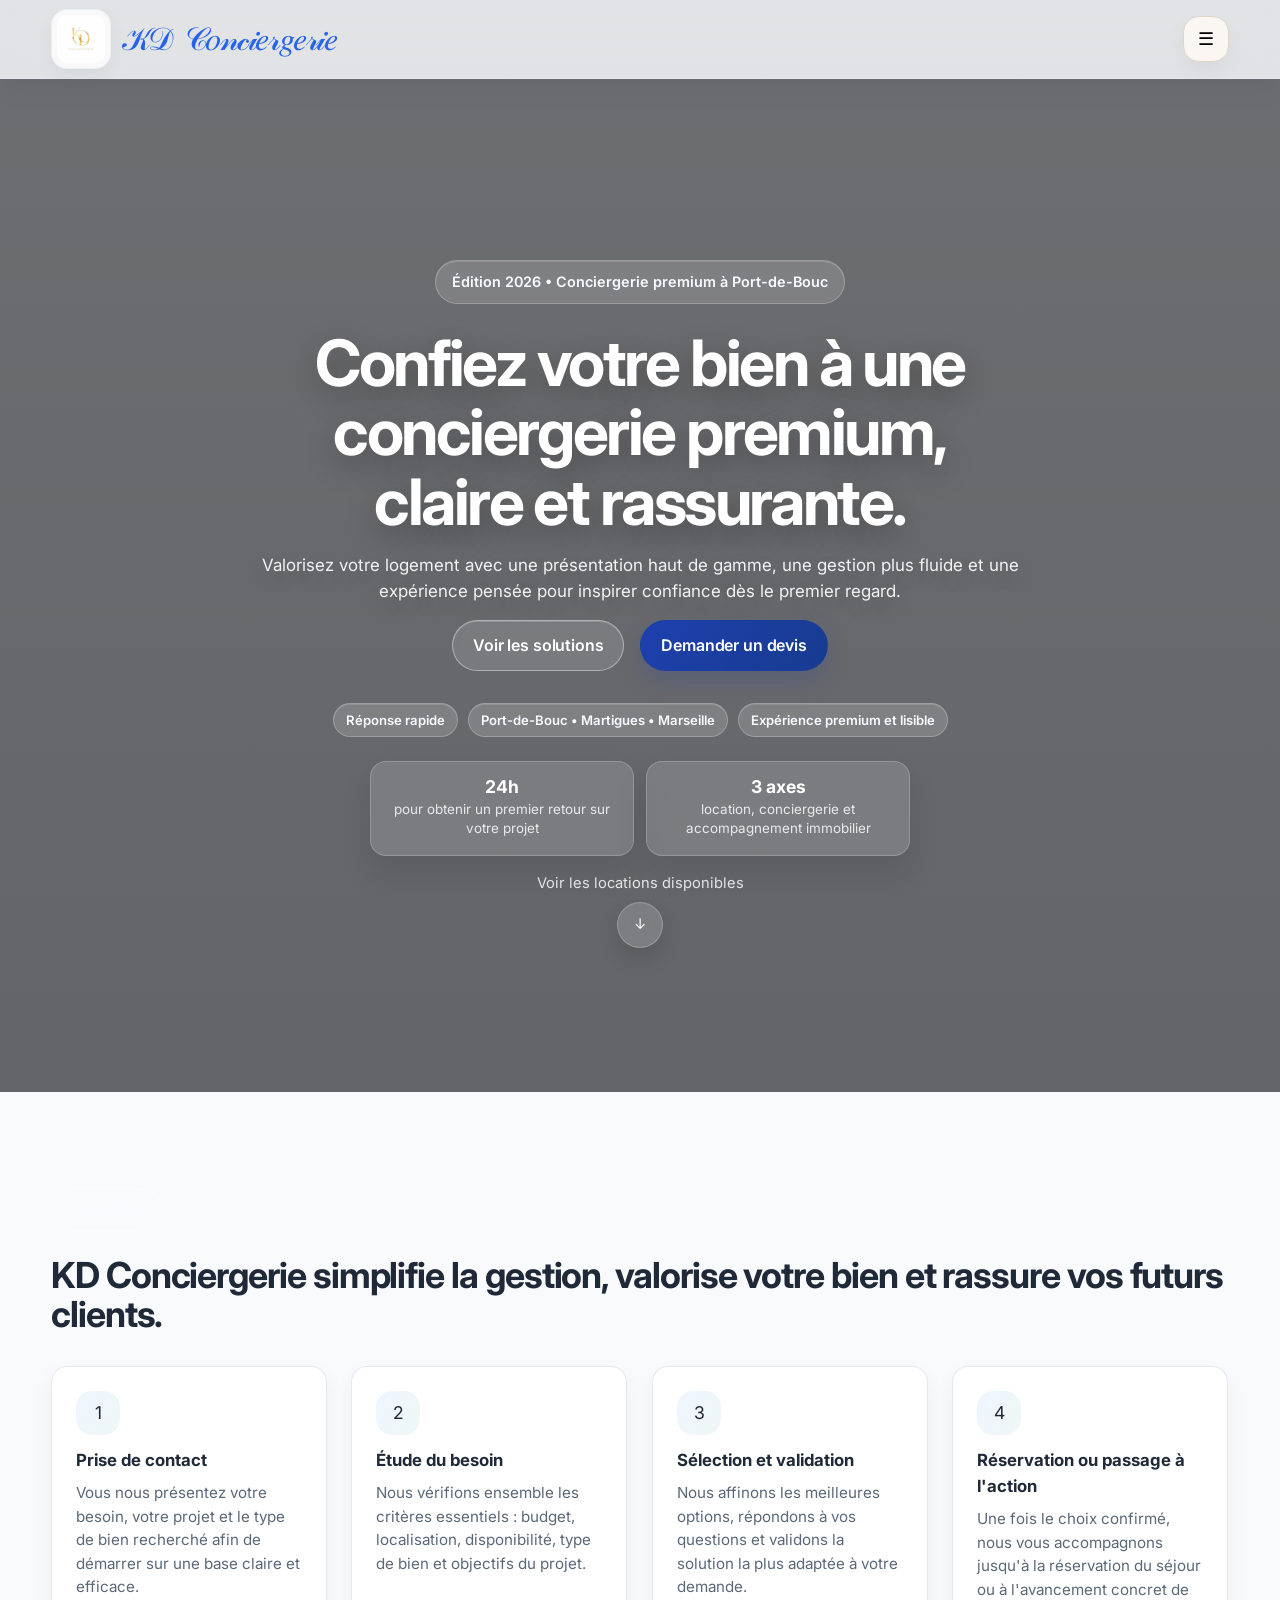
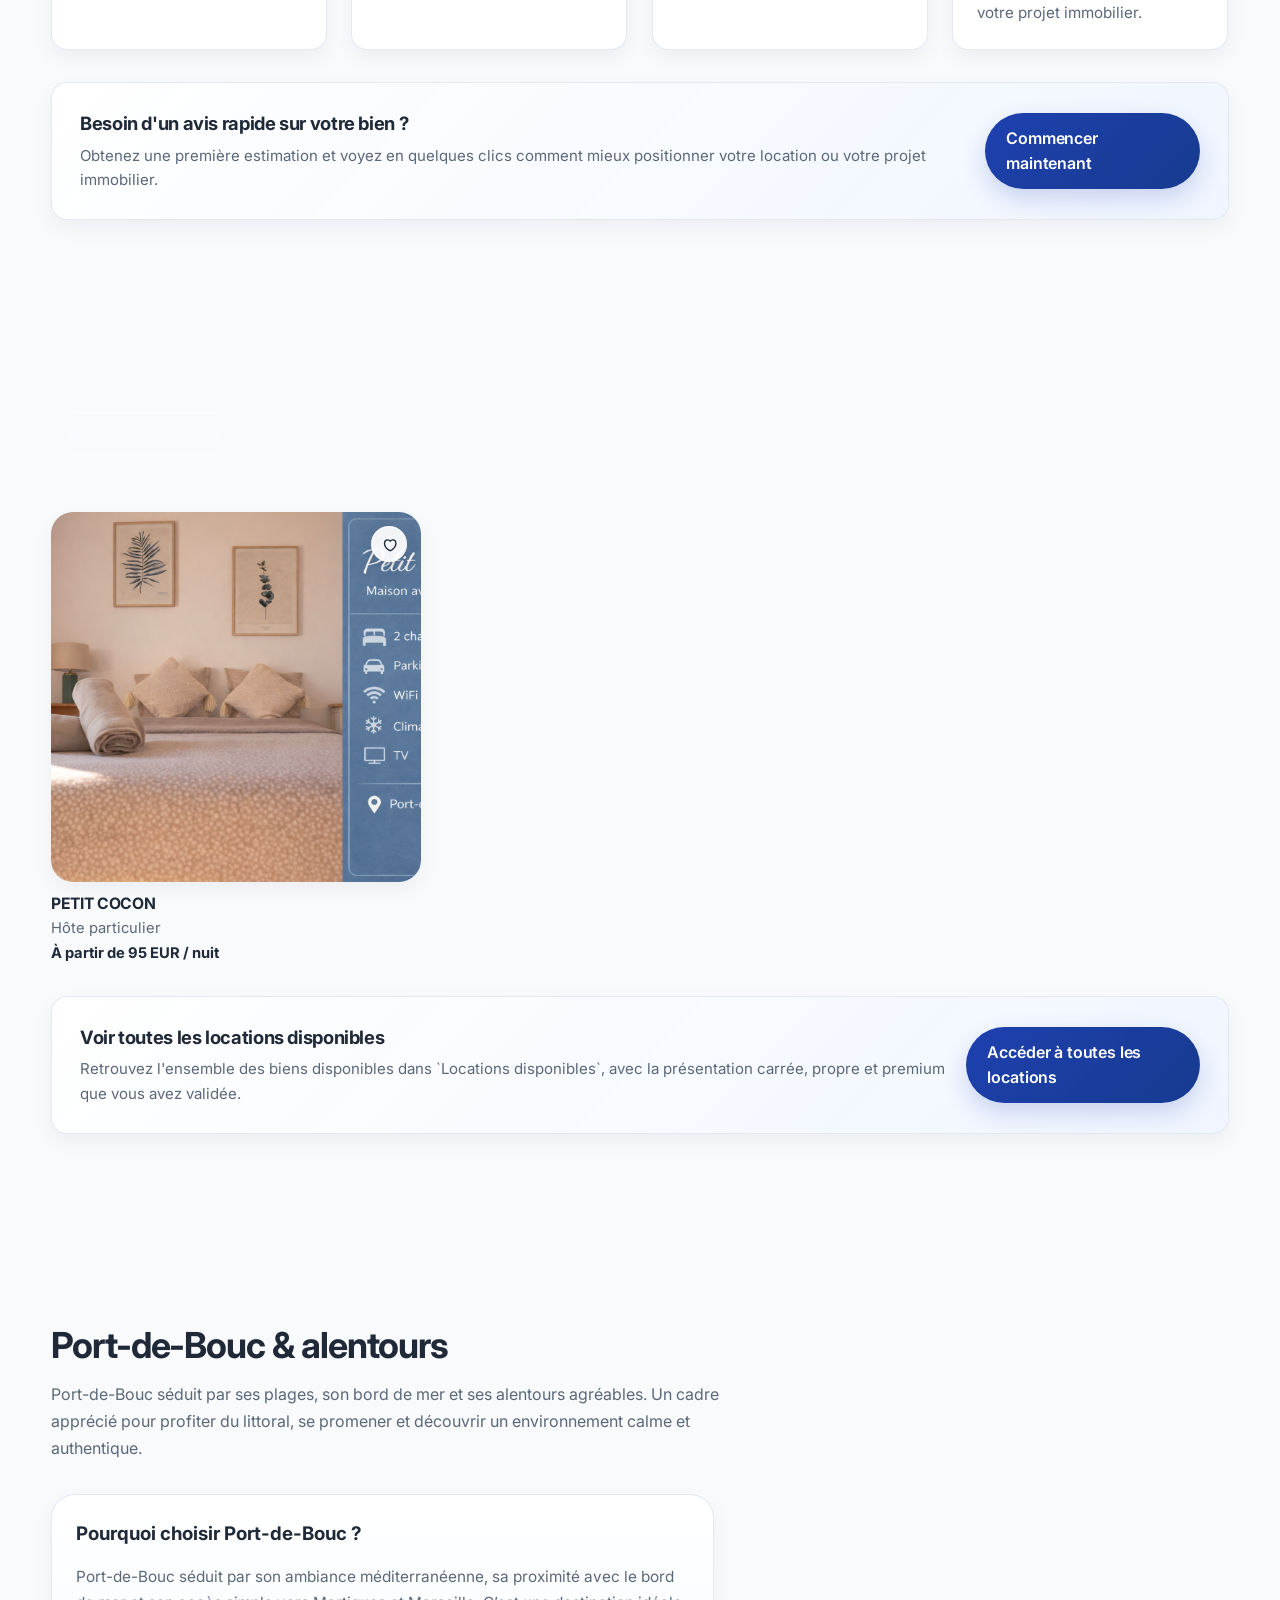
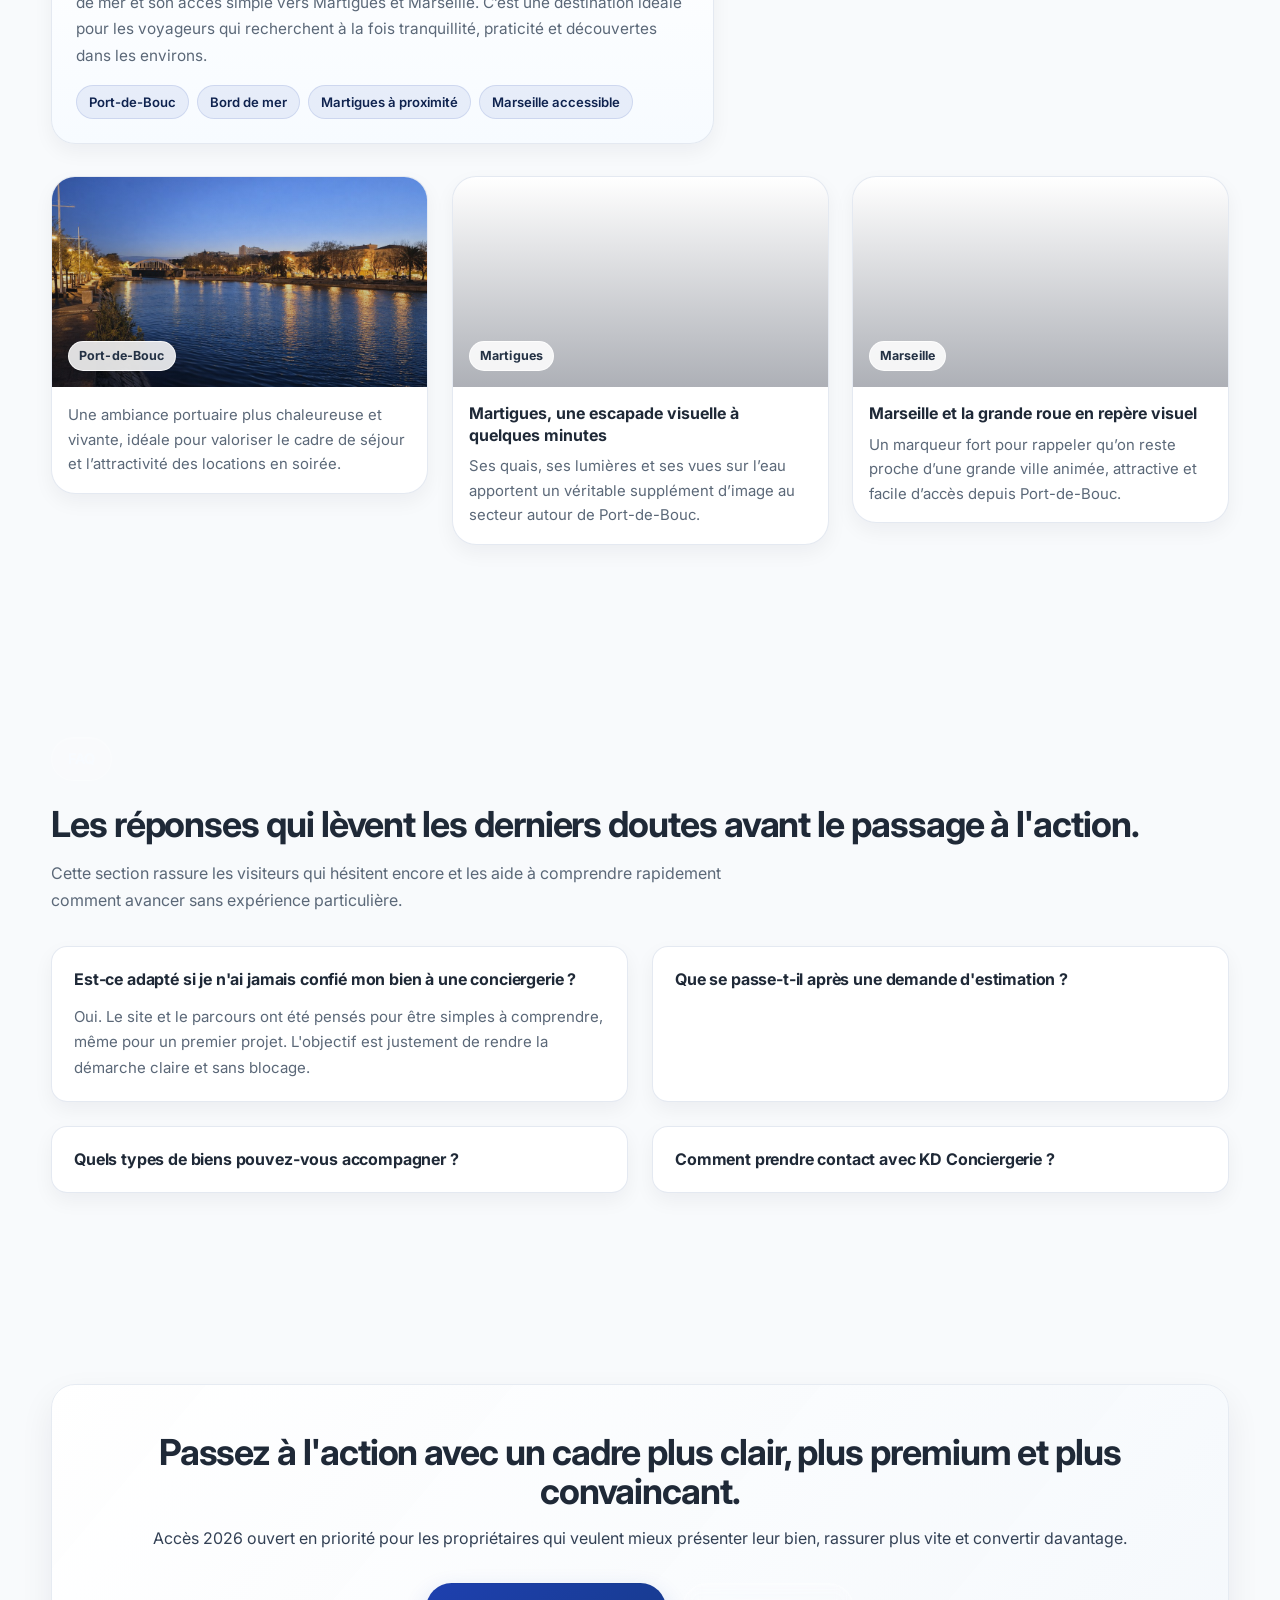
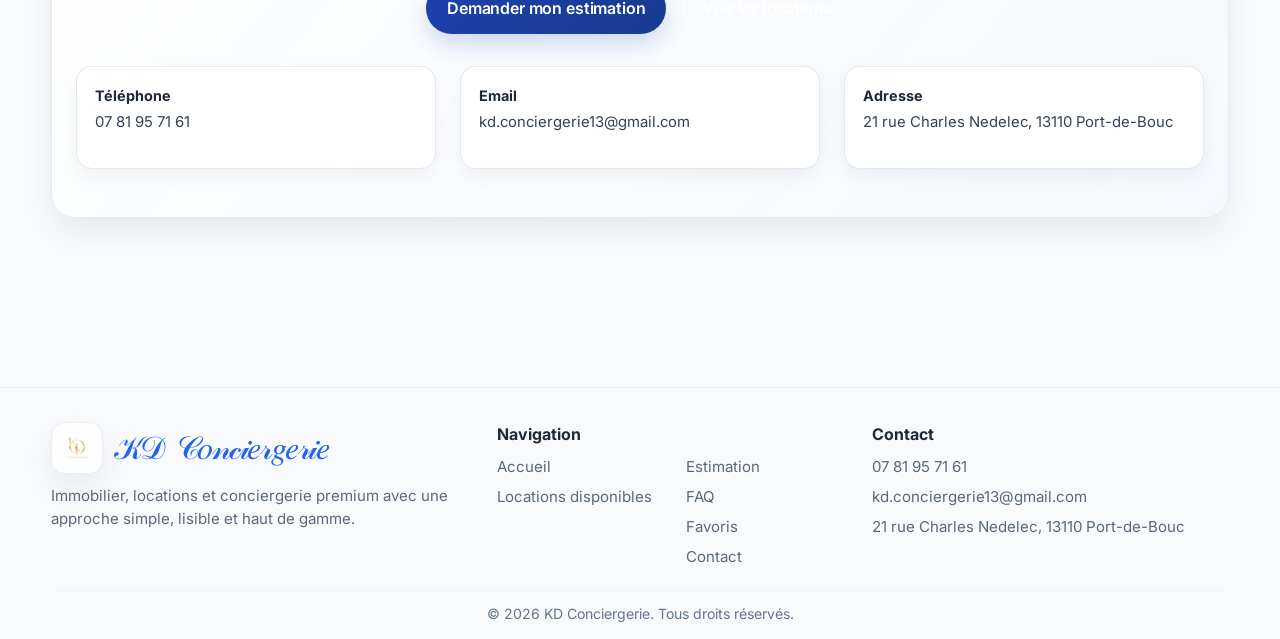
==== index.html @ 76db2e59 "Met à jour le design les contenus du site" ====
<!DOCTYPE html>
<html lang="fr">
<head>
  <meta charset="UTF-8" />
  <meta name="viewport" content="width=device-width, initial-scale=1.0" />
  <meta name="description" content="KD Conciergerie accompagne les propriétaires à Port-de-Bouc et Martigues avec une conciergerie premium, des locations valorisées et une estimation rapide." />
  <title>KD Conciergerie | Conciergerie premium et locations</title>
  <link rel="icon" type="image/png" href="./Logo.png" />
  <link rel="preconnect" href="https://fonts.googleapis.com" />
  <link rel="preconnect" href="https://fonts.gstatic.com" crossorigin />
  <link href="https://fonts.googleapis.com/css2?family=Inter:wght@300;400;500;600;700;800&display=swap" rel="stylesheet" />
  <link href="https://fonts.cdnfonts.com/css/signatura" rel="stylesheet" />
  <style>
    :root {
      --bg: #f8fafc;
      --surface: rgba(255, 255, 255, 0.88);
      --surface-strong: #ffffff;
      --text: #1f2937;
      --muted: #5b6878;
      --line: #e6ebf2;
      --blue: #1e40af;
      --blue-deep: #0f234f;
      --green: #0f766e;
      --cream: #eef3f8;
      --cream-soft: #fcfdff;
      --blue-soft: #eff5ff;
      --green-soft: #eef8f5;
      --shadow: 0 14px 34px rgba(15, 23, 42, 0.07);
      --shadow-soft: 0 8px 20px rgba(15, 23, 42, 0.05);
      --shadow-hover: 0 18px 40px rgba(15, 23, 42, 0.12);
      --radius: 16px;
      --radius-md: 16px;
      --radius-lg: 24px;
      --space-1: 8px;
      --space-2: 16px;
      --space-3: 24px;
      --space-4: 32px;
      --space-5: 48px;
      --space-6: 64px;
      --space-7: 96px;
      --max: 1360px;
      --site-header-h: 80px;
    }

    * {
      box-sizing: border-box;
      margin: 0;
      padding: 0;
    }

    html {
      scroll-behavior: smooth;
      overflow-x: hidden;
      max-width: 100%;
    }

    body {
      font-family: "Inter", sans-serif;
      background: var(--bg);
      color: var(--text);
      line-height: 1.55;
      -webkit-font-smoothing: antialiased;
      text-rendering: optimizeLegibility;
      opacity: 0;
      transition: opacity 0.28s ease;
      overflow-x: hidden;
      max-width: 100%;
    }

    body.sidebar-open,
    body.modal-open {
      overflow: hidden;
    }

    body.page-ready {
      opacity: 1;
    }

    body.page-leaving {
      opacity: 0;
    }

    a {
      color: inherit;
      text-decoration: none;
    }

    button,
    input,
    textarea,
    select,
    a {
      -webkit-tap-highlight-color: transparent;
    }

    img {
      display: block;
      max-width: 100%;
    }

    .container {
      width: min(92%, var(--max));
      margin: 0 auto;
    }

    section {
      padding: var(--space-7) 0;
    }

    .section-title {
      font-size: clamp(1.85rem, 2.8vw, 3rem);
      line-height: 1.08;
      letter-spacing: -0.03em;
      margin-bottom: var(--space-2);
    }

    .section-lead {
      max-width: 720px;
      color: var(--muted);
      font-size: 1rem;
      line-height: 1.7;
    }

    .btn {
      display: inline-flex;
      align-items: center;
      justify-content: center;
      min-height: 50px;
      padding: 12px 20px;
      border-radius: 999px;
      border: 1px solid transparent;
      cursor: pointer;
      font-weight: 600;
      letter-spacing: -0.01em;
      transition: transform 0.22s ease, box-shadow 0.22s ease, background 0.22s ease, color 0.22s ease, border-color 0.22s ease;
    }

    .btn-primary {
      background: linear-gradient(135deg, var(--blue), #173b8f);
      color: #fff;
      box-shadow: 0 10px 24px rgba(30, 64, 175, 0.2);
    }

    .btn-primary:hover {
      transform: translateY(-2px);
      box-shadow: 0 18px 34px rgba(31, 79, 214, 0.28);
    }

    .btn-secondary {
      background: rgba(255, 255, 255, 0.12);
      border-color: rgba(255, 255, 255, 0.42);
      color: #fff;
      box-shadow: inset 0 1px 0 rgba(255, 255, 255, 0.18);
      backdrop-filter: blur(8px);
    }

    .btn-secondary:hover {
      color: #fff;
      border-color: rgba(255, 255, 255, 0.68);
      background: rgba(255, 255, 255, 0.2);
    }

    header {
      position: fixed;
      top: 0;
      left: 0;
      right: 0;
      z-index: 40;
      background: rgba(248, 250, 252, 0.84);
      backdrop-filter: blur(18px);
      border-bottom: 1px solid rgba(230, 235, 242, 0.88);
      box-shadow: 0 10px 28px rgba(15, 23, 42, 0.05);
      transition: background 0.24s ease-in-out, box-shadow 0.24s ease-in-out, border-color 0.24s ease-in-out;
    }

    header.scrolled {
      background: rgba(255, 255, 255, 0.94);
      border-bottom-color: rgba(221, 228, 239, 0.96);
      box-shadow: 0 14px 28px rgba(15, 23, 42, 0.08);
    }

    .nav {
      min-height: 78px;
      display: flex;
      align-items: center;
      justify-content: space-between;
      gap: 16px;
    }

    .brand {
      display: flex;
      align-items: center;
      gap: 12px;
      letter-spacing: -0.02em;
      font-size: 1.08rem;
      perspective: 820px;
      perspective-origin: 50% 50%;
    }

    .brand-logo {
      width: 60px;
      height: 60px;
      object-fit: contain;
      border-radius: var(--radius);
      background: rgba(255, 255, 255, 0.8);
      padding: 5px;
      box-shadow: var(--shadow-soft);
      border: 1px solid rgba(231, 238, 248, 0.88);
      transform-origin: center center;
      transform-style: preserve-3d;
      backface-visibility: visible;
    }

    /* Droite vers la gauche, face qui vient vers nous (rotateY+), puis zoom avant retour */
    @keyframes brand-logo-spin {
      0% {
        transform: rotateY(0deg) scale(1);
      }
      50% {
        transform: rotateY(360deg) scale(1);
      }
      72% {
        transform: rotateY(360deg) scale(1.22);
      }
      100% {
        transform: rotateY(360deg) scale(1);
      }
    }

    .brand-logo.brand-logo-spinning {
      animation: brand-logo-spin 1.25s cubic-bezier(0.42, 0, 0.2, 1);
    }

    .brand-name {
      font-family: "Signatura", "Inter", sans-serif;
      font-size: 32px;
      line-height: 0.95;
      font-weight: 400;
      color: #2563eb;
      letter-spacing: 0;
      display: inline-flex;
      align-items: baseline;
      gap: 0.4em;
      white-space: nowrap;
    }

    .brand-initials {
      letter-spacing: -0.1em;
    }

    .brand-word {
      letter-spacing: -0.045em;
    }

    .nav-links {
      position: fixed;
      top: 0;
      right: 0;
      width: min(86vw, 360px);
      height: 100dvh;
      padding: 88px 14px 18px;
      background: rgba(245, 248, 251, 0.88);
      backdrop-filter: blur(16px);
      border-left: 1px solid rgba(230, 235, 242, 0.84);
      box-shadow: -10px 0 22px rgba(15, 23, 42, 0.08);
      display: flex;
      flex-direction: column;
      align-items: stretch;
      gap: var(--space-1);
      color: #334155;
      transform: translateX(100%);
      visibility: hidden;
      transition: transform 0.32s ease, visibility 0.32s ease;
      z-index: 39;
    }

    .nav-links.active {
      transform: translateX(0);
      visibility: visible;
    }

    .nav-links a {
      display: flex;
      align-items: center;
      justify-content: space-between;
      width: 100%;
      min-height: 56px;
      padding: 0 var(--space-2);
      border-radius: var(--radius);
      background: rgba(255, 255, 255, 0.72);
      cursor: pointer;
      transition: background 0.22s ease-in-out, color 0.22s ease-in-out, border-color 0.22s ease-in-out, transform 0.22s ease-in-out, box-shadow 0.22s ease-in-out;
      border: 1px solid rgba(30, 64, 175, 0.08);
      font-weight: 500;
    }

    .nav-links a:hover {
      background: rgba(37, 99, 235, 0.08);
      color: var(--blue);
      border-color: rgba(37, 99, 235, 0.18);
      transform: translateX(-2px);
    }

    .nav-links a.is-active {
      background: rgba(30, 64, 175, 0.1);
      color: var(--blue);
      border-color: rgba(30, 64, 175, 0.18);
      box-shadow: inset 0 1px 0 rgba(255, 255, 255, 0.7);
    }

    .menu-btn {
      display: inline-grid;
      place-items: center;
      width: 46px;
      height: 46px;
      border-radius: var(--radius);
      border: 1px solid #ddd5c8;
      background: rgba(255, 250, 244, 0.86);
      cursor: pointer;
      font-size: 1.1rem;
      box-shadow: var(--shadow-soft);
      transition: transform 0.22s ease-in-out, background 0.22s ease-in-out, border-color 0.22s ease-in-out, box-shadow 0.22s ease-in-out;
    }

    .menu-btn:hover {
      transform: translateY(-1px);
      background: #fff;
      border-color: #c7d5ea;
    }

    .sidebar-overlay {
      display: block;
      position: fixed;
      inset: 0;
      background: rgba(15, 23, 42, 0.3);
      opacity: 0;
      pointer-events: none;
      transition: opacity 0.28s ease-in-out;
      z-index: 38;
    }

    main {
      min-width: 0;
      max-width: 100%;
    }

    main section {
      scroll-margin-top: 110px;
    }

    .sidebar-overlay.active {
      opacity: 1;
      pointer-events: auto;
    }

    .hero {
      position: relative;
      min-height: calc(80vh + 40px);
      background-image:
        linear-gradient(180deg, rgba(2, 6, 23, 0.16), rgba(2, 6, 23, 0.24)),
        url("https://horizons-cdn.hostinger.com/03494994-6105-493b-8eb0-3f00d0f12824/20ed344cecb91ac28a0937f66d8dac09.jpg");
      background-size: cover;
      background-position: center;
      background-repeat: no-repeat;
      overflow: hidden;
    }

    .hero-overlay {
      position: absolute;
      inset: 0;
      background: rgba(0, 0, 0, 0.48);
      z-index: 1;
    }

    .hero-content {
      position: relative;
      z-index: 2;
      min-height: calc(80vh + 40px);
      display: flex;
      flex-direction: column;
      align-items: center;
      justify-content: center;
      text-align: center;
      padding: calc(var(--site-header-h) + var(--space-6) + 20px) 0 var(--space-5);
    }

    .hero-badge {
      display: inline-flex;
      align-items: center;
      gap: var(--space-1);
      padding: 10px 16px;
      border-radius: 999px;
      background: rgba(255, 255, 255, 0.14);
      border: 1px solid rgba(255, 255, 255, 0.24);
      color: #f8fbff;
      font-size: 0.9rem;
      font-weight: 600;
      margin-bottom: var(--space-3);
      box-shadow: inset 0 1px 0 rgba(255, 255, 255, 0.14);
      backdrop-filter: blur(8px);
    }

    .hero h1 {
      font-size: clamp(2.6rem, 5vw, 4.6rem);
      line-height: 1.08;
      letter-spacing: -0.04em;
      margin-bottom: var(--space-2);
      max-width: 18ch;
      color: #fff;
      text-shadow: 0 10px 30px rgba(0, 0, 0, 0.28);
    }

    .hero p {
      color: rgba(255, 255, 255, 0.92);
      font-size: 1.06rem;
      max-width: 760px;
      margin: 0 0 var(--space-2);
      text-shadow: 0 8px 24px rgba(0, 0, 0, 0.22);
    }

    .hero-subtext {
      font-size: 0.98rem;
      color: rgba(255, 255, 255, 0.82);
      margin-bottom: var(--space-3);
    }

    .hero-trust {
      display: flex;
      flex-wrap: wrap;
      gap: 10px;
      margin-bottom: var(--space-3);
      justify-content: center;
    }

    .trust-pill {
      display: inline-flex;
      align-items: center;
      min-height: 34px;
      padding: 0 12px;
      border-radius: 999px;
      background: rgba(255, 255, 255, 0.16);
      border: 1px solid rgba(255, 255, 255, 0.24);
      color: #f8fbff;
      font-size: 0.82rem;
      font-weight: 600;
      box-shadow: inset 0 1px 0 rgba(255, 255, 255, 0.12);
      backdrop-filter: blur(8px);
    }

    .hero-actions {
      display: flex;
      flex-wrap: wrap;
      gap: var(--space-2);
      margin-bottom: var(--space-4);
      justify-content: center;
    }

    .hero-proof {
      display: grid;
      grid-template-columns: repeat(2, minmax(0, 1fr));
      gap: 12px;
      width: min(100%, 540px);
    }

    .hero-proof-card {
      background: rgba(255, 255, 255, 0.14);
      border: 1px solid rgba(255, 255, 255, 0.2);
      border-radius: var(--radius);
      box-shadow: 0 16px 30px rgba(15, 23, 42, 0.12);
      padding: 16px;
      display: grid;
      gap: 4px;
      backdrop-filter: blur(10px);
    }

    .hero-proof-card strong {
      color: #fff;
      font-size: 1.1rem;
      line-height: 1;
    }

    .hero-proof-card span {
      color: rgba(255, 255, 255, 0.84);
      font-size: 0.84rem;
      line-height: 1.45;
    }

    .scroll-cue {
      margin-top: 16px;
      display: inline-flex;
      flex-direction: column;
      align-items: center;
      gap: 8px;
      color: rgba(255, 255, 255, 0.86);
      font-size: 0.92rem;
    }

    .scroll-cue-arrow {
      width: 46px;
      height: 46px;
      border-radius: 999px;
      display: grid;
      place-items: center;
      border: 1px solid rgba(255, 255, 255, 0.22);
      background: rgba(255, 255, 255, 0.16);
      color: #fff;
      animation: floatDown 1.8s ease-in-out infinite;
      box-shadow: 0 10px 22px rgba(15, 23, 42, 0.16);
      backdrop-filter: blur(8px);
    }

    @keyframes floatDown {
      0%, 100% { transform: translateY(0); }
      50% { transform: translateY(8px); }
    }

    .stats-grid,
    .services-grid,
    .locations-grid,
    .contact-details {
      margin-top: var(--space-4);
      display: grid;
      gap: var(--space-3);
    }

    .stats-grid {
      grid-template-columns: repeat(3, 1fr);
    }

    .services-grid {
      grid-template-columns: repeat(auto-fit, minmax(220px, 1fr));
    }

    .locations-grid {
      grid-template-columns: repeat(3, minmax(0, 228px));
      justify-content: center;
    }

    .contact-details {
      grid-template-columns: repeat(3, 1fr);
      text-align: left;
    }

    .home-preview-grid {
      margin-top: var(--space-4);
      display: grid;
      grid-template-columns: repeat(2, minmax(0, 1fr));
      gap: 20px;
      max-width: 760px;
    }

    .home-preview-card {
      position: relative;
      display: block;
      color: inherit;
    }

    .home-preview-media {
      position: relative;
      overflow: hidden;
      border-radius: 22px;
      background: linear-gradient(120deg, var(--cream-soft), var(--blue-soft));
      box-shadow: var(--shadow-soft);
    }

    .home-preview-media img {
      width: 100%;
      aspect-ratio: 1 / 1;
      object-fit: cover;
      object-position: center;
      display: block;
      transition: transform 0.28s ease;
    }

    .home-preview-card:hover .home-preview-media img {
      transform: scale(1.03);
    }

    .home-preview-favorite {
      position: absolute;
      top: 14px;
      right: 14px;
      width: 36px;
      height: 36px;
      border-radius: 999px;
      border: 1px solid rgba(255, 255, 255, 0.86);
      background: rgba(255, 255, 255, 0.92);
      display: grid;
      place-items: center;
      cursor: pointer;
      box-shadow: 0 10px 22px rgba(15, 23, 42, 0.14);
      color: #1f2937;
      transition: transform 0.22s ease-in-out, background 0.22s ease-in-out, color 0.22s ease-in-out, border-color 0.22s ease-in-out;
      z-index: 2;
      padding: 0;
    }

    .home-preview-favorite:hover {
      transform: scale(1.05);
    }

    .home-preview-favorite svg {
      width: 17px;
      height: 17px;
      stroke: currentColor;
      stroke-width: 1.9;
      fill: transparent;
      transition: fill 0.22s ease, stroke 0.22s ease;
    }

    .home-preview-favorite.active {
      background: #fff1f2;
      color: #e11d48;
      border-color: #fecdd3;
    }

    .home-preview-favorite.active svg {
      fill: currentColor;
    }

    .home-preview-copy {
      padding-top: 12px;
      display: grid;
      gap: 4px;
    }

    .home-preview-title {
      font-size: 0.98rem;
      font-weight: 700;
      line-height: 1.3;
      letter-spacing: -0.02em;
    }

    .home-preview-meta,
    .home-preview-price {
      color: var(--muted);
      font-size: 0.92rem;
      line-height: 1.4;
    }

    .home-preview-price strong {
      color: var(--text);
      font-weight: 700;
    }

    .map-layout {
      margin-top: var(--space-4);
      display: grid;
      grid-template-columns: 1.15fr 0.85fr;
      gap: var(--space-3);
      align-items: start;
    }

    .map-card,
    .area-card,
    .interest-card {
      background: var(--surface-strong);
      border: 1px solid rgba(226, 232, 240, 0.92);
      border-radius: var(--radius-lg);
      box-shadow: var(--shadow-soft);
    }

    .map-card {
      overflow: hidden;
    }

    .map-frame {
      position: relative;
      aspect-ratio: 16 / 10;
      border-bottom: 1px solid rgba(226, 232, 240, 0.92);
      overflow: hidden;
    }

    .map-frame iframe {
      width: 100%;
      height: 100%;
      border: 0;
      filter: saturate(0.95) contrast(1.02);
    }

    .map-legend {
      display: flex;
      flex-wrap: wrap;
      gap: var(--space-1);
      padding: var(--space-2);
      border-bottom: 1px solid rgba(226, 232, 240, 0.92);
    }

    .legend-pill {
      display: inline-flex;
      align-items: center;
      gap: 8px;
      min-height: 32px;
      padding: 0 12px;
      border-radius: 999px;
      background: #f8fbff;
      border: 1px solid #dfe8f6;
      color: #41556f;
      font-size: 0.8rem;
      font-weight: 600;
    }

    .legend-dot {
      width: 8px;
      height: 8px;
      border-radius: 999px;
      background: var(--blue);
      box-shadow: 0 0 0 4px rgba(30, 64, 175, 0.12);
      flex: 0 0 auto;
    }

    .legend-dot.poi {
      background: var(--green);
      box-shadow: 0 0 0 4px rgba(15, 118, 110, 0.12);
    }

    .map-points {
      padding: var(--space-2);
      display: grid;
      gap: 12px;
    }

    .map-point {
      display: grid;
      gap: 4px;
      padding: 14px 16px;
      border-radius: var(--radius);
      background: linear-gradient(180deg, #ffffff, #f8fbff);
      border: 1px solid rgba(223, 232, 246, 0.92);
      transition: transform 0.22s ease-in-out, box-shadow 0.22s ease-in-out, border-color 0.22s ease-in-out;
    }

    .map-point:hover {
      transform: translateY(-2px);
      box-shadow: var(--shadow-soft);
      border-color: rgba(30, 64, 175, 0.16);
    }

    .map-point strong {
      font-size: 0.96rem;
    }

    .map-point p {
      color: var(--muted);
      font-size: 0.9rem;
      line-height: 1.6;
    }

    .map-point small {
      color: #6b7280;
      font-size: 0.82rem;
      font-weight: 600;
    }

    .area-card {
      padding: var(--space-3);
      display: grid;
      gap: var(--space-2);
      background: linear-gradient(180deg, #ffffff, #f7fbff);
    }

    .area-card .section-lead {
      max-width: none;
      font-size: 0.96rem;
    }

    .area-badges {
      display: flex;
      flex-wrap: wrap;
      gap: var(--space-1);
    }

    .area-badge {
      display: inline-flex;
      align-items: center;
      min-height: 34px;
      padding: 0 12px;
      border-radius: 999px;
      background: rgba(30, 64, 175, 0.08);
      border: 1px solid rgba(30, 64, 175, 0.12);
      color: var(--blue-deep);
      font-size: 0.82rem;
      font-weight: 600;
    }

    .interest-grid {
      margin-top: var(--space-4);
      display: grid;
      grid-template-columns: repeat(3, minmax(0, 1fr));
      gap: var(--space-3);
    }

    .interest-link {
      display: block;
      color: inherit;
    }

    .interest-card {
      overflow: hidden;
      transition: transform 0.24s ease-in-out, box-shadow 0.24s ease-in-out, border-color 0.24s ease-in-out;
    }

    .interest-card:hover {
      transform: translateY(-4px);
      box-shadow: var(--shadow-hover);
      border-color: rgba(30, 64, 175, 0.14);
    }

    .interest-visual {
      position: relative;
      min-height: 210px;
      padding: var(--space-2);
      display: flex;
      align-items: flex-end;
      background:
        linear-gradient(180deg, rgba(255, 255, 255, 0.06), rgba(15, 23, 42, 0.3)),
        linear-gradient(135deg, #dbeafe, #eff6ff 55%, #ecfeff);
      background-position: center;
      background-repeat: no-repeat;
      background-size: cover;
    }

    .interest-visual.mer {
      background:
        linear-gradient(180deg, rgba(255, 255, 255, 0.06), rgba(15, 23, 42, 0.38)),
        url("./images/port-de-bouc-night.png");
      background-size: cover;
      background-position: center center;
    }

    .interest-visual.martigues {
      background:
        linear-gradient(180deg, rgba(255, 255, 255, 0.06), rgba(15, 23, 42, 0.34)),
        url("https://upload.wikimedia.org/wikipedia/commons/b/b5/Canal_de_Caronte_%C3%A0_Martigues.JPG");
      background-size: 150%;
      background-position: center 58%;
    }

    .interest-visual.marseille {
      background:
        linear-gradient(180deg, rgba(255, 255, 255, 0.06), rgba(15, 23, 42, 0.34)),
        url("https://upload.wikimedia.org/wikipedia/commons/0/00/Ferris_wheel_in_Marseille_abc1.jpg");
      background-size: 145%;
      background-position: center 45%;
    }

    .interest-label {
      display: inline-flex;
      align-items: center;
      min-height: 30px;
      padding: 0 10px;
      border-radius: 999px;
      background: rgba(255, 255, 255, 0.86);
      border: 1px solid rgba(255, 255, 255, 0.78);
      color: #243245;
      font-size: 0.78rem;
      font-weight: 700;
      letter-spacing: 0.01em;
      backdrop-filter: blur(10px);
    }

    .interest-content {
      padding: var(--space-2);
      display: grid;
      gap: 8px;
    }

    .interest-content h3 {
      font-size: 1rem;
      line-height: 1.35;
    }

    .interest-content p {
      color: var(--muted);
      font-size: 0.93rem;
      line-height: 1.65;
    }

    .listing-toolbar {
      margin-top: var(--space-4);
      padding: var(--space-2);
      border-radius: var(--radius);
      border: 1px solid rgba(218, 226, 239, 0.84);
      background: rgba(255, 255, 255, 0.82);
      box-shadow: var(--shadow-soft);
      display: grid;
      grid-template-columns: minmax(0, 1fr) auto;
      gap: var(--space-2);
      align-items: center;
    }

    .search-field {
      position: relative;
      display: flex;
      align-items: center;
    }

    .search-field input {
      width: 100%;
      min-height: 58px;
      padding: 0 18px 0 50px;
      border-radius: 999px;
      border: 1px solid #d7e0ed;
      background: #fffdfb;
      color: var(--text);
      font: inherit;
      outline: none;
      transition: border-color 0.22s ease, box-shadow 0.22s ease, background 0.22s ease;
    }

    .search-field input:focus {
      border-color: rgba(31, 79, 214, 0.36);
      box-shadow: 0 0 0 4px rgba(31, 79, 214, 0.08);
      background: #fff;
    }

    .search-icon {
      position: absolute;
      left: 18px;
      width: 18px;
      height: 18px;
      color: #64748b;
      pointer-events: none;
    }

    .results-count {
      display: inline-flex;
      align-items: center;
      min-height: 46px;
      padding: 0 16px;
      border-radius: 999px;
      background: linear-gradient(90deg, #fffaf4, #f3f8ff);
      border: 1px solid #dfe8f3;
      color: #334155;
      font-size: 0.94rem;
      white-space: nowrap;
    }

    .stat,
    .service-card,
    .location-card,
    .contact-item {
      background: var(--surface-strong);
      border: 1px solid rgba(226, 232, 240, 0.92);
      border-radius: var(--radius);
      box-shadow: var(--shadow-soft);
    }

    .stat {
      text-align: center;
      padding: 20px;
    }

    .stat strong {
      display: block;
      color: var(--blue);
      font-size: 1.55rem;
      margin-bottom: 4px;
    }

    .stat span {
      color: var(--muted);
      font-size: 0.95rem;
    }

    .service-card {
      padding: var(--space-3);
      transition: transform 0.2s ease;
    }

    .service-card:hover {
      transform: translateY(-4px);
    }

    .service-icon {
      width: 44px;
      height: 44px;
      display: grid;
      place-items: center;
      border-radius: var(--radius);
      background: linear-gradient(120deg, var(--blue-soft), var(--green-soft));
      margin-bottom: 12px;
      font-size: 1.1rem;
    }

    .service-card h3 {
      margin-bottom: 8px;
      font-size: 1.05rem;
    }

    .service-card p {
      color: var(--muted);
      font-size: 0.95rem;
    }

    .proof-strip-grid,
    .testimonials-grid,
    .pricing-grid,
    .faq-grid {
      margin-top: var(--space-4);
      display: grid;
      gap: var(--space-3);
    }

    .proof-strip-grid {
      grid-template-columns: repeat(4, minmax(0, 1fr));
    }

    .proof-card,
    .testimonial-card,
    .pricing-card,
    .faq-item,
    .conversion-band {
      background: var(--surface-strong);
      border: 1px solid rgba(226, 232, 240, 0.92);
      border-radius: var(--radius);
      box-shadow: var(--shadow-soft);
    }

    .proof-card {
      padding: 20px;
      display: grid;
      gap: 8px;
    }

    .proof-card strong {
      color: var(--blue);
      font-size: 1.5rem;
      line-height: 1;
    }

    .proof-card span {
      color: var(--text);
      font-weight: 600;
    }

    .proof-card p {
      color: var(--muted);
      font-size: 0.9rem;
      line-height: 1.6;
    }

    .testimonials-grid {
      grid-template-columns: repeat(3, minmax(0, 1fr));
    }

    .testimonial-card {
      padding: 22px;
      display: grid;
      gap: 12px;
    }

    .testimonial-quote {
      color: var(--text);
      font-size: 0.98rem;
      line-height: 1.7;
      letter-spacing: -0.01em;
    }

    .testimonial-author {
      color: var(--muted);
      font-size: 0.88rem;
      font-weight: 600;
    }

    .testimonial-stars {
      color: #0f766e;
      font-size: 0.86rem;
      font-weight: 700;
      letter-spacing: 0.08em;
      text-transform: uppercase;
    }

    .section-cta-row {
      margin-top: var(--space-4);
      display: flex;
      flex-wrap: wrap;
      gap: var(--space-2);
    }

    .conversion-band {
      margin-top: var(--space-4);
      padding: 26px 28px;
      display: flex;
      align-items: center;
      justify-content: space-between;
      gap: 20px;
      background: linear-gradient(135deg, rgba(255, 255, 255, 0.98), rgba(239, 245, 255, 0.96));
    }

    .conversion-band strong {
      display: block;
      font-size: 1.15rem;
      letter-spacing: -0.02em;
      margin-bottom: 6px;
    }

    .conversion-band p {
      color: var(--muted);
      font-size: 0.94rem;
      line-height: 1.65;
    }

    .pricing-grid {
      grid-template-columns: repeat(3, minmax(0, 1fr));
      align-items: start;
    }

    .pricing-card {
      padding: 24px;
      display: grid;
      gap: 14px;
      position: relative;
      overflow: hidden;
    }

    .pricing-card.featured {
      border-color: rgba(30, 64, 175, 0.2);
      box-shadow: var(--shadow-hover);
      transform: translateY(-4px);
    }

    .pricing-badge {
      display: inline-flex;
      align-items: center;
      min-height: 30px;
      padding: 0 10px;
      border-radius: 999px;
      background: rgba(15, 118, 110, 0.1);
      color: var(--green);
      font-size: 0.76rem;
      font-weight: 700;
      letter-spacing: 0.02em;
      text-transform: uppercase;
    }

    .pricing-card h3 {
      font-size: 1.08rem;
      letter-spacing: -0.02em;
    }

    .pricing-price {
      color: var(--blue-deep);
      font-size: 1.8rem;
      font-weight: 800;
      line-height: 1;
      letter-spacing: -0.04em;
    }

    .pricing-price span {
      color: var(--muted);
      font-size: 0.88rem;
      font-weight: 600;
      letter-spacing: 0;
    }

    .pricing-card p {
      color: var(--muted);
      font-size: 0.93rem;
      line-height: 1.6;
    }

    .pricing-list {
      list-style: none;
      display: grid;
      gap: 10px;
    }

    .pricing-list li {
      color: #475569;
      font-size: 0.9rem;
      line-height: 1.55;
    }

    .premium-lock {
      gap: 10px;
    }

    .premium-lock svg {
      width: 16px;
      height: 16px;
    }

    .faq-grid {
      grid-template-columns: repeat(2, minmax(0, 1fr));
    }

    .faq-item {
      padding: 20px 22px;
    }

    .faq-item summary {
      cursor: pointer;
      list-style: none;
      font-weight: 700;
      letter-spacing: -0.01em;
    }

    .faq-item summary::-webkit-details-marker {
      display: none;
    }

    .faq-item p {
      margin-top: 12px;
      color: var(--muted);
      font-size: 0.94rem;
      line-height: 1.7;
    }

    .split-section {
      background: linear-gradient(180deg, #fffaf4, #f9f3ea);
      border-top: 1px solid #f0e4d5;
      border-bottom: 1px solid #f0e4d5;
    }

    .split-grid {
      display: grid;
      grid-template-columns: 1fr 1fr;
      gap: 20px;
      margin-top: 28px;
    }

    .split-card {
      border: 1px solid #e5edf7;
      border-radius: var(--radius);
      box-shadow: var(--shadow);
      padding: 24px;
    }

    .split-card h3 {
      margin-bottom: 10px;
      font-size: 1.28rem;
    }

    .split-card p {
      color: var(--muted);
    }

    .split-card.immo {
      background: linear-gradient(180deg, #fffdf9, #f7efe3);
    }

    .split-card.conciergerie {
      background: linear-gradient(180deg, #fffdf9, #f5fbf8);
    }

    .location-card {
      overflow: hidden;
      cursor: pointer;
      transition: transform 0.24s ease-in-out, box-shadow 0.24s ease-in-out, border-color 0.24s ease-in-out, background 0.24s ease-in-out;
      position: relative;
      background: rgba(255, 255, 255, 0.92);
    }

    .location-card:hover {
      transform: translateY(-6px);
      box-shadow: var(--shadow-hover);
      border-color: rgba(205, 216, 232, 0.95);
    }

    .location-card.location-card-favorite {
      background: linear-gradient(180deg, #fffdfa, #fffaf6);
    }

    .location-media {
      position: relative;
      overflow: hidden;
      border-radius: var(--radius) var(--radius) 0 0;
    }

    .location-media::after {
      content: "";
      position: absolute;
      inset: auto 0 0 0;
      height: 34%;
      background: linear-gradient(180deg, rgba(15, 23, 42, 0), rgba(15, 23, 42, 0.26));
      pointer-events: none;
      z-index: 1;
      opacity: 0.82;
      transition: opacity 0.24s ease-in-out;
    }

    .location-image {
      width: 100%;
      aspect-ratio: 1 / 1;
      object-fit: cover;
      object-position: center;
      background: linear-gradient(120deg, var(--cream-soft), var(--blue-soft));
      transition: transform 0.5s ease;
    }

    .location-card:hover .location-image {
      transform: scale(1.035);
    }

    .location-card:hover .location-media::after,
    .location-card:focus-within .location-media::after {
      opacity: 1;
    }

    .location-card.is-selected {
      border-color: rgba(30, 64, 175, 0.18);
      box-shadow: 0 0 0 1px rgba(30, 64, 175, 0.08), var(--shadow-hover);
    }

    .location-badge-row {
      position: absolute;
      left: 16px;
      right: 16px;
      top: 14px;
      display: flex;
      justify-content: space-between;
      align-items: flex-start;
      gap: 12px;
      z-index: 2;
      pointer-events: none;
    }

    .location-badges {
      display: flex;
      flex-wrap: wrap;
      gap: 8px;
      max-width: calc(100% - 56px);
    }

    .listing-badge {
      display: inline-flex;
      align-items: center;
      min-height: 28px;
      padding: 0 10px;
      border-radius: 999px;
      background: rgba(255, 255, 255, 0.94);
      border: 1px solid rgba(255, 255, 255, 0.84);
      color: #18212f;
      font-size: 0.74rem;
      font-weight: 600;
      letter-spacing: 0.01em;
      box-shadow: 0 6px 14px rgba(15, 23, 42, 0.08);
      backdrop-filter: blur(10px);
    }

    .location-content {
      padding: var(--space-2);
    }

    .location-open-meta {
      cursor: pointer;
      transition: transform 0.2s ease-in-out;
    }

    .location-open-meta:hover h3 {
      color: var(--blue);
    }

    .location-open-meta:active {
      transform: scale(0.995);
    }

    .location-specs {
      display: flex;
      flex-wrap: wrap;
      gap: 0;
      margin: 6px 0 0;
    }

    .location-spec {
      display: inline-flex;
      align-items: center;
      min-height: auto;
      padding: 0;
      color: #6b7280;
      font-size: 0.88rem;
      font-weight: 500;
      line-height: 1.4;
    }

    .location-spec + .location-spec::before {
      content: "·";
      margin: 0 7px;
      color: #94a3b8;
    }

    .location-carousel-btn {
      position: absolute;
      top: 50%;
      transform: translateY(-50%);
      width: 34px;
      height: 34px;
      border-radius: 999px;
      border: 1px solid rgba(255, 255, 255, 0.88);
      background: rgba(255, 255, 255, 0.9);
      color: #0f172a;
      display: grid;
      place-items: center;
      cursor: pointer;
      box-shadow: 0 10px 20px rgba(15, 23, 42, 0.15);
      opacity: 0;
      pointer-events: none;
      transition: opacity 0.22s ease-in-out, transform 0.22s ease-in-out, background 0.22s ease-in-out, box-shadow 0.22s ease-in-out;
      z-index: 2;
      font-size: 1rem;
      font-weight: 700;
    }

    .location-carousel-btn.prev {
      left: 12px;
    }

    .location-carousel-btn.next {
      right: 12px;
    }

    .location-card:hover .location-carousel-btn,
    .location-card:focus-within .location-carousel-btn {
      opacity: 1;
      pointer-events: auto;
    }

    .location-carousel-btn:hover {
      background: #fff;
      transform: translateY(-50%) scale(1.04);
    }

    .location-photo-count {
      position: absolute;
      left: 16px;
      bottom: 14px;
      min-height: 28px;
      padding: 0 10px;
      border-radius: 999px;
      display: inline-flex;
      align-items: center;
      background: rgba(15, 23, 42, 0.72);
      color: #fff;
      font-size: 0.76rem;
      font-weight: 600;
      backdrop-filter: blur(10px);
      z-index: 2;
    }

    .favorite-btn {
      position: absolute;
      top: 12px;
      right: 12px;
      width: 36px;
      height: 36px;
      border-radius: 999px;
      border: 1px solid rgba(255, 255, 255, 0.85);
      background: rgba(255, 255, 255, 0.92);
      display: grid;
      place-items: center;
      cursor: pointer;
      box-shadow: 0 10px 22px rgba(15, 23, 42, 0.14);
      transition: transform 0.22s ease-in-out, background 0.22s ease-in-out, color 0.22s ease-in-out, border-color 0.22s ease-in-out, box-shadow 0.22s ease-in-out;
      z-index: 2;
      color: #1f2937;
      padding: 0;
    }

    .favorite-btn:hover {
      transform: scale(1.05);
    }

    .favorite-btn:active,
    .location-carousel-btn:active,
    .btn-mini:active,
    .btn:active {
      transform: scale(0.97);
    }

    .favorite-btn svg {
      width: 16px;
      height: 16px;
      stroke: currentColor;
      stroke-width: 1.9;
      fill: transparent;
      transition: fill 0.22s ease, stroke 0.22s ease;
    }

    .favorite-btn.active {
      background: #fff1f2;
      color: #e11d48;
      border-color: #fecdd3;
    }

    .favorite-btn.active svg {
      fill: currentColor;
    }

    .location-content h3 {
      font-size: 0.96rem;
      line-height: 1.3;
      letter-spacing: -0.02em;
      margin-bottom: 0;
      display: -webkit-box;
      -webkit-line-clamp: 2;
      -webkit-box-orient: vertical;
      overflow: hidden;
      min-height: calc(1.3em * 2);
    }

    .price-row {
      margin-top: 10px;
      display: flex;
      align-items: end;
      justify-content: space-between;
      gap: 14px;
    }

    .location-price {
      font-weight: 700;
      font-size: 0.94rem;
      color: var(--text);
    }

    .price-note {
      color: #94a3b8;
      font-size: 0.78rem;
      text-align: right;
      white-space: nowrap;
    }

    .location-actions {
      margin-top: var(--space-2);
      padding-top: var(--space-2);
      border-top: 1px solid rgba(226, 232, 240, 0.9);
      display: flex;
      gap: var(--space-1);
      flex-wrap: wrap;
    }

    .btn-mini {
      display: inline-flex;
      align-items: center;
      justify-content: center;
      min-height: 36px;
      padding: 8px 13px;
      border-radius: 999px;
      border: 1px solid #d9e2ef;
      background: #fff;
      cursor: pointer;
      font-size: 0.82rem;
      font-weight: 600;
      transition: background 0.22s ease-in-out, color 0.22s ease-in-out, border-color 0.22s ease-in-out, transform 0.22s ease-in-out, box-shadow 0.22s ease-in-out;
    }

    .btn-mini:hover {
      border-color: #c8d7ee;
      background: #f8fbff;
      color: var(--blue);
      transform: translateY(-1px);
    }

    .btn-mini-primary {
      background: #142c66;
      border-color: #142c66;
      color: #fff;
      box-shadow: 0 10px 18px rgba(20, 44, 102, 0.14);
    }

    .btn-mini-primary:hover {
      background: #1b3b8f;
      border-color: #1b3b8f;
      color: #fff;
    }

    .cta {
      width: min(92%, var(--max));
      margin: 0 auto;
      padding: var(--space-5) var(--space-3);
      border-radius: var(--radius-lg);
      background: linear-gradient(130deg, rgba(255, 255, 255, 0.98), rgba(244, 248, 252, 0.96));
      border: 1px solid #e6ebf2;
      box-shadow: var(--shadow);
      text-align: center;
    }

    .cta p {
      color: #334155;
      margin-bottom: 16px;
    }

    .contact-item {
      padding: 18px;
      font-size: 0.93rem;
      color: #334155;
    }

    .contact-item strong {
      display: block;
      margin-bottom: 4px;
      color: var(--text);
      font-size: 0.9rem;
    }

    .contact-item a:hover {
      color: var(--blue);
    }

    .favorites-empty {
      margin-top: 24px;
      color: var(--muted);
    }

    .locations-more {
      margin-top: 22px;
      display: flex;
      justify-content: center;
    }

    footer {
      margin-top: 72px;
      border-top: 1px solid #edf2f7;
      padding: 34px 0 14px;
    }

    .footer-grid {
      display: grid;
      grid-template-columns: 1.2fr 1fr 1fr;
      gap: 18px;
    }

    .footer-brand {
      display: flex;
      align-items: center;
      gap: 12px;
      margin-bottom: 10px;
    }

    .footer-brand img {
      width: 52px;
      height: 52px;
      object-fit: contain;
      border-radius: 14px;
      background: #fff;
      padding: 3px;
      box-shadow: var(--shadow);
      border: 1px solid #e7eef8;
    }

    .footer-brand span {
      font-family: "Signatura", "Inter", sans-serif;
      font-size: 32px;
      line-height: 1;
      color: #2563eb;
      display: inline-flex;
      align-items: baseline;
      gap: 0.4em;
      white-space: nowrap;
    }

    .footer-grid h4 {
      margin-bottom: 8px;
    }

    .footer-grid p,
    .footer-grid a {
      display: block;
      color: var(--muted);
      font-size: 0.94rem;
      margin-bottom: 7px;
    }

    .footer-grid a:hover {
      color: var(--blue);
    }

    .footer-nav-columns {
      display: grid;
      grid-template-columns: 1fr 1fr;
      gap: 4px 20px;
      align-items: start;
    }

    .footer-nav-col {
      display: flex;
      flex-direction: column;
    }

    .copy {
      margin-top: 14px;
      padding-top: 12px;
      border-top: 1px solid #f1f5f9;
      text-align: center;
      color: #64748b;
      font-size: 0.88rem;
    }

    .gallery-modal {
      position: fixed;
      inset: 0;
      display: none;
      align-items: center;
      justify-content: center;
      padding: 22px;
      background: rgba(2, 6, 23, 0.82);
      backdrop-filter: blur(10px);
      z-index: 70;
    }

    .gallery-modal.active {
      display: flex;
    }

    .gallery-panel {
      width: min(98vw, 1240px);
      background: #fffdfa;
      border-radius: var(--radius-lg);
      border: 1px solid #dbe4f0;
      box-shadow: 0 28px 56px rgba(2, 6, 23, 0.34);
      overflow: hidden;
    }

    .gallery-head {
      min-height: 60px;
      padding: 0 20px;
      display: flex;
      align-items: center;
      justify-content: space-between;
      border-bottom: 1px solid #e9eff7;
    }

    .gallery-close {
      width: 40px;
      height: 40px;
      border-radius: 12px;
      border: 1px solid #d8e2ef;
      background: #fff;
      cursor: pointer;
      transition: transform 0.2s ease, border-color 0.2s ease, background 0.2s ease;
    }

    .gallery-close:hover {
      transform: translateY(-1px);
      border-color: #c0d0e8;
      background: #f8fbff;
    }

    .gallery-main {
      width: 100%;
      height: min(78vh, 840px);
      object-fit: contain;
      background: linear-gradient(120deg, #fcfaf7, #eff5ff);
    }

    .gallery-thumbs {
      display: grid;
      grid-template-columns: repeat(auto-fit, minmax(96px, 1fr));
      gap: 10px;
      padding: 14px;
      background: #f8fafc;
    }

    .gallery-thumb {
      width: 100%;
      height: 82px;
      object-fit: cover;
      border-radius: var(--radius);
      border: 2px solid transparent;
      cursor: pointer;
      transition: transform 0.2s ease, border-color 0.2s ease, opacity 0.2s ease;
    }

    .gallery-thumb:hover {
      transform: translateY(-2px);
      opacity: 0.94;
    }

    .gallery-thumb.active {
      border-color: var(--blue);
      box-shadow: 0 0 0 1px rgba(31, 79, 214, 0.16);
    }

    .reveal {
      opacity: 0;
      transform: translateY(24px);
      transition: opacity 0.58s ease, transform 0.58s ease;
      will-change: opacity, transform;
    }

    .reveal.visible {
      opacity: 1;
      transform: translateY(0);
    }

    .skeleton-card {
      overflow: hidden;
      pointer-events: none;
      animation: skeletonFade 0.2s ease-in-out;
    }

    .skeleton-box {
      position: relative;
      overflow: hidden;
      background: linear-gradient(90deg, #eef2f7 25%, #f7f9fc 38%, #eef2f7 55%);
      background-size: 200% 100%;
      animation: shimmer 1.2s linear infinite;
    }

    .skeleton-card .skeleton-media {
      aspect-ratio: 1 / 1;
      border-radius: var(--radius) var(--radius) 0 0;
    }

    .skeleton-card .skeleton-content {
      padding: var(--space-2);
      display: grid;
      gap: 12px;
    }

    .skeleton-line {
      height: 12px;
      border-radius: 999px;
    }

    .skeleton-line.title {
      width: 62%;
      height: 16px;
    }

    .skeleton-line.meta {
      width: 44%;
    }

    .skeleton-line.price {
      width: 34%;
    }

    .skeleton-actions {
      display: flex;
      gap: var(--space-1);
      padding-top: var(--space-2);
      border-top: 1px solid rgba(226, 232, 240, 0.9);
    }

    .skeleton-pill {
      width: 88px;
      height: 36px;
      border-radius: 999px;
    }

    @keyframes shimmer {
      0% { background-position: 200% 0; }
      100% { background-position: -200% 0; }
    }

    @keyframes skeletonFade {
      from { opacity: 0; transform: translateY(8px); }
      to { opacity: 1; transform: translateY(0); }
    }

    .ui-feedback {
      position: fixed;
      left: 50%;
      bottom: 24px;
      transform: translateX(-50%) translateY(18px);
      min-height: 42px;
      padding: 0 16px;
      border-radius: 999px;
      display: inline-flex;
      align-items: center;
      justify-content: center;
      background: rgba(15, 23, 42, 0.9);
      color: #fff;
      font-size: 0.88rem;
      font-weight: 600;
      box-shadow: 0 12px 26px rgba(15, 23, 42, 0.2);
      opacity: 0;
      pointer-events: none;
      transition: opacity 0.22s ease-in-out, transform 0.22s ease-in-out;
      z-index: 90;
      backdrop-filter: blur(12px);
    }

    .ui-feedback.visible {
      opacity: 1;
      transform: translateX(-50%) translateY(0);
    }

    @media (max-width: 1024px) {
      .split-grid,
      .map-layout {
        grid-template-columns: 1fr;
      }

      .hero h1,
      .hero p {
        max-width: none;
        margin-left: auto;
        margin-right: auto;
      }

      .hero-actions {
        justify-content: center;
      }

      .hero-trust {
        justify-content: center;
      }

      .hero-proof {
        margin-left: auto;
        margin-right: auto;
      }

      .hero-proof,
      .proof-strip-grid,
      .testimonials-grid,
      .pricing-grid,
      .faq-grid {
        grid-template-columns: repeat(2, minmax(0, 1fr));
      }

      .listing-toolbar {
        grid-template-columns: 1fr;
      }

      .conversion-band {
        flex-direction: column;
        align-items: flex-start;
      }

      .services-grid,
      .locations-grid,
      .home-preview-grid,
      .stats-grid,
      .footer-grid,
      .contact-details,
      .interest-grid {
        grid-template-columns: repeat(2, 1fr);
      }
    }

    @media (max-width: 760px) {
      section {
        padding: var(--space-6) 0;
      }

      .nav-links a {
        width: 100%;
        padding: 14px 16px;
      }

      .hero {
        min-height: 76vh;
      }

      .hero-content {
        min-height: 76vh;
        padding: calc(var(--site-header-h) + var(--space-6) + 8px) 0 var(--space-4);
      }

      .listing-toolbar {
        padding: 14px;
      }

      .search-field input {
        min-height: 52px;
      }

      .location-image {
        aspect-ratio: 1 / 1;
      }

      .location-carousel-btn {
        opacity: 1;
        pointer-events: auto;
      }

      .gallery-panel {
        border-radius: var(--radius);
      }

      .services-grid,
      .locations-grid,
      .home-preview-grid,
      .stats-grid,
      .footer-grid,
      .contact-details,
      .interest-grid,
      .hero-proof,
      .proof-strip-grid,
      .testimonials-grid,
      .pricing-grid,
      .faq-grid {
        grid-template-columns: 1fr;
      }
    }
  </style>
</head>
<body>
  <header>
    <div class="container nav">
      <a class="brand" href="#accueil">
        <img class="brand-logo" src="./Logo.png" alt="Logo KD Conciergerie" />
        <div class="brand-name"><span class="brand-initials">𝒦𝒟</span><span class="brand-word">𝒞𝑜𝓃𝒸𝒾𝑒𝓇𝑔𝑒𝓇𝒾𝑒</span></div>
      </a>

      <nav class="nav-links" id="navLinks">
        <a href="#accueil">Accueil</a>
        <a href="./estimation.html">Estimation</a>
        <a href="./locations.html">Locations disponibles</a>
        <a href="#faq">FAQ</a>
        <a href="./locations.html#favoris" id="favoritesNavLink">Favoris (0)</a>
        <a href="#contact">Contact</a>
      </nav>
      <button class="menu-btn" id="menuBtn" aria-label="Ouvrir le menu">☰</button>
    </div>
  </header>

  <div class="sidebar-overlay" id="sidebarOverlay"></div>

  <main>
    <section class="hero" id="accueil">
      <div class="hero-overlay"></div>
      <div class="container hero-content">
        <div class="hero-badge">Édition 2026 • Conciergerie premium à Port-de-Bouc</div>
        <h1>Confiez votre bien à une conciergerie premium, claire et rassurante.</h1>
        <p>
          Valorisez votre logement avec une présentation haut de gamme, une gestion plus fluide et une expérience pensée pour inspirer confiance dès le premier regard.
        </p>
        <div class="hero-actions">
          <a class="btn btn-secondary" href="#solutions">Voir les solutions</a>
          <a class="btn btn-primary" href="./estimation.html">Demander un devis</a>
        </div>
        <div class="hero-trust">
          <span class="trust-pill">Réponse rapide</span>
          <span class="trust-pill">Port-de-Bouc • Martigues • Marseille</span>
          <span class="trust-pill">Expérience premium et lisible</span>
        </div>
        <div class="hero-proof">
          <article class="hero-proof-card">
            <strong>24h</strong>
            <span>pour obtenir un premier retour sur votre projet</span>
          </article>
          <article class="hero-proof-card">
            <strong>3 axes</strong>
            <span>location, conciergerie et accompagnement immobilier</span>
          </article>
        </div>
        <a class="scroll-cue" href="./locations.html" aria-label="Voir les locations disponibles">
          <span>Voir les locations disponibles</span>
          <span class="scroll-cue-arrow">↓</span>
        </a>
      </div>
    </section>

    <section id="solutions">
      <div class="container reveal">
        <div class="hero-badge">La solution</div>
        <h2 class="section-title">KD Conciergerie simplifie la gestion, valorise votre bien et rassure vos futurs clients.</h2>
        <div class="services-grid">
          <article class="service-card reveal">
            <div class="service-icon">1</div>
            <h3>Prise de contact</h3>
            <p>Vous nous présentez votre besoin, votre projet et le type de bien recherché afin de démarrer sur une base claire et efficace.</p>
          </article>
          <article class="service-card reveal">
            <div class="service-icon">2</div>
            <h3>Étude du besoin</h3>
            <p>Nous vérifions ensemble les critères essentiels : budget, localisation, disponibilité, type de bien et objectifs du projet.</p>
          </article>
          <article class="service-card reveal">
            <div class="service-icon">3</div>
            <h3>Sélection et validation</h3>
            <p>Nous affinons les meilleures options, répondons à vos questions et validons la solution la plus adaptée à votre demande.</p>
          </article>
          <article class="service-card reveal">
            <div class="service-icon">4</div>
            <h3>Réservation ou passage à l'action</h3>
            <p>Une fois le choix confirmé, nous vous accompagnons jusqu'à la réservation du séjour ou à l'avancement concret de votre projet immobilier.</p>
          </article>
        </div>
        <div class="conversion-band reveal">
          <div>
            <strong>Besoin d'un avis rapide sur votre bien ?</strong>
            <p>Obtenez une première estimation et voyez en quelques clics comment mieux positionner votre location ou votre projet immobilier.</p>
          </div>
          <a class="btn btn-primary" href="./estimation.html">Commencer maintenant</a>
        </div>
      </div>
    </section>

    <section id="locations">
      <div class="container reveal">
        <div class="hero-badge">Locations disponibles</div>
        <div class="home-preview-grid" id="homePreviewGrid"></div>
        <div class="conversion-band">
          <div>
            <strong>Voir toutes les locations disponibles</strong>
            <p>Retrouvez l'ensemble des biens disponibles dans `Locations disponibles`, avec la présentation carrée, propre et premium que vous avez validée.</p>
          </div>
          <a class="btn btn-primary" href="./locations.html">Accéder à toutes les locations</a>
        </div>
      </div>
    </section>

    <section id="carte">
      <div class="container reveal">
        <h2 class="section-title">Port-de-Bouc & alentours</h2>
        <p class="section-lead">Port-de-Bouc séduit par ses plages, son bord de mer et ses alentours agréables. Un cadre apprécié pour profiter du littoral, se promener et découvrir un environnement calme et authentique.</p>

        <div class="map-layout">
          <aside class="area-card">
            <h3>Pourquoi choisir Port-de-Bouc ?</h3>
            <p class="section-lead">Port-de-Bouc séduit par son ambiance méditerranéenne, sa proximité avec le bord de mer et son accès simple vers Martigues et Marseille. C’est une destination idéale pour les voyageurs qui recherchent à la fois tranquillité, praticité et découvertes dans les environs.</p>
            <div class="area-badges">
              <span class="area-badge">Port-de-Bouc</span>
              <span class="area-badge">Bord de mer</span>
              <span class="area-badge">Martigues à proximité</span>
              <span class="area-badge">Marseille accessible</span>
            </div>
          </aside>
        </div>

        <div class="interest-grid">
          <a class="interest-link reveal" href="https://www.portdebouc.fr/plages" target="_blank" rel="noopener noreferrer">
            <article class="interest-card">
              <div class="interest-visual mer">
                <span class="interest-label">Port-de-Bouc</span>
              </div>
              <div class="interest-content">
                <p>Une ambiance portuaire plus chaleureuse et vivante, idéale pour valoriser le cadre de séjour et l’attractivité des locations en soirée.</p>
              </div>
            </article>
          </a>

          <a class="interest-link reveal" href="https://www.martigues-tourisme.com/decouvrir-incontournables-martigues.html?" target="_blank" rel="noopener noreferrer">
            <article class="interest-card">
              <div class="interest-visual martigues">
                <span class="interest-label">Martigues</span>
              </div>
              <div class="interest-content">
                <h3>Martigues, une escapade visuelle à quelques minutes</h3>
                <p>Ses quais, ses lumières et ses vues sur l’eau apportent un véritable supplément d’image au secteur autour de Port-de-Bouc.</p>
              </div>
            </article>
          </a>

          <a class="interest-link reveal" href="https://www.marseille-tourisme.com/decouvrez-marseille/incontournables/" target="_blank" rel="noopener noreferrer">
            <article class="interest-card">
              <div class="interest-visual marseille">
                <span class="interest-label">Marseille</span>
              </div>
              <div class="interest-content">
                <h3>Marseille et la grande roue en repère visuel</h3>
                <p>Un marqueur fort pour rappeler qu’on reste proche d’une grande ville animée, attractive et facile d’accès depuis Port-de-Bouc.</p>
              </div>
            </article>
          </a>
        </div>
      </div>
    </section>

    <section id="faq">
      <div class="container reveal">
        <div class="hero-badge">FAQ</div>
        <h2 class="section-title">Les réponses qui lèvent les derniers doutes avant le passage à l'action.</h2>
        <p class="section-lead">Cette section rassure les visiteurs qui hésitent encore et les aide à comprendre rapidement comment avancer sans expérience particulière.</p>
        <div class="faq-grid">
          <details class="faq-item reveal" open>
            <summary>Est-ce adapté si je n'ai jamais confié mon bien à une conciergerie ?</summary>
            <p>Oui. Le site et le parcours ont été pensés pour être simples à comprendre, même pour un premier projet. L'objectif est justement de rendre la démarche claire et sans blocage.</p>
          </details>
          <details class="faq-item reveal">
            <summary>Que se passe-t-il après une demande d'estimation ?</summary>
            <p>Vous obtenez un premier cadrage de votre projet, des pistes de valorisation et une vision plus claire de la meilleure suite à donner selon votre bien et vos objectifs.</p>
          </details>
          <details class="faq-item reveal">
            <summary>Quels types de biens pouvez-vous accompagner ?</summary>
            <p>Nous accompagnons les logements destinés à la location courte durée, les biens à valoriser avant mise en location et les projets qui demandent une présentation claire pour attirer plus facilement les bonnes demandes.</p>
          </details>
          <details class="faq-item reveal">
            <summary>Comment prendre contact avec KD Conciergerie ?</summary>
            <p>Vous pouvez faire une demande d'estimation en ligne ou nous contacter directement par téléphone ou par e-mail. Nous revenons vers vous rapidement pour comprendre votre besoin et vous orienter vers la solution la plus adaptée.</p>
          </details>
        </div>
      </div>
    </section>

    <section id="contact">
      <div class="cta reveal">
        <h2 class="section-title">Passez à l'action avec un cadre plus clair, plus premium et plus convaincant.</h2>
        <p>Accès 2026 ouvert en priorité pour les propriétaires qui veulent mieux présenter leur bien, rassurer plus vite et convertir davantage.</p>
        <div class="section-cta-row" style="justify-content: center;">
          <a class="btn btn-primary" href="./estimation.html">Demander mon estimation</a>
          <a class="btn btn-secondary" href="./locations.html">Voir les locations</a>
        </div>

        <div class="contact-details">
          <div class="contact-item reveal">
            <strong>Téléphone</strong>
            <a href="tel:0781957161">07 81 95 71 61</a>
          </div>
          <div class="contact-item reveal">
            <strong>Email</strong>
            <a href="mailto:kd.conciergerie13@gmail.com">kd.conciergerie13@gmail.com</a>
          </div>
          <div class="contact-item reveal">
            <strong>Adresse</strong>
            <p>21 rue Charles Nedelec, 13110 Port-de-Bouc</p>
          </div>
        </div>
      </div>
    </section>

  </main>

  <footer>
    <div class="container">
      <div class="footer-grid">
        <div>
          <div class="footer-brand">
            <img src="./Logo.png" alt="Logo KD Conciergerie" />
            <span><span class="brand-initials">𝒦𝒟</span><span class="brand-word">𝒞𝑜𝓃𝒸𝒾𝑒𝓇𝑔𝑒𝓇𝒾𝑒</span></span>
          </div>
          <p>Immobilier, locations et conciergerie premium avec une approche simple, lisible et haut de gamme.</p>
        </div>
        <div>
          <h4>Navigation</h4>
          <div class="footer-nav-columns">
            <div class="footer-nav-col">
              <a href="#accueil">Accueil</a>
              <a href="./locations.html">Locations disponibles</a>
            </div>
            <div class="footer-nav-col">
              <a href="./estimation.html">Estimation</a>
              <a href="#faq">FAQ</a>
              <a href="./locations.html#favoris">Favoris</a>
              <a href="#contact">Contact</a>
            </div>
          </div>
        </div>
        <div>
          <h4>Contact</h4>
          <a href="tel:0781957161">07 81 95 71 61</a>
          <a href="mailto:kd.conciergerie13@gmail.com">kd.conciergerie13@gmail.com</a>
          <p>21 rue Charles Nedelec, 13110 Port-de-Bouc</p>
        </div>
      </div>
      <p class="copy">© 2026 KD Conciergerie. Tous droits réservés.</p>
    </div>
  </footer>

  <div class="ui-feedback" id="uiFeedback" aria-live="polite"></div>

  <script src="./site-intelligence.js?v=2"></script>
  <script src="./property-image-zoom.js?v=5"></script>
  <script>
    const fallbackSvg = encodeURIComponent(`
      <svg xmlns='http://www.w3.org/2000/svg' width='1200' height='800'>
        <defs>
          <linearGradient id='g' x1='0' x2='1'>
            <stop offset='0%' stop-color='#eef4ff'/>
            <stop offset='100%' stop-color='#edf9f6'/>
          </linearGradient>
        </defs>
        <rect width='100%' height='100%' fill='url(#g)'/>
        <text x='50%' y='48%' text-anchor='middle' font-size='46' fill='#1e3a8a' font-family='Inter, Arial, sans-serif'>KD Conciergerie</text>
        <text x='50%' y='56%' text-anchor='middle' font-size='28' fill='#0f766e' font-family='Inter, Arial, sans-serif'>Image indisponible</text>
      </svg>
    `);

    const SUPABASE_URL = "https://uaggcyfpviijylhqwihb.supabase.co";
    const SUPABASE_KEY = "eyJhbGciOiJIUzI1NiIsInR5cCI6IkpXVCJ9.eyJpc3MiOiJzdXBhYmFzZSIsInJlZiI6InVhZ2djeWZwdmlpanlsaHF3aWhiIiwicm9sZSI6ImFub24iLCJpYXQiOjE3NjY1NjY4ODAsImV4cCI6MjA4MjE0Mjg4MH0.3gOA-uajhVNqmbDqQFdYXvPkx-V3syVQ03Yh5SssA5Y";
    const { enrichListing, getFavorites, toggleFavorite: toggleStoredFavorite, isFavorite, getRecommendedListings, trackListingEvent, getAnalyticsSummary } = window.KDSite;

    const LOCAL_PETIT_COCON_GALLERY = [
      "./Petit cocon/Pcocon1.png?v=4",
      "./Petit cocon/Pcocon2.png?v=4",
      "./Petit cocon/Pcocon3.png?v=4",
      "./Petit cocon/Pcocon4.png?v=4",
      "./Petit cocon/Pcocon5.png?v=4",
      "./Petit cocon/Pcocon6.png?v=4",
      "./Petit cocon/Pcocon7.png?v=4",
      "./Petit cocon/Pcocon8.png?v=4",
      "./Petit cocon/Pcocon9.png?v=4",
      "./Petit cocon/Pcocon10.png?v=4"
    ];

    const applyLocalPetitCoconImages = (listing) => {
      const fingerprint = `${listing.id || ""} ${listing.title || ""}`.toLowerCase();
      if (!fingerprint.includes("petit") || !fingerprint.includes("cocon")) return listing;

      return {
        ...listing,
        image: LOCAL_PETIT_COCON_GALLERY[0],
        gallery: [...LOCAL_PETIT_COCON_GALLERY]
      };
    };

    const fallbackListings = [
      {
        id: "petit-cocon",
        title: "PETIT COCON",
        description: "Maison cosy et lumineuse, idéale pour un séjour confortable avec terrasse, parking et WiFi.",
        price: "À partir de 95 EUR / nuit",
        image: LOCAL_PETIT_COCON_GALLERY[0],
        gallery: [...LOCAL_PETIT_COCON_GALLERY]
      }
    ];
    let listings = [...fallbackListings];

    const menuBtn = document.getElementById("menuBtn");
    const navLinks = document.getElementById("navLinks");
    const sidebarOverlay = document.getElementById("sidebarOverlay");
    const favoritesNavLink = document.getElementById("favoritesNavLink");

    const openSidebar = () => {
      navLinks.classList.add("active");
      sidebarOverlay.classList.add("active");
      document.body.classList.add("sidebar-open");
    };

    const closeSidebar = () => {
      navLinks.classList.remove("active");
      sidebarOverlay.classList.remove("active");
      document.body.classList.remove("sidebar-open");
    };

    menuBtn.addEventListener("click", (e) => {
      e.stopPropagation();
      if (navLinks.classList.contains("active")) closeSidebar();
      else openSidebar();
    });

    sidebarOverlay.addEventListener("click", closeSidebar);

    document.addEventListener("click", (e) => {
      const insideSidebar = navLinks.contains(e.target) || menuBtn.contains(e.target);
      if (!insideSidebar && navLinks.classList.contains("active")) closeSidebar();
    });

    document.addEventListener("keydown", (e) => {
      if (e.key === "Escape" && navLinks.classList.contains("active")) closeSidebar();
    });

    navLinks.querySelectorAll("a").forEach((link) => {
      link.addEventListener("click", closeSidebar);
    });

    const locationsGrid = document.getElementById("locationsGrid");
    const homePreviewGrid = document.getElementById("homePreviewGrid");
    const favoritesGrid = document.getElementById("favoritesGrid");
    const favoritesEmpty = document.getElementById("favoritesEmpty");
    const locationsMore = document.getElementById("locationsMore");
    const showAllListingsBtn = document.getElementById("showAllListingsBtn");
    const searchInput = document.getElementById("searchInput");
    const resultsCount = document.getElementById("resultsCount");
    const uiFeedback = document.getElementById("uiFeedback");
    const header = document.querySelector("header");
    const sectionLinks = [...document.querySelectorAll('a[href^="#"]')];
    let favorites = getFavorites();
    let showAllListings = false;
    let feedbackTimeout;

    const showFeedback = (message) => {
      uiFeedback.textContent = message;
      uiFeedback.classList.add("visible");
      window.clearTimeout(feedbackTimeout);
      feedbackTimeout = window.setTimeout(() => {
        uiFeedback.classList.remove("visible");
      }, 1600);
    };

    const setFallback = (img) => {
      img.src = `data:image/svg+xml;charset=UTF-8,${fallbackSvg}`;
      img.style.objectFit = "cover";
    };

    const checkImageAvailability = (src) =>
      new Promise((resolve) => {
        const probe = new Image();
        probe.onload = () => resolve(true);
        probe.onerror = () => resolve(false);
        probe.src = src;
      });

    const formatPrice = (price, duration) => {
      if (price === null || price === undefined || price === "") return "Sur demande";
      const amount = Number(price);
      const formatted = Number.isFinite(amount)
        ? new Intl.NumberFormat("fr-FR", { style: "currency", currency: "EUR", maximumFractionDigits: 0 }).format(amount)
        : String(price);
      return `${formatted} / nuit`;
    };

    const normalizeListing = (row) => {
      const gallery = [row.image_url, ...(row.images || [])].filter(Boolean);
      const specs = [
        row.location,
        row.max_guests ? `${row.max_guests} voyageurs` : null,
        row.bedrooms ? `${row.bedrooms} ch.` : null,
        row.bathrooms ? `${row.bathrooms} sdb` : null
      ].filter(Boolean);
      return enrichListing(applyLocalPetitCoconImages({
        id: row.id,
        title: row.title || "Annonce",
        description: row.description || specs.join(" • ") || "Description à venir.",
        type: row.type || "Appartement",
        priceValue: Number(row.price) || null,
        price: formatPrice(row.price, row.rental_duration),
        image: row.image_url || gallery[0] || "",
        gallery,
        specs
      }));
    };

    const loadLegacyListings = async () => {
      try {
        const res = await fetch(`${SUPABASE_URL}/rest/v1/properties?select=id,title,type,location,price,image_url,images,description,max_guests,bedrooms,bathrooms,rental_duration&order=created_at.desc`, {
          headers: {
            apikey: SUPABASE_KEY,
            Authorization: `Bearer ${SUPABASE_KEY}`,
            Accept: "application/json"
          }
        });
        if (!res.ok) throw new Error("Impossible de charger les annonces distantes");
        const rows = await res.json();
        if (Array.isArray(rows) && rows.length) {
          listings = rows
            .filter((row) => row.type === "rental" || !row.type)
            .map(normalizeListing)
            .filter((row) => row.gallery.length || row.image);
        }
      } catch (error) {
        console.error(error);
        listings = [...fallbackListings];
      }
    };

    const openGallery = (title, images) => {
      if (window.PropertyImageZoom && typeof window.PropertyImageZoom.open === "function") {
        window.PropertyImageZoom.open({
          images,
          title,
          subtitle: "Photos du bien",
          placeholder: `data:image/svg+xml;charset=UTF-8,${fallbackSvg}`,
          startIndex: 0
        });
      }
    };

    const refreshFavorites = () => {
      favorites = getFavorites();
    };

    const updateFavoritesLink = () => {
      refreshFavorites();
      favoritesNavLink.textContent = `Favoris (${favorites.size})`;
    };

    const setActiveSectionLink = (sectionId) => {
      document.querySelectorAll('.nav-links a[href^="#"], footer a[href^="#"]').forEach((link) => {
        const isActive = link.getAttribute("href") === `#${sectionId}`;
        link.classList.toggle("is-active", isActive);
        if (isActive) link.setAttribute("aria-current", "page");
        else link.removeAttribute("aria-current");
      });
    };

    const scrollToSection = (hash, shouldPushState = true) => {
      const target = document.querySelector(hash);
      if (!target) return false;
      target.scrollIntoView({ behavior: "smooth", block: "start" });
      if (shouldPushState) window.history.replaceState(null, "", hash);
      setActiveSectionLink(target.id);
      return true;
    };

    const getFilteredListings = () => {
      const query = searchInput ? (searchInput.value || "").trim().toLowerCase() : "";
      if (!query) return listings;
      return listings.filter((listing) => {
        const haystack = [
          listing.title,
          listing.description,
          ...(listing.specs || [])
        ]
          .filter(Boolean)
          .join(" ")
          .toLowerCase();
        return haystack.includes(query);
      });
    };

    const updateResultsCount = (count) => {
      if (!resultsCount) return;
      resultsCount.textContent = `${count} ${count > 1 ? "annonces" : "annonce"}`;
    };

    const detailPageMap = {
      "petit-cocon": "./location-detail.html?id=petit-cocon",
      proximite: "./location-detail.html?id=proximite",
      "la-parenthese-cosy": "./location-detail.html?id=la-parenthese-cosy"
    };

    const renderSkeletonCards = (count = 3) => {
      if (locationsGrid) locationsGrid.innerHTML = "";
      if (favoritesGrid) favoritesGrid.innerHTML = "";
      updateResultsCount(count);
      if (locationsGrid) {
        for (let i = 0; i < count; i += 1) {
          const skeleton = document.createElement("article");
          skeleton.className = "location-card skeleton-card";
          skeleton.innerHTML = `
            <div class="skeleton-box skeleton-media"></div>
            <div class="skeleton-content">
              <div class="skeleton-box skeleton-line title"></div>
              <div class="skeleton-box skeleton-line meta"></div>
              <div class="skeleton-box skeleton-line price"></div>
              <div class="skeleton-actions">
                <div class="skeleton-box skeleton-pill"></div>
                <div class="skeleton-box skeleton-pill"></div>
              </div>
            </div>
          `;
          locationsGrid.appendChild(skeleton);
        }
      }
      if (locationsMore) locationsMore.style.display = "none";
      if (favoritesEmpty) favoritesEmpty.style.display = "none";
    };

    const getFavoriteListings = () => {
      refreshFavorites();
      return listings.filter((listing) => favorites.has(listing.id));
    };

    const buildHomePreviewCard = async (listing, targetGrid) => {
      const hasMainImage = await checkImageAvailability(listing.image);
      const detailHref = detailPageMap[listing.id] || `./location-detail.html?id=${listing.id}`;
      const metaLine = (listing.specs || []).slice(0, 2).join(" · ") || "Hôte particulier";
      const card = document.createElement("article");
      card.className = "home-preview-card reveal";
      card.innerHTML = `
        <a href="${detailHref}" class="home-preview-link" aria-label="Voir l'annonce ${listing.title}">
          <div class="home-preview-media">
            <img src="${hasMainImage ? listing.image : `data:image/svg+xml;charset=UTF-8,${fallbackSvg}`}" alt="${listing.title}" loading="lazy" />
            <button class="home-preview-favorite ${isFavorite(listing.id) ? "active" : ""}" type="button" aria-label="Ajouter aux favoris" aria-pressed="${isFavorite(listing.id) ? "true" : "false"}">
              <svg viewBox="0 0 24 24" aria-hidden="true">
                <path d="M12 20.5s-7-4.438-7-10.03C5 7.41 7.015 5.5 9.526 5.5c1.444 0 2.744.667 3.474 1.715C13.73 6.167 15.03 5.5 16.474 5.5 18.985 5.5 21 7.41 21 10.47 21 16.062 14 20.5 14 20.5H12Z"></path>
              </svg>
            </button>
          </div>
          <div class="home-preview-copy">
            <h3 class="home-preview-title">${listing.title}</h3>
            <p class="home-preview-meta">${metaLine}</p>
            <p class="home-preview-price"><strong>${listing.price}</strong></p>
          </div>
        </a>
      `;

      const image = card.querySelector("img");
      const favoriteBtn = card.querySelector(".home-preview-favorite");
      image.addEventListener("error", () => setFallback(image));

      favoriteBtn.addEventListener("click", (e) => {
        e.preventDefault();
        e.stopPropagation();
        const result = toggleStoredFavorite(listing.id);
        refreshFavorites();
        favoriteBtn.classList.toggle("active", result.isFavorite);
        favoriteBtn.setAttribute("aria-pressed", result.isFavorite ? "true" : "false");
        updateFavoritesLink();
        showFeedback(result.isFavorite ? "Ajouté aux favoris" : "Retiré des favoris");
        renderAllListings();
      });

      targetGrid.appendChild(card);
      revealObserver.observe(card);
    };

    const buildCard = async (listing, targetGrid, isFavoriteGrid = false) => {
      const hasMainImage = await checkImageAvailability(listing.image);
      const specs = (listing.specs || []).slice(0, 3);
      const photoCount = listing.gallery?.length || (listing.image ? 1 : 0);
      const previewImages = (listing.gallery?.length ? listing.gallery : [listing.image]).filter(Boolean);
      if (!previewImages.length) {
        previewImages.push(`data:image/svg+xml;charset=UTF-8,${fallbackSvg}`);
      }
      const badges = [isFavoriteGrid ? "Favori" : "Sélection KD"];
      const card = document.createElement("article");
      card.className = `location-card reveal ${isFavoriteGrid ? "location-card-favorite" : ""}`;
      card.innerHTML = `
        <div class="location-media">
          <div class="location-badge-row">
            <div class="location-badges">
              ${badges.map((badge) => `<span class="listing-badge">${badge}</span>`).join("")}
            </div>
          </div>
          <button class="favorite-btn ${isFavorite(listing.id) ? "active" : ""}" type="button" aria-label="Ajouter aux favoris" aria-pressed="${isFavorite(listing.id) ? "true" : "false"}">
            <svg viewBox="0 0 24 24" aria-hidden="true">
              <path d="M12 20.5s-7-4.438-7-10.03C5 7.41 7.015 5.5 9.526 5.5c1.444 0 2.744.667 3.474 1.715C13.73 6.167 15.03 5.5 16.474 5.5 18.985 5.5 21 7.41 21 10.47 21 16.062 14 20.5 14 20.5H12Z"></path>
            </svg>
          </button>
          <button class="location-carousel-btn prev" type="button" aria-label="Photo précédente">‹</button>
          <button class="location-carousel-btn next" type="button" aria-label="Photo suivante">›</button>
          <img class="location-image" src="${hasMainImage ? listing.image : `data:image/svg+xml;charset=UTF-8,${fallbackSvg}`}" alt="${listing.title}" width="1200" height="800" />
          <span class="location-photo-count">${Math.min(previewImages.length, photoCount)}/${Math.max(previewImages.length, photoCount)}</span>
        </div>
        <div class="location-content">
          <div class="location-open-meta" role="button" tabindex="0" aria-label="Ouvrir l'annonce ${listing.title}">
            <h3>${listing.title}</h3>
            ${specs.length ? `<div class="location-specs">${specs.map((spec) => `<span class="location-spec">${spec}</span>`).join("")}</div>` : ""}
            <div class="price-row">
              <p class="location-price">${listing.price}</p>
              <span class="price-note">Cliquez pour agrandir</span>
            </div>
          </div>
          <div class="location-actions">
            <a class="btn-mini btn-mini-primary js-view-more" href="#">Voir plus</a>
            <a class="btn-mini" href="#contact">Contacter</a>
          </div>
        </div>
      `;

      const img = card.querySelector(".location-image");
      const favoriteBtn = card.querySelector(".favorite-btn");
      const openMeta = card.querySelector(".location-open-meta");
      const prevBtn = card.querySelector(".location-carousel-btn.prev");
      const nextBtn = card.querySelector(".location-carousel-btn.next");
      const photoCountLabel = card.querySelector(".location-photo-count");
      let currentImageIndex = 0;
      img.addEventListener("error", () => setFallback(img));

      const updatePreviewImage = (nextIndex) => {
        currentImageIndex = (nextIndex + previewImages.length) % previewImages.length;
        img.src = previewImages[currentImageIndex];
        photoCountLabel.textContent = `${currentImageIndex + 1}/${previewImages.length}`;
      };

      if (previewImages.length <= 1) {
        prevBtn.style.display = "none";
        nextBtn.style.display = "none";
      }

      const openListing = async () => {
        card.classList.add("is-selected");
        window.setTimeout(() => card.classList.remove("is-selected"), 1200);
        const checkedGallery = [];
        for (const src of listing.gallery) {
          const ok = await checkImageAvailability(src);
          checkedGallery.push(ok ? src : `data:image/svg+xml;charset=UTF-8,${fallbackSvg}`);
        }
        trackListingEvent(listing.id, "cardClick");
        openGallery(listing.title, checkedGallery);
      };

      const toggleFavorite = (e) => {
        e.preventDefault();
        e.stopPropagation();
        const result = toggleStoredFavorite(listing.id);
        refreshFavorites();
        favoriteBtn.setAttribute("aria-pressed", result.isFavorite ? "true" : "false");
        favoriteBtn.animate(
          [
            { transform: "scale(1)" },
            { transform: "scale(0.92)" },
            { transform: "scale(1.08)" },
            { transform: "scale(1)" }
          ],
          { duration: 260, easing: "ease-out" }
        );
        updateFavoritesLink();
        showFeedback(result.isFavorite ? "Ajouté aux favoris" : "Retiré des favoris");
        renderAllListings();
      };

      favoriteBtn.addEventListener("click", toggleFavorite);

      prevBtn.addEventListener("click", (e) => {
        e.preventDefault();
        e.stopPropagation();
        updatePreviewImage(currentImageIndex - 1);
      });

      nextBtn.addEventListener("click", (e) => {
        e.preventDefault();
        e.stopPropagation();
        updatePreviewImage(currentImageIndex + 1);
      });

      img.style.cursor = "pointer";
      img.addEventListener("click", async (e) => {
        e.preventDefault();
        await openListing();
      });

      openMeta.addEventListener("click", async (e) => {
        e.preventDefault();
        await openListing();
      });

      openMeta.addEventListener("keydown", async (e) => {
        if (e.key === "Enter" || e.key === " ") {
          e.preventDefault();
          await openListing();
        }
      });

      card.querySelector(".js-view-more").addEventListener("click", async (e) => {
        e.preventDefault();
        if (detailPageMap[listing.id]) {
          window.location.href = detailPageMap[listing.id];
          return;
        }
        scrollToSection("#locations");
        await openListing();
      });

      targetGrid.appendChild(card);
      revealObserver.observe(card);
      return card;
    };

    const renderAllListings = async () => {
      if (locationsGrid) locationsGrid.innerHTML = "";
      if (homePreviewGrid) homePreviewGrid.innerHTML = "";
      if (favoritesGrid) favoritesGrid.innerHTML = "";

      const filteredListings = getFilteredListings();
      updateResultsCount(filteredListings.length);

      const visibleListings = showAllListings ? filteredListings : filteredListings.slice(0, 3);
      if (locationsGrid) {
        for (const listing of visibleListings) {
          await buildCard(listing, locationsGrid);
        }
      }

      if (homePreviewGrid) {
        const recommendedPreview = getRecommendedListings(listings, { limit: 2 });
        for (const listing of (recommendedPreview.length ? recommendedPreview : filteredListings.slice(0, 2))) {
          await buildHomePreviewCard(listing, homePreviewGrid);
        }
      }

      if (locationsMore) {
        locationsMore.style.display = filteredListings.length > 3 && !showAllListings ? "flex" : "none";
      }

      const favoriteListings = getFavoriteListings();
      if (favoritesEmpty) favoritesEmpty.style.display = favoriteListings.length ? "none" : "block";
      if (favoritesGrid) {
        for (const listing of favoriteListings) {
          await buildCard(listing, favoritesGrid, true);
        }
      }
    };

    const revealObserver = new IntersectionObserver(
      (entries) => {
        entries.forEach((entry) => {
          if (entry.isIntersecting) {
            entry.target.classList.add("visible");
            revealObserver.unobserve(entry.target);
          }
        });
      },
      { threshold: 0.14, rootMargin: "0px 0px -40px 0px" }
    );

    const setupReveal = () => {
      document.querySelectorAll(".reveal").forEach((el) => revealObserver.observe(el));
    };

    document.querySelectorAll("img").forEach((img) => {
      img.addEventListener("error", () => setFallback(img));
    });

    const setupStickyHeader = () => {
      const syncHeader = () => {
        header.classList.toggle("scrolled", window.scrollY > 10);
      };
      syncHeader();
      window.addEventListener("scroll", syncHeader, { passive: true });
    };

    const setupSectionLinks = () => {
      sectionLinks.forEach((link) => {
        const href = link.getAttribute("href");
        if (!href || !href.startsWith("#")) return;
        link.addEventListener("click", (event) => {
          const handled = scrollToSection(href);
          if (!handled) return;
          event.preventDefault();
          closeSidebar();
        });
      });
    };

    const sectionObserver = new IntersectionObserver(
      (entries) => {
        const visibleEntry = entries
          .filter((entry) => entry.isIntersecting)
          .sort((a, b) => b.intersectionRatio - a.intersectionRatio)[0];
        if (visibleEntry?.target?.id) setActiveSectionLink(visibleEntry.target.id);
      },
      { threshold: [0.2, 0.45, 0.7], rootMargin: "-20% 0px -45% 0px" }
    );

    const observeSections = () => {
      document.querySelectorAll("main section[id]").forEach((section) => sectionObserver.observe(section));
    };

    const setupPageTransitions = () => {
      requestAnimationFrame(() => document.body.classList.add("page-ready"));
      document.querySelectorAll('a[href$=".html"], a[href^="./"]').forEach((link) => {
        link.addEventListener("click", (event) => {
          const href = link.getAttribute("href");
          if (!href || href.startsWith("#") || link.target === "_blank" || event.metaKey || event.ctrlKey) return;
          event.preventDefault();
          document.body.classList.add("page-leaving");
          window.setTimeout(() => {
            window.location.href = href;
          }, 180);
        });
      });
    };

    if (showAllListingsBtn) {
      showAllListingsBtn.addEventListener("click", async () => {
        showAllListings = true;
        await renderAllListings();
        setupReveal();
        showFeedback("Toutes les annonces affichees");
      });
    }

    if (searchInput) {
      searchInput.addEventListener("input", async () => {
        showAllListings = false;
        await renderAllListings();
        setupReveal();
      });
    }

    const brandLogoEl = document.querySelector(".brand-logo");
    if (brandLogoEl) {
      brandLogoEl.addEventListener("click", () => {
        if (brandLogoEl.classList.contains("brand-logo-spinning")) return;
        brandLogoEl.classList.add("brand-logo-spinning");
      });
      brandLogoEl.addEventListener("animationend", () => {
        brandLogoEl.classList.remove("brand-logo-spinning");
      });
    }

    updateFavoritesLink();
    renderSkeletonCards();
    setupPageTransitions();
    setupStickyHeader();
    setupSectionLinks();
    observeSections();
    loadLegacyListings().then(() => renderAllListings()).then(setupReveal);
    setupReveal();
    if (window.location.hash) {
      window.setTimeout(() => scrollToSection(window.location.hash, false), 80);
    } else {
      setActiveSectionLink("accueil");
    }
  </script>
</body>
</html>
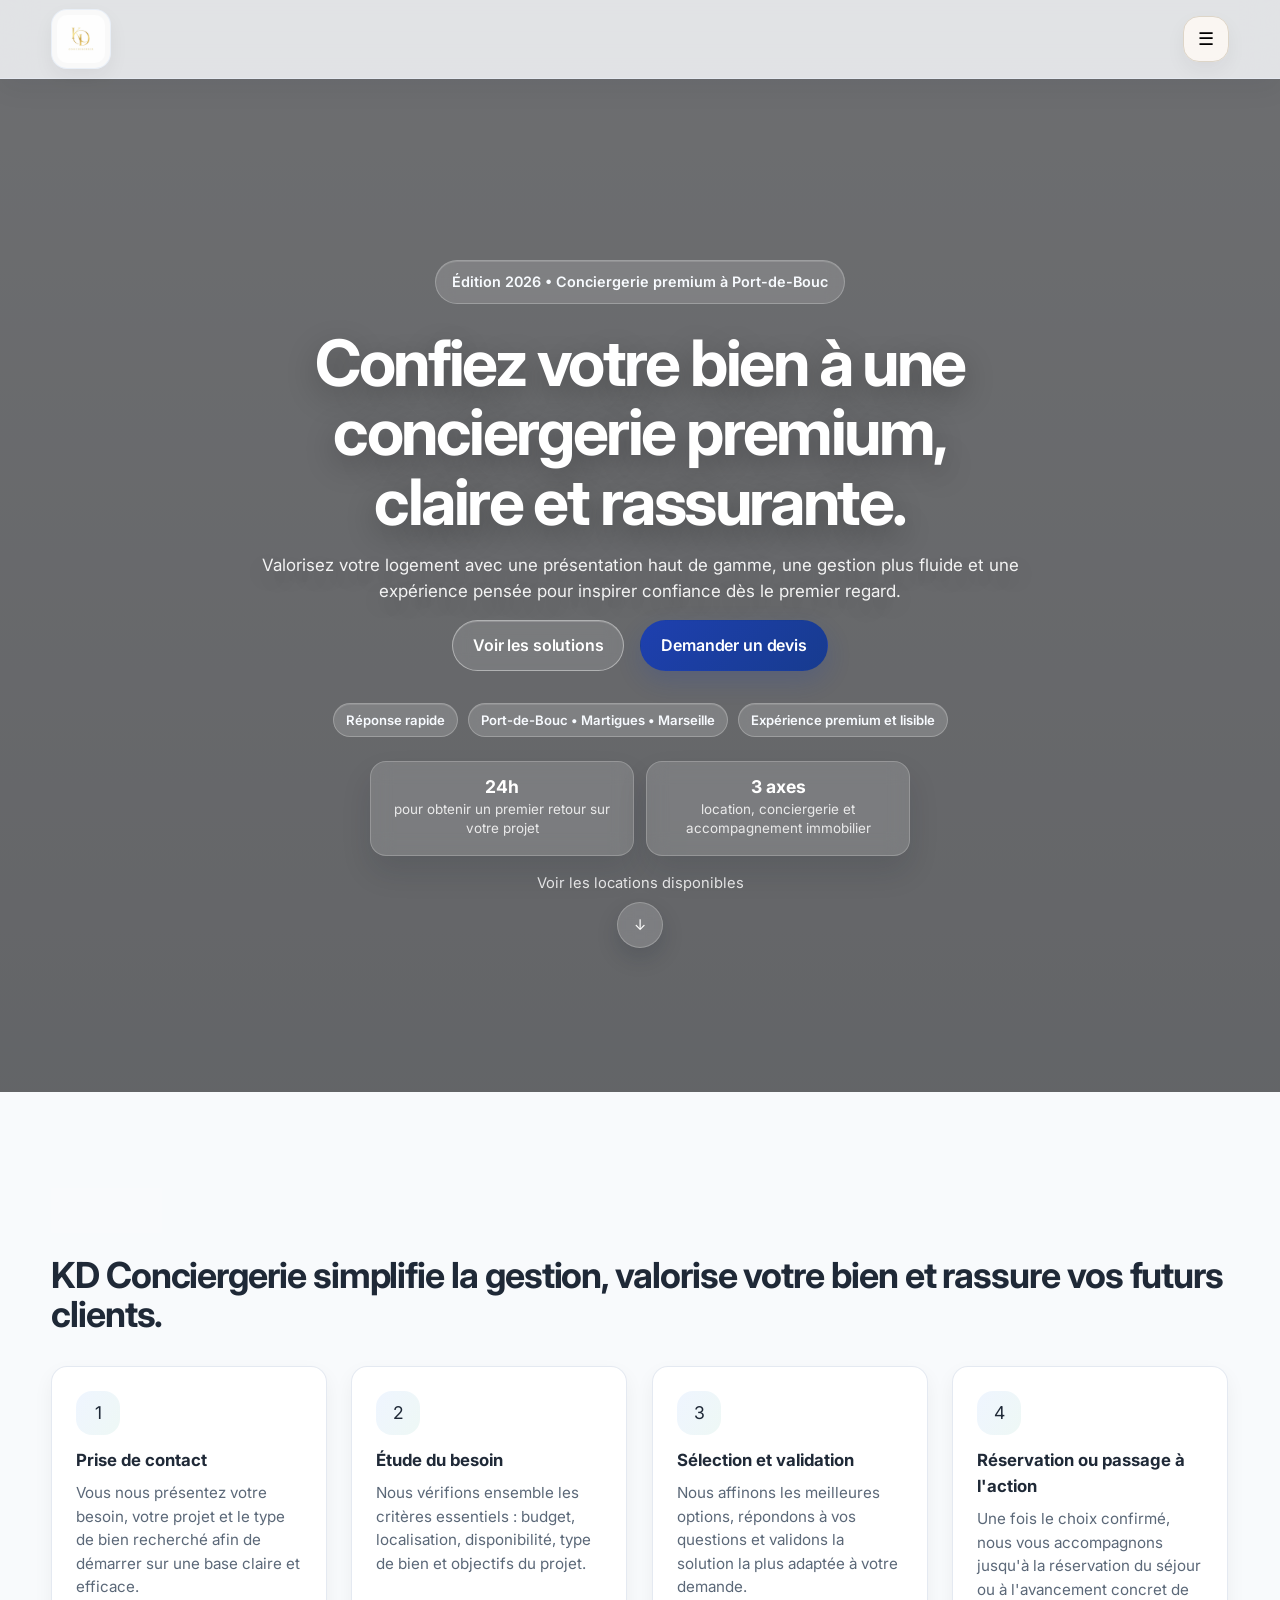
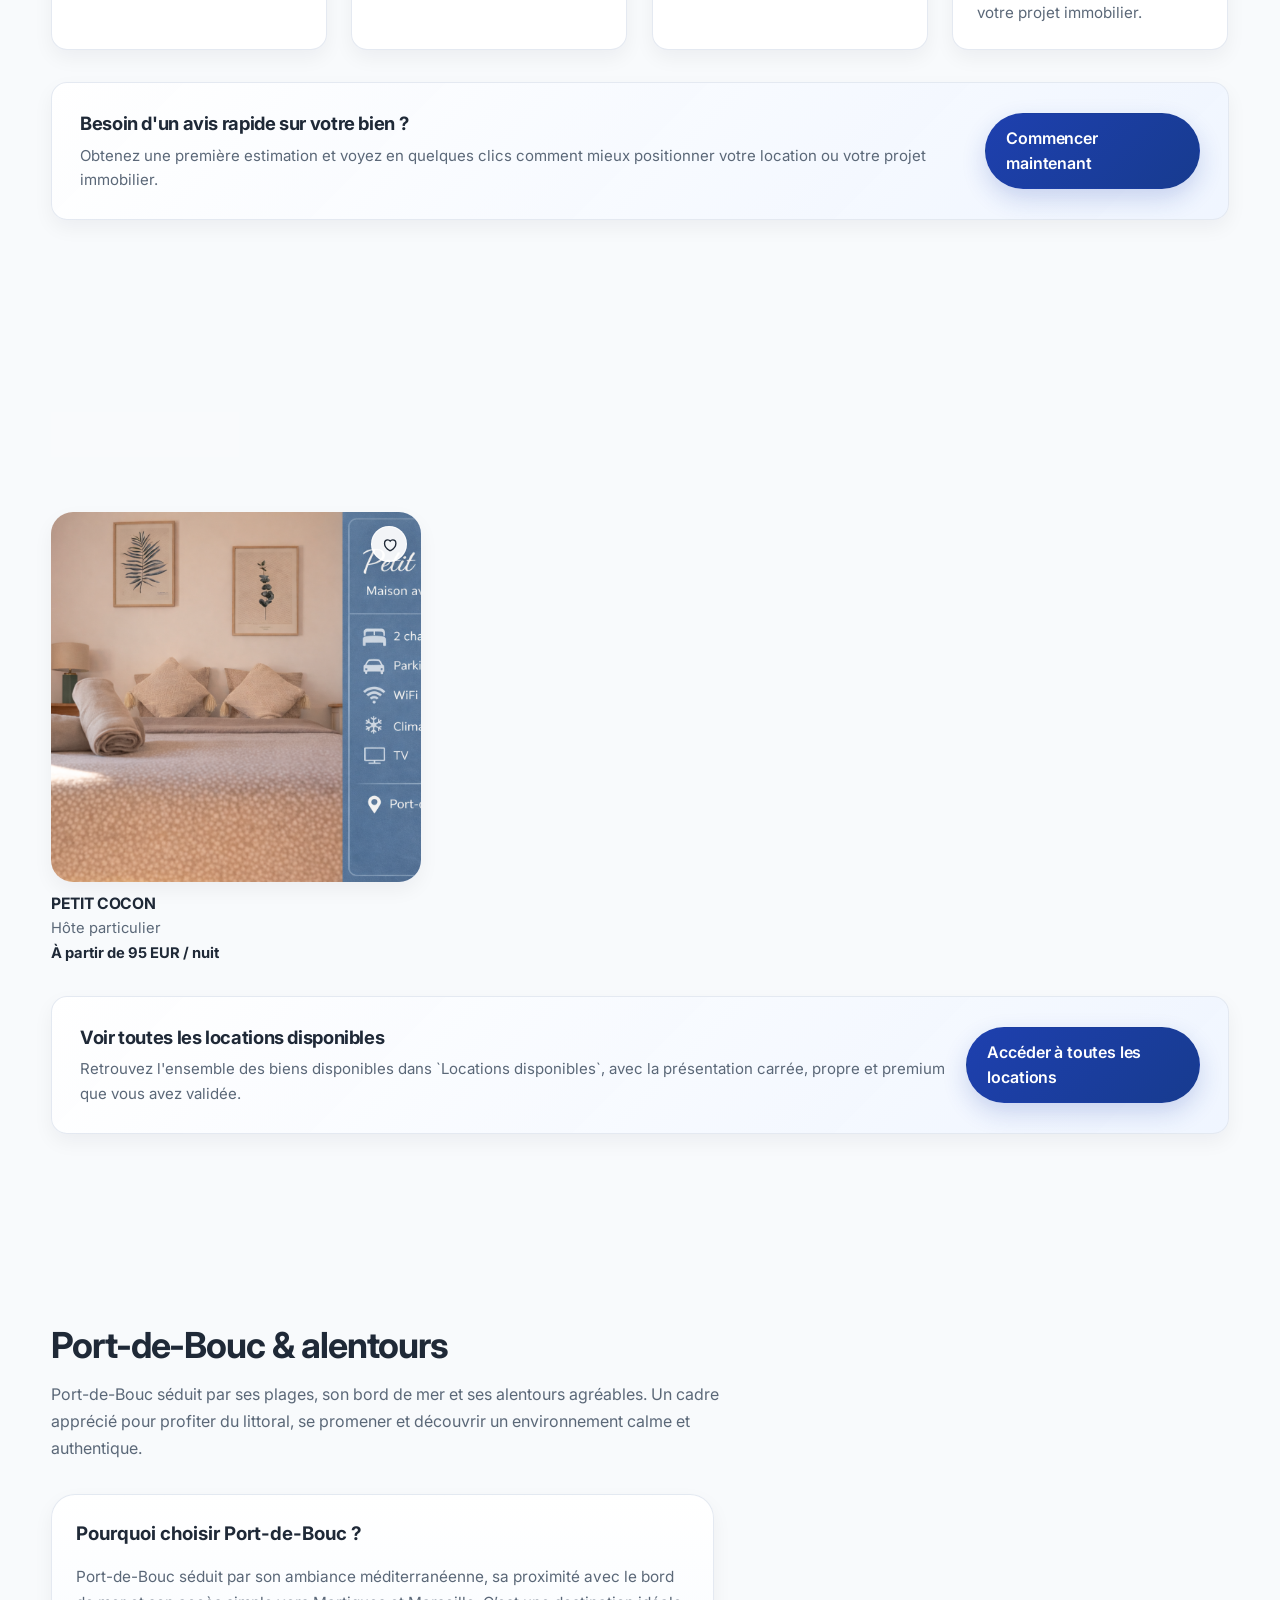
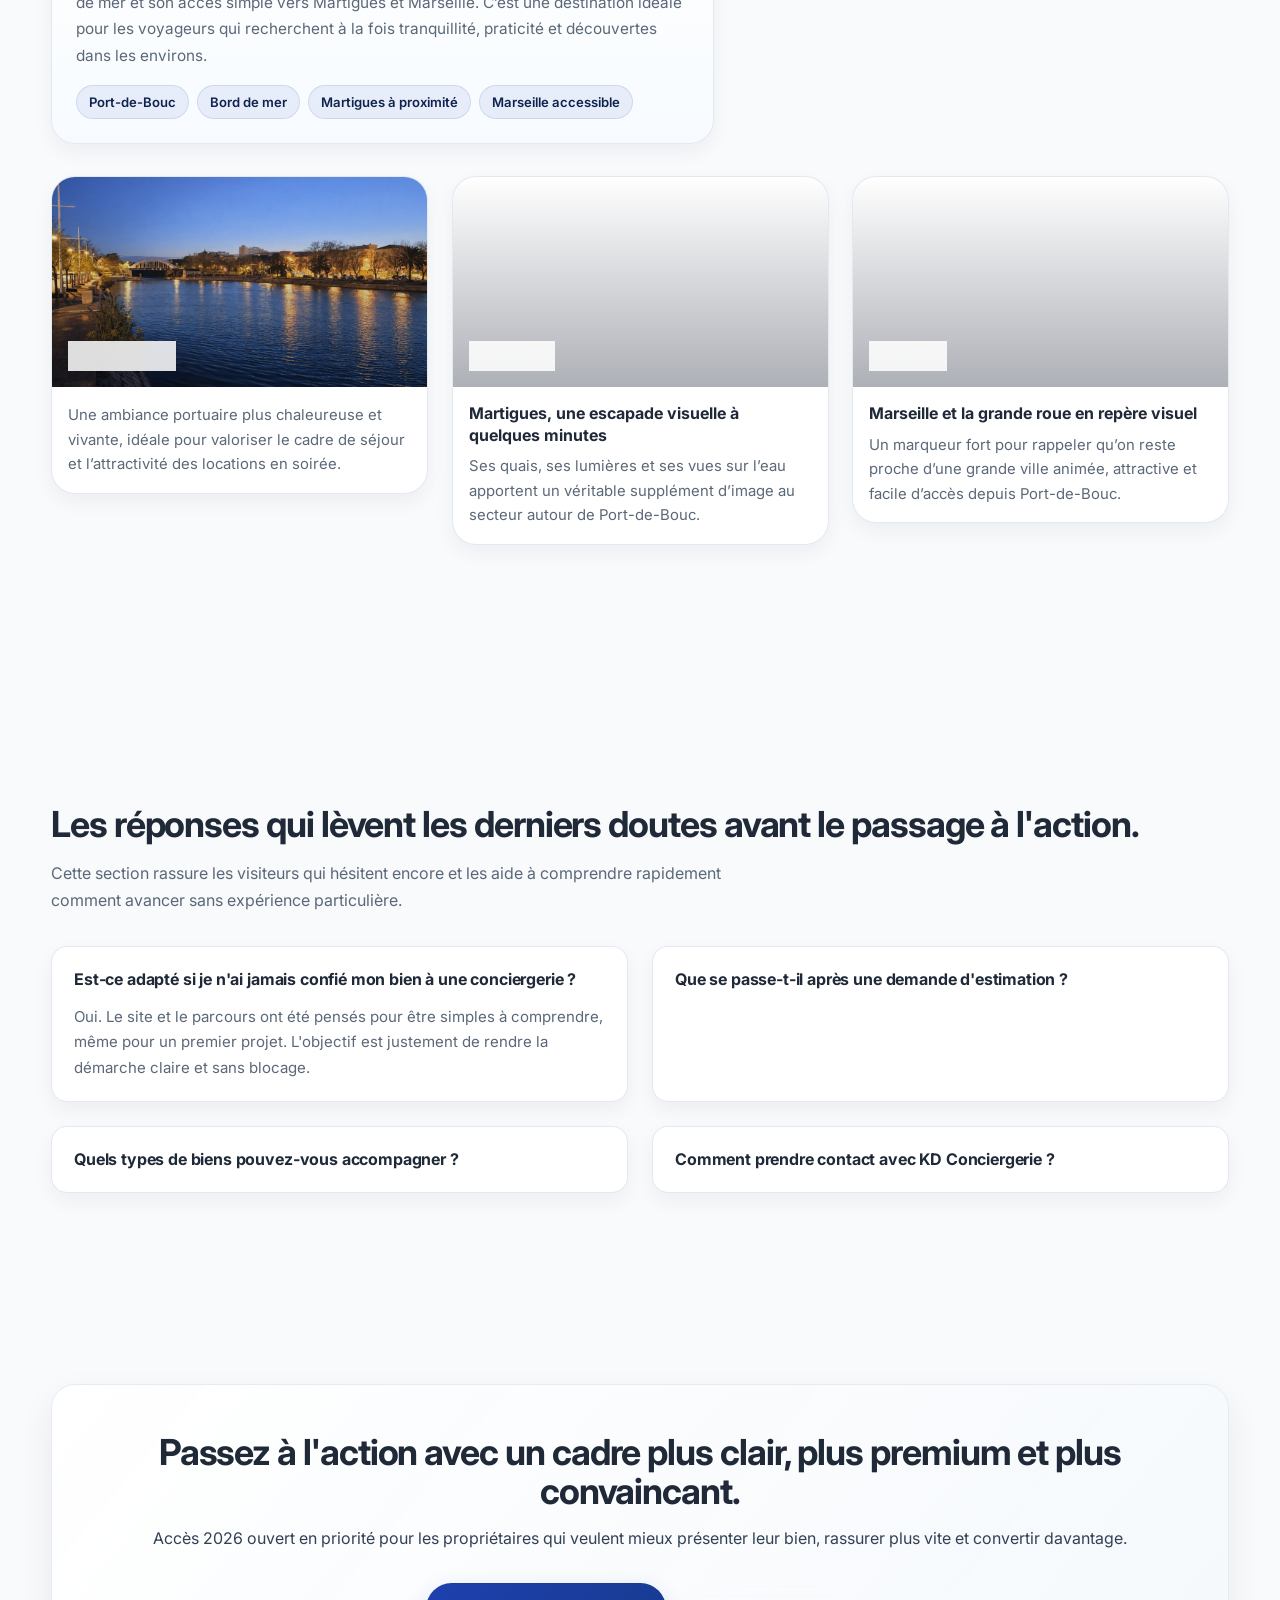
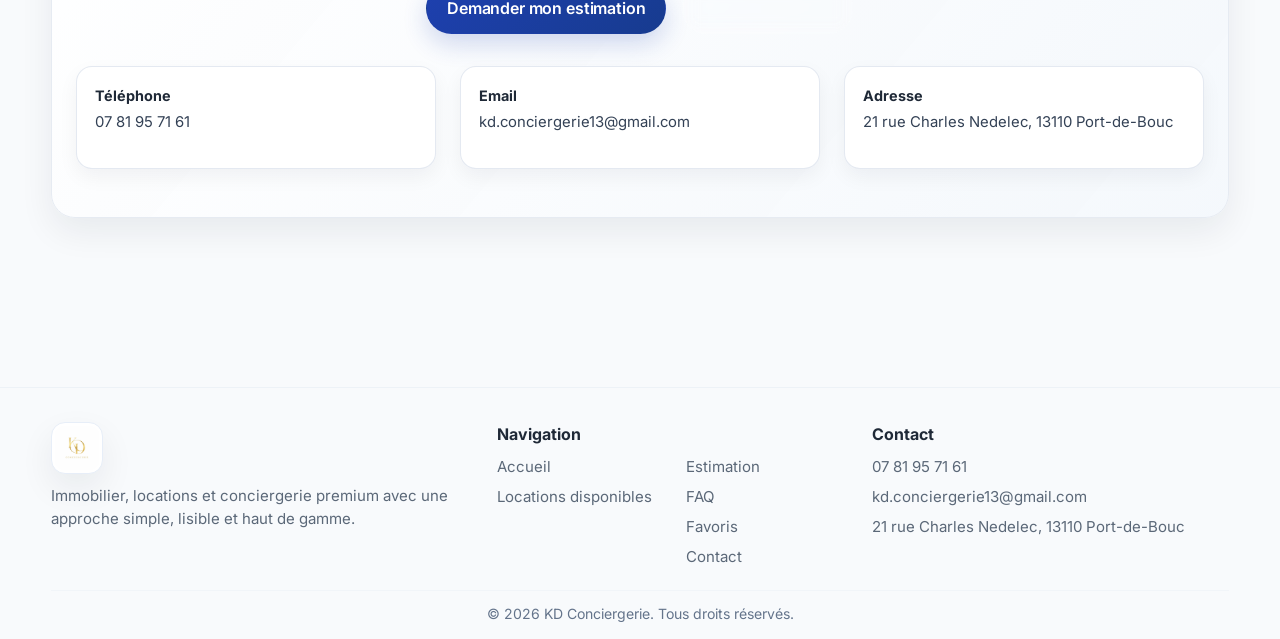
==== commit ded7b2a4: "Supprime le texte bleu KD Conciergerie" ====
--- a/index.html
+++ b/index.html
@@ -231,25 +231,10 @@
       animation: brand-logo-spin 1.25s cubic-bezier(0.42, 0, 0.2, 1);
     }
 
-    .brand-name {
-      font-family: "Signatura", "Inter", sans-serif;
-      font-size: 32px;
-      line-height: 0.95;
-      font-weight: 400;
-      color: #2563eb;
-      letter-spacing: 0;
-      display: inline-flex;
-      align-items: baseline;
-      gap: 0.4em;
-      white-space: nowrap;
-    }
-
-    .brand-initials {
-      letter-spacing: -0.1em;
-    }
-
+    .brand-name,
+    .brand-initials,
     .brand-word {
-      letter-spacing: -0.045em;
+      display: none !important;
     }
 
     .nav-links {
@@ -1993,7 +1978,6 @@
     <div class="container nav">
       <a class="brand" href="#accueil">
         <img class="brand-logo" src="./Logo.png" alt="Logo KD Conciergerie" />
-        <div class="brand-name"><span class="brand-initials">𝒦𝒟</span><span class="brand-word">𝒞𝑜𝓃𝒸𝒾𝑒𝓇𝑔𝑒𝓇𝒾𝑒</span></div>
       </a>
 
       <nav class="nav-links" id="navLinks">
@@ -2212,7 +2196,6 @@
         <div>
           <div class="footer-brand">
             <img src="./Logo.png" alt="Logo KD Conciergerie" />
-            <span><span class="brand-initials">𝒦𝒟</span><span class="brand-word">𝒞𝑜𝓃𝒸𝒾𝑒𝓇𝑔𝑒𝓇𝒾𝑒</span></span>
           </div>
           <p>Immobilier, locations et conciergerie premium avec une approche simple, lisible et haut de gamme.</p>
         </div>
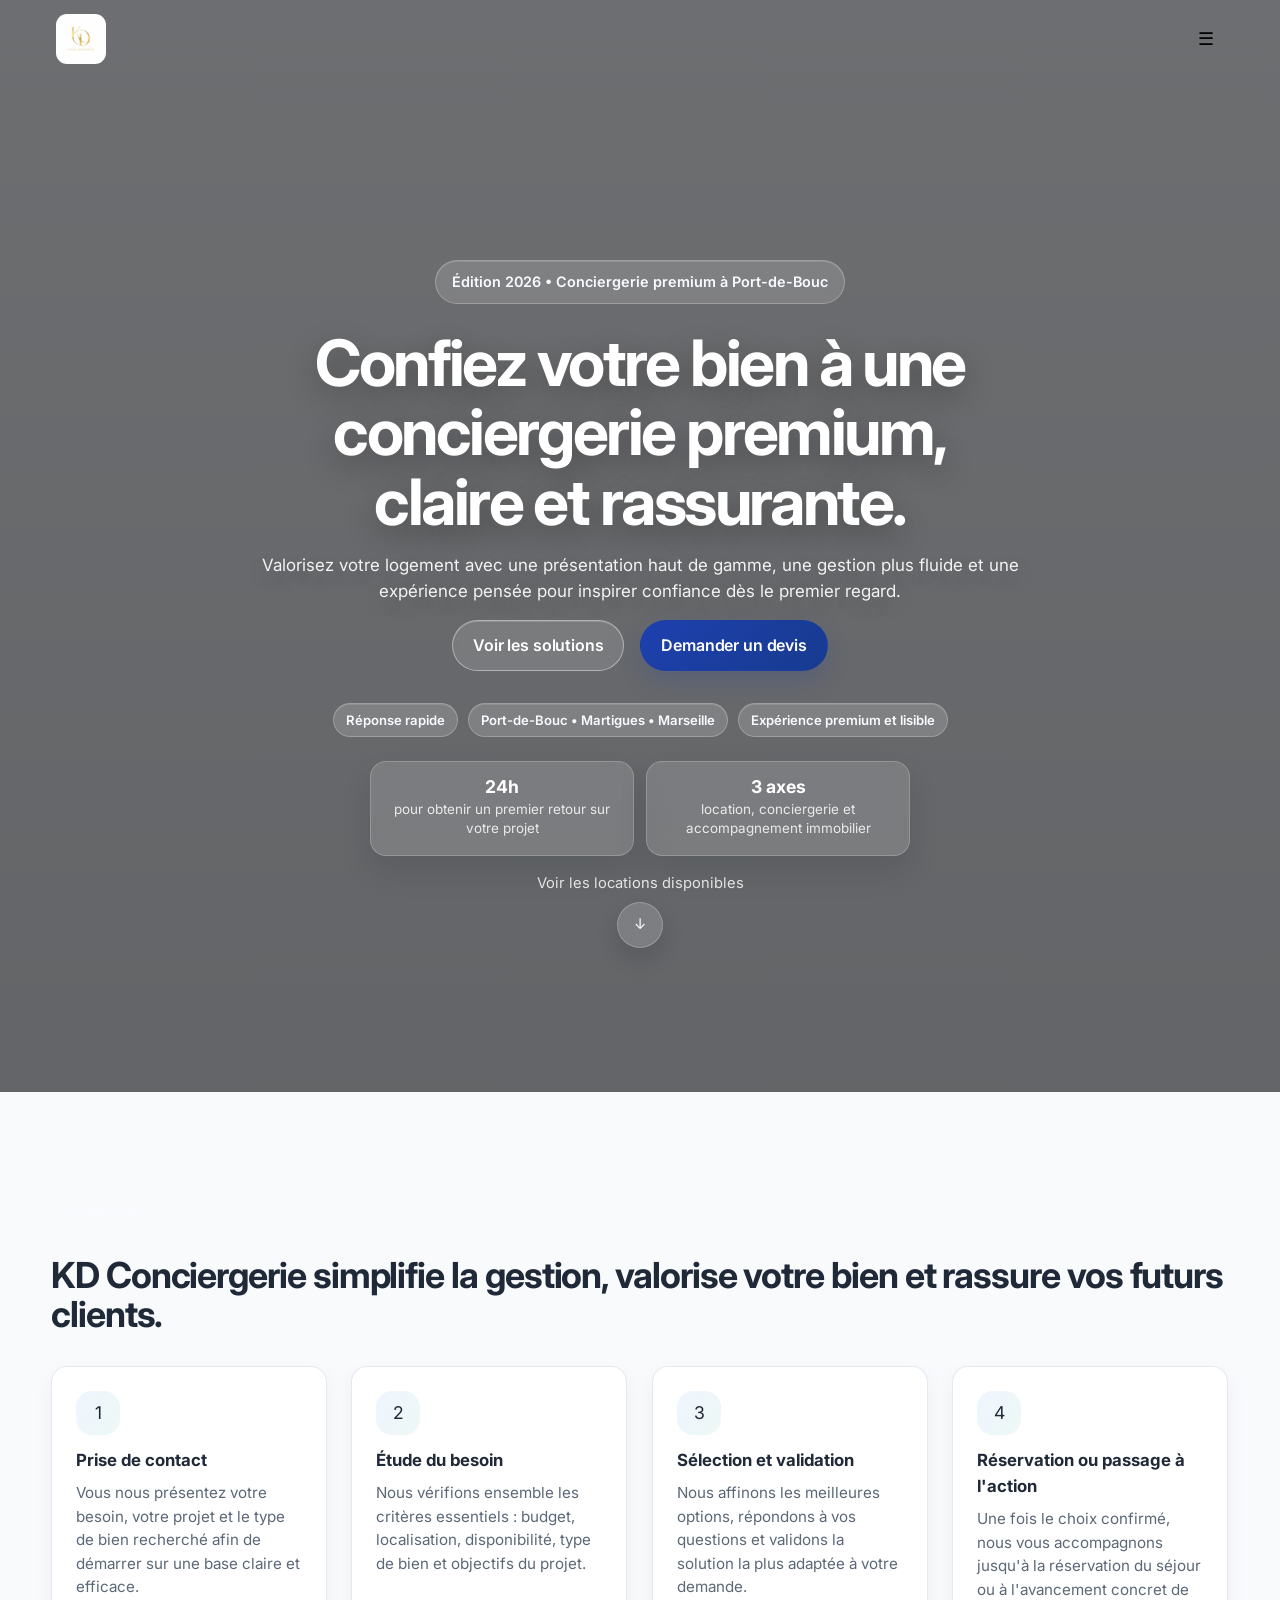
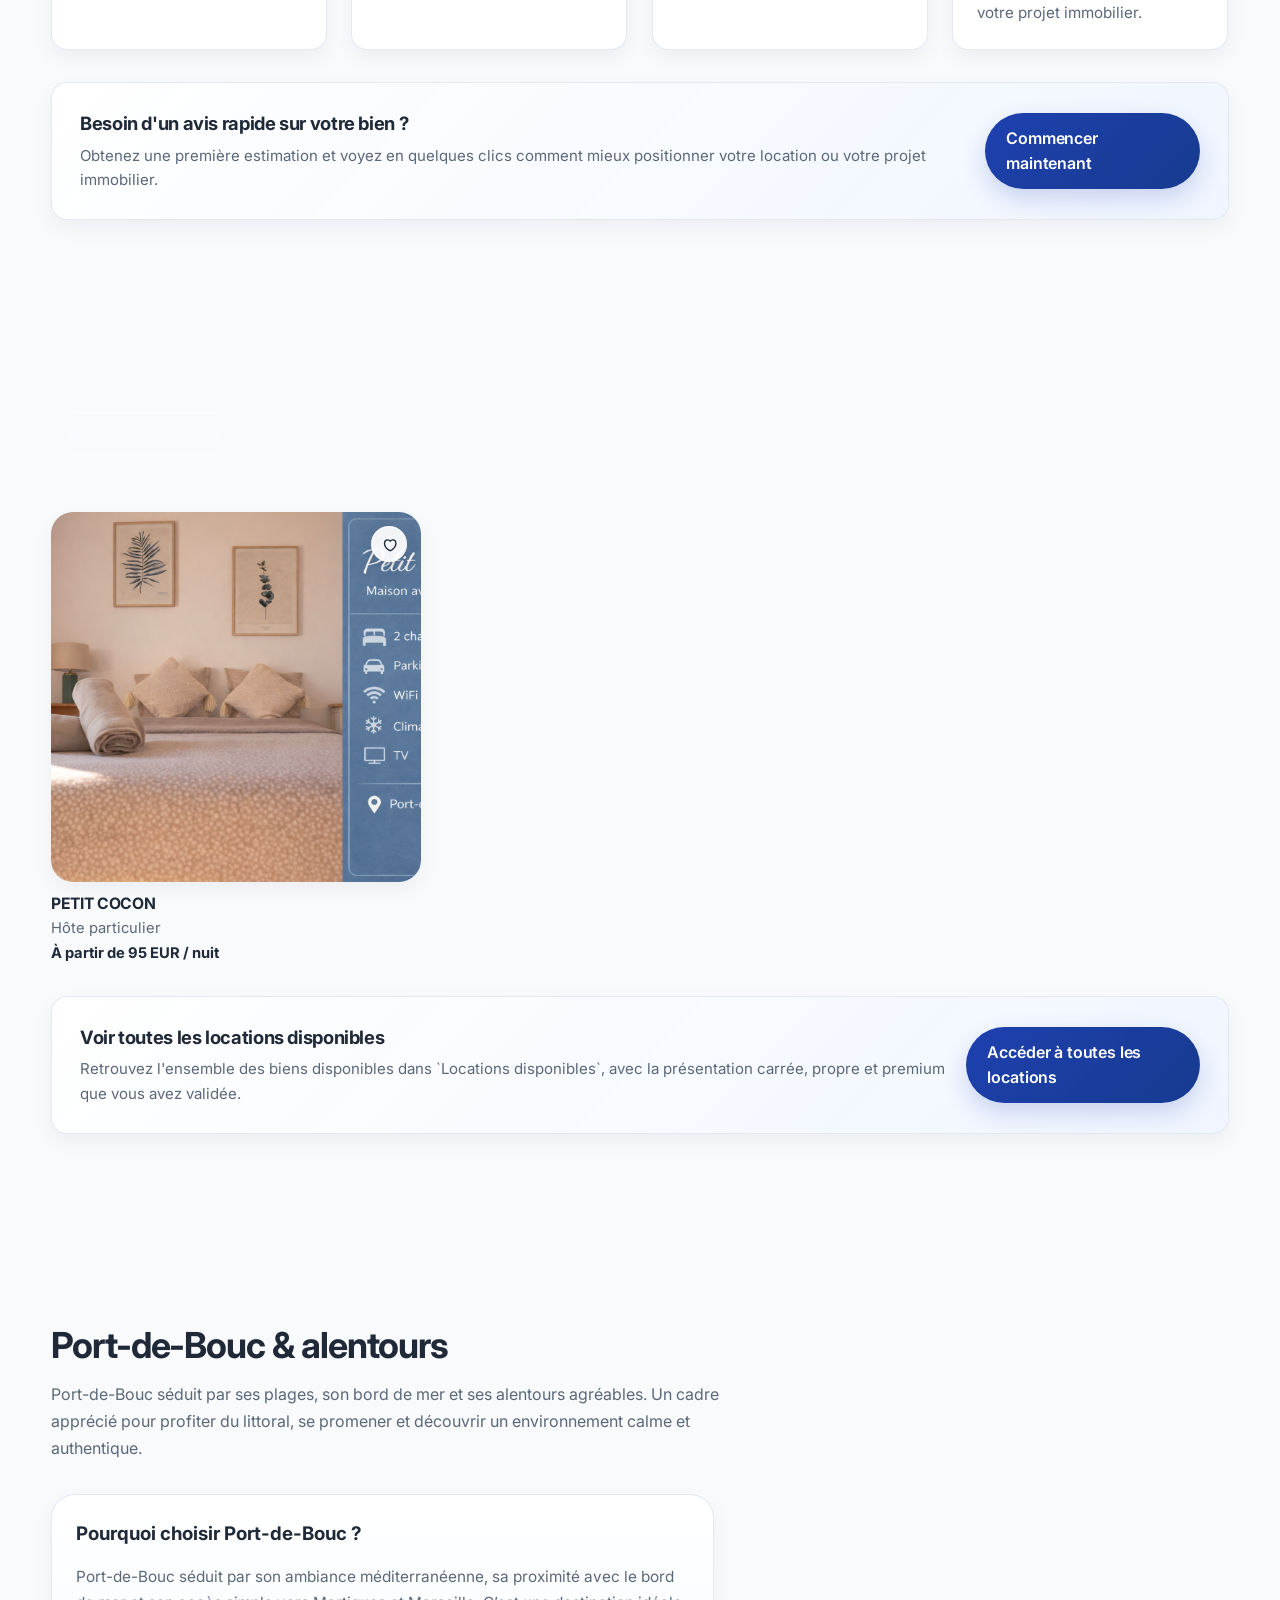
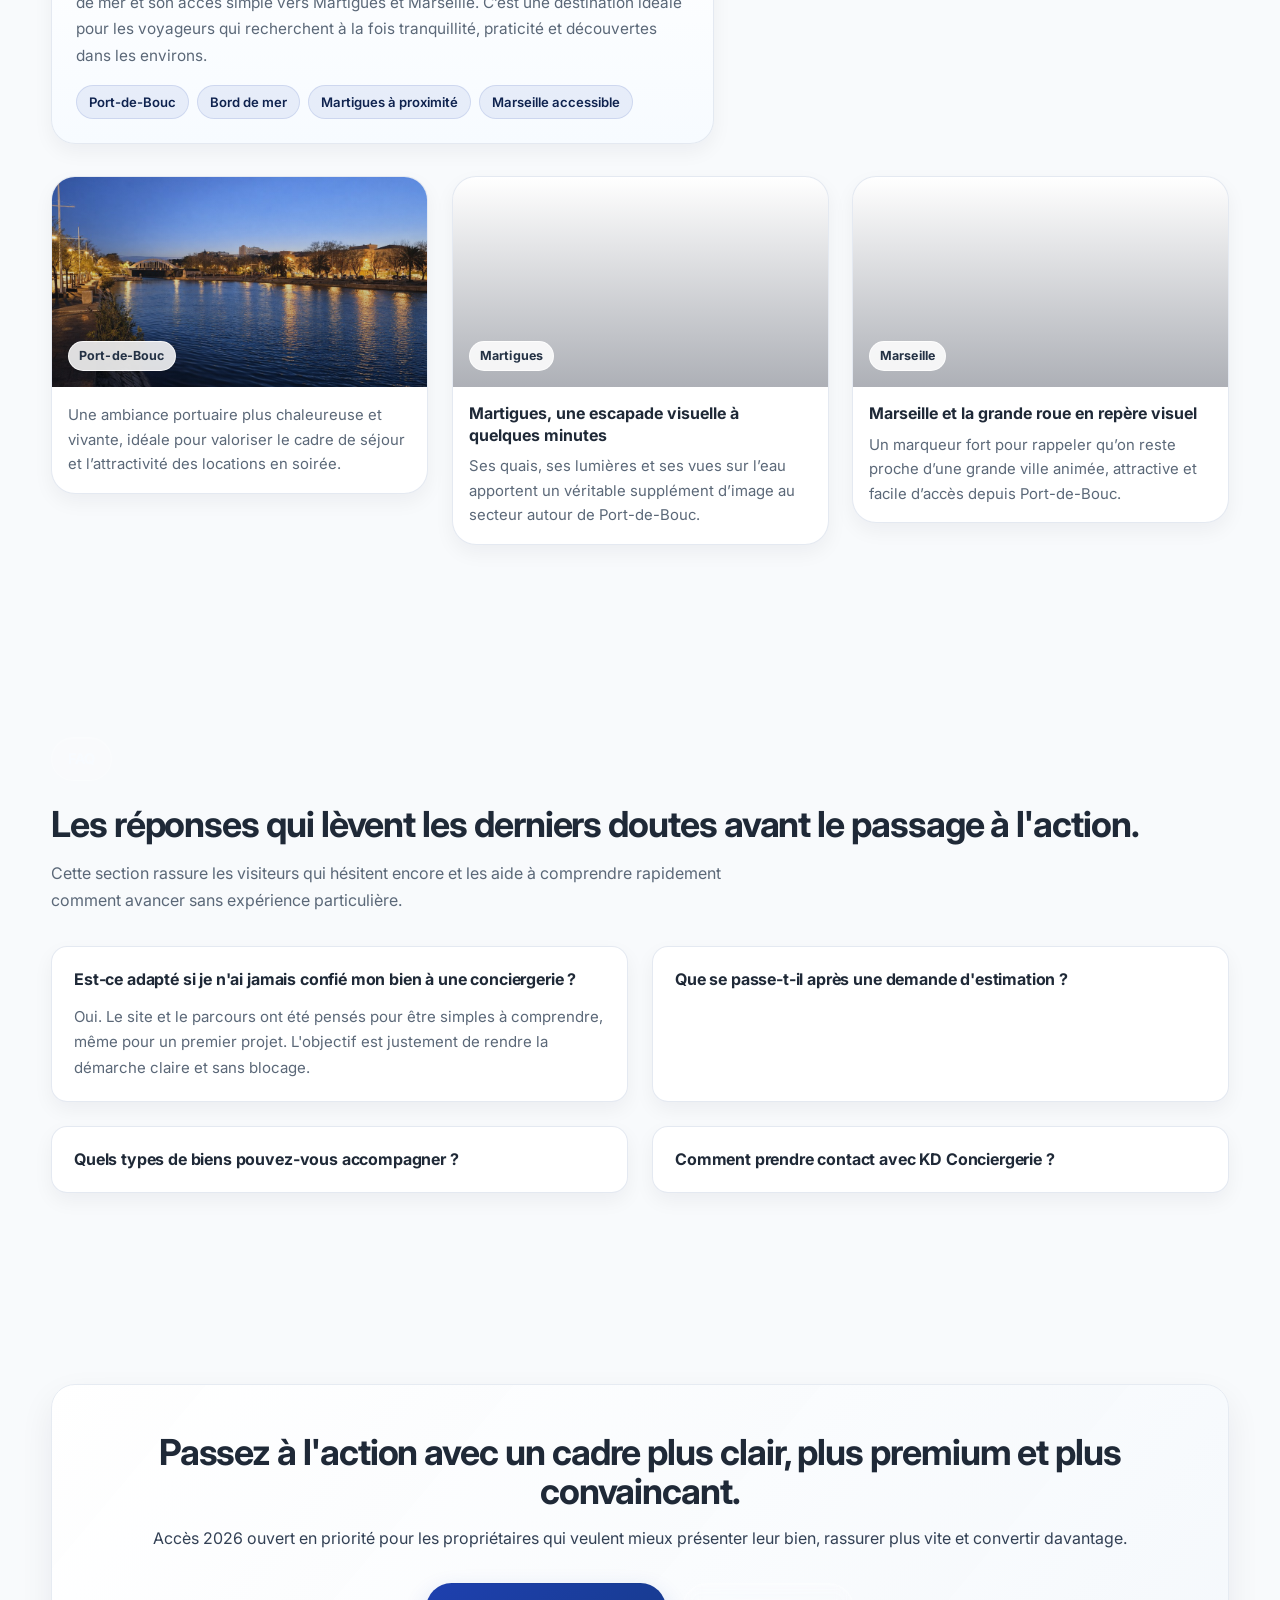
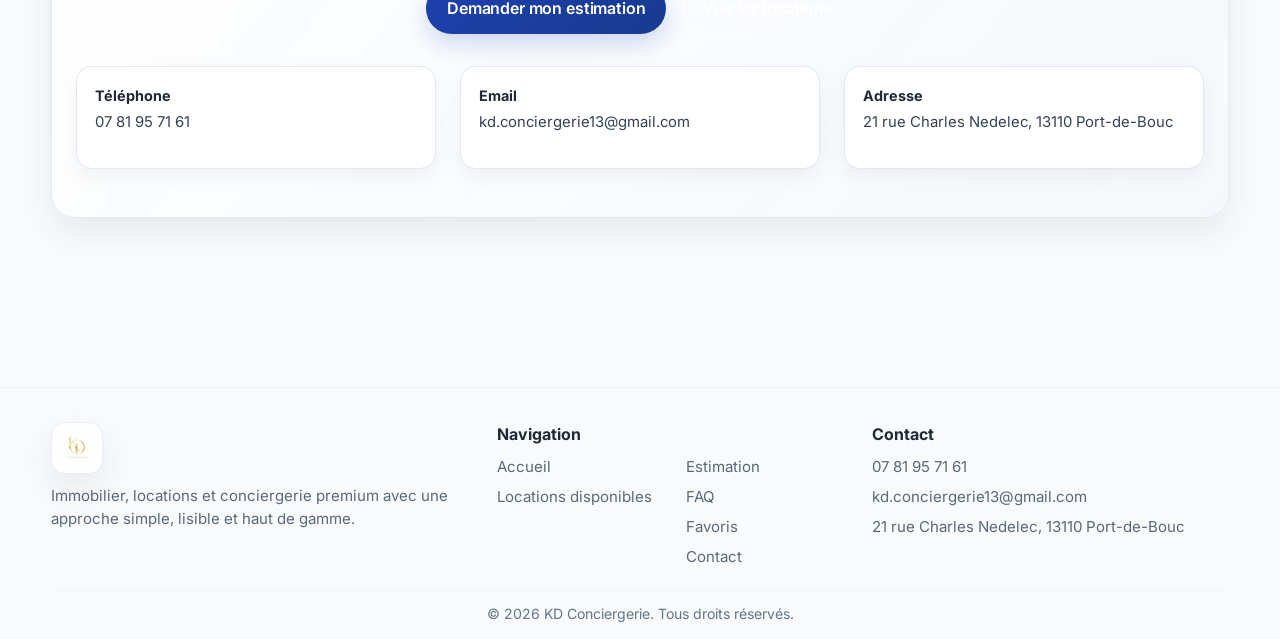
==== commit 12045700: "rend l en tete transparent" ====
--- a/index.html
+++ b/index.html
@@ -166,17 +166,17 @@
       left: 0;
       right: 0;
       z-index: 40;
-      background: rgba(248, 250, 252, 0.84);
-      backdrop-filter: blur(18px);
-      border-bottom: 1px solid rgba(230, 235, 242, 0.88);
-      box-shadow: 0 10px 28px rgba(15, 23, 42, 0.05);
-      transition: background 0.24s ease-in-out, box-shadow 0.24s ease-in-out, border-color 0.24s ease-in-out;
+      background: transparent;
+      backdrop-filter: none;
+      border-bottom: none;
+      box-shadow: none;
+      transition: none;
     }
 
     header.scrolled {
-      background: rgba(255, 255, 255, 0.94);
-      border-bottom-color: rgba(221, 228, 239, 0.96);
-      box-shadow: 0 14px 28px rgba(15, 23, 42, 0.08);
+      background: transparent;
+      border-bottom: none;
+      box-shadow: none;
     }
 
     .nav {
@@ -202,10 +202,10 @@
       height: 60px;
       object-fit: contain;
       border-radius: var(--radius);
-      background: rgba(255, 255, 255, 0.8);
+      background: transparent;
       padding: 5px;
-      box-shadow: var(--shadow-soft);
-      border: 1px solid rgba(231, 238, 248, 0.88);
+      box-shadow: none;
+      border: none;
       transform-origin: center center;
       transform-style: preserve-3d;
       backface-visibility: visible;
@@ -299,18 +299,18 @@
       width: 46px;
       height: 46px;
       border-radius: var(--radius);
-      border: 1px solid #ddd5c8;
-      background: rgba(255, 250, 244, 0.86);
+      border: none;
+      background: transparent;
       cursor: pointer;
       font-size: 1.1rem;
-      box-shadow: var(--shadow-soft);
+      box-shadow: none;
       transition: transform 0.22s ease-in-out, background 0.22s ease-in-out, border-color 0.22s ease-in-out, box-shadow 0.22s ease-in-out;
     }
 
     .menu-btn:hover {
       transform: translateY(-1px);
-      background: #fff;
-      border-color: #c7d5ea;
+      background: transparent;
+      border-color: transparent;
     }
 
     .sidebar-overlay {
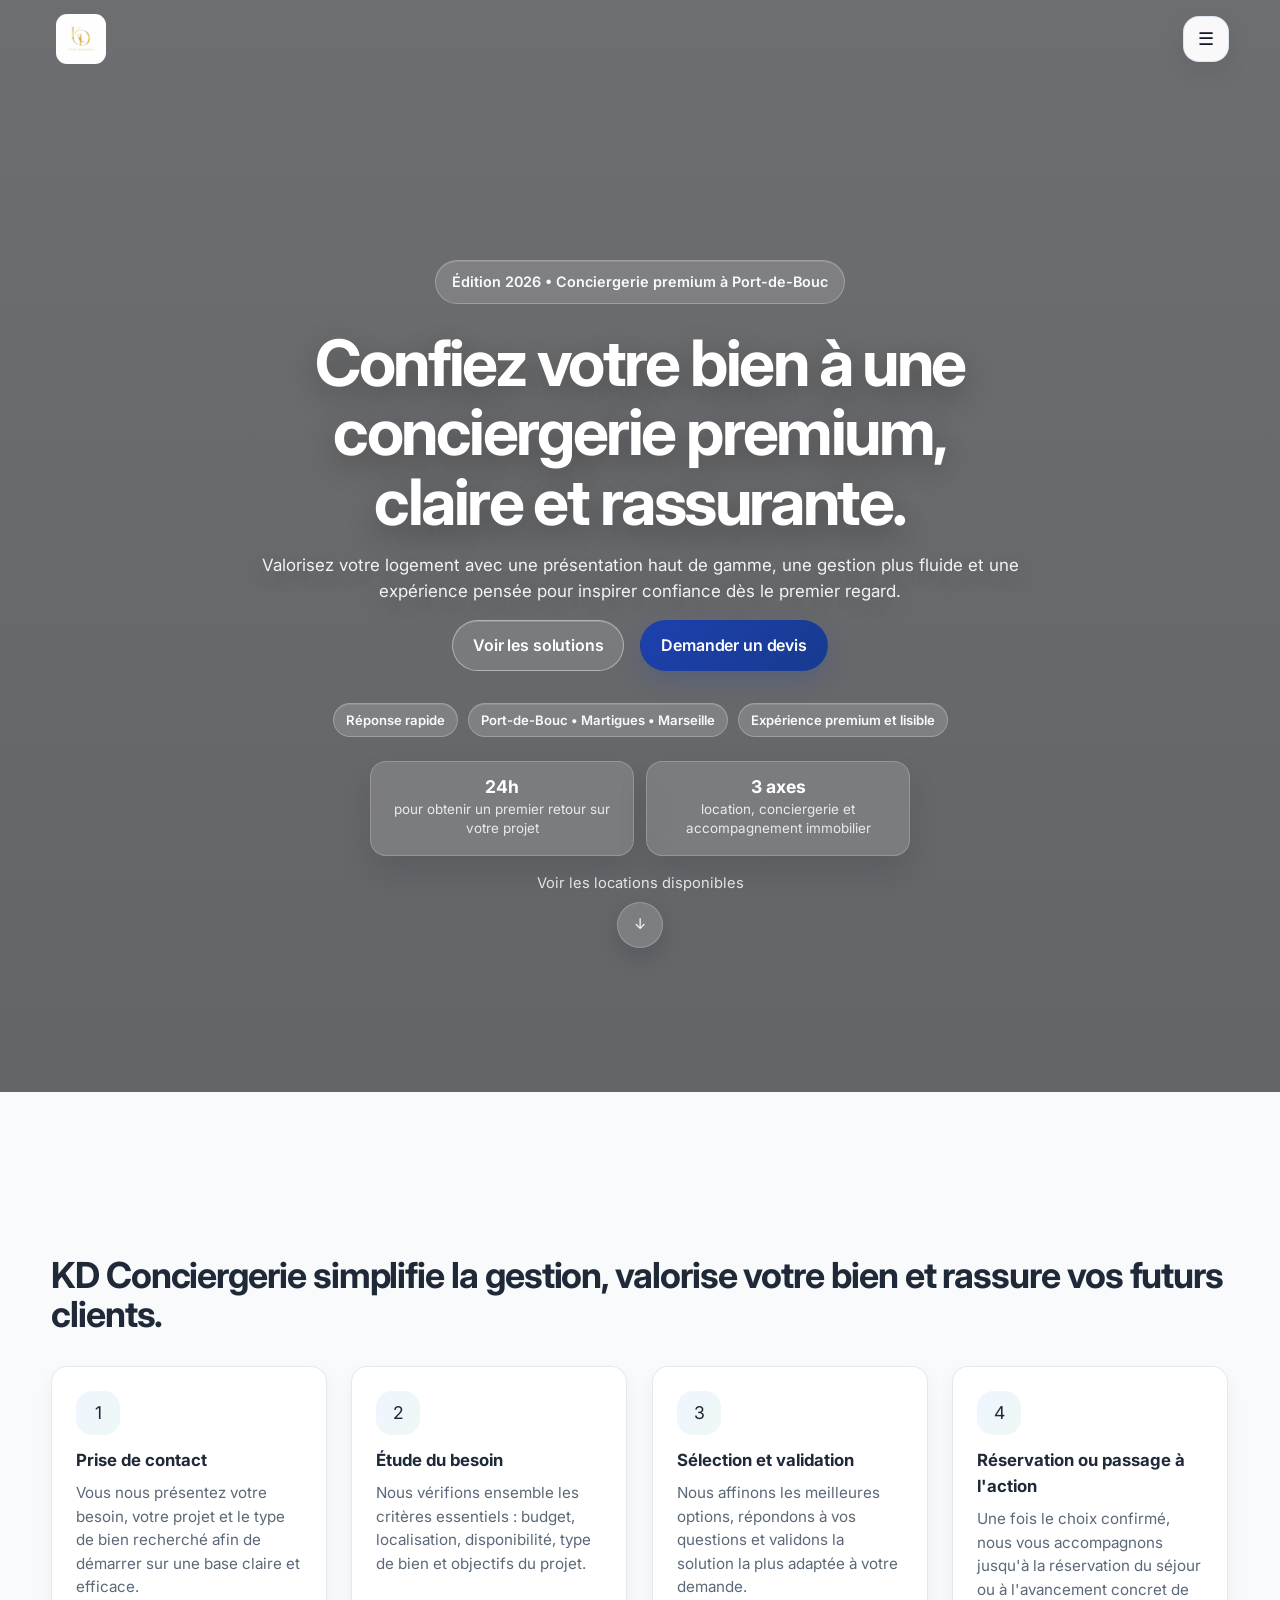
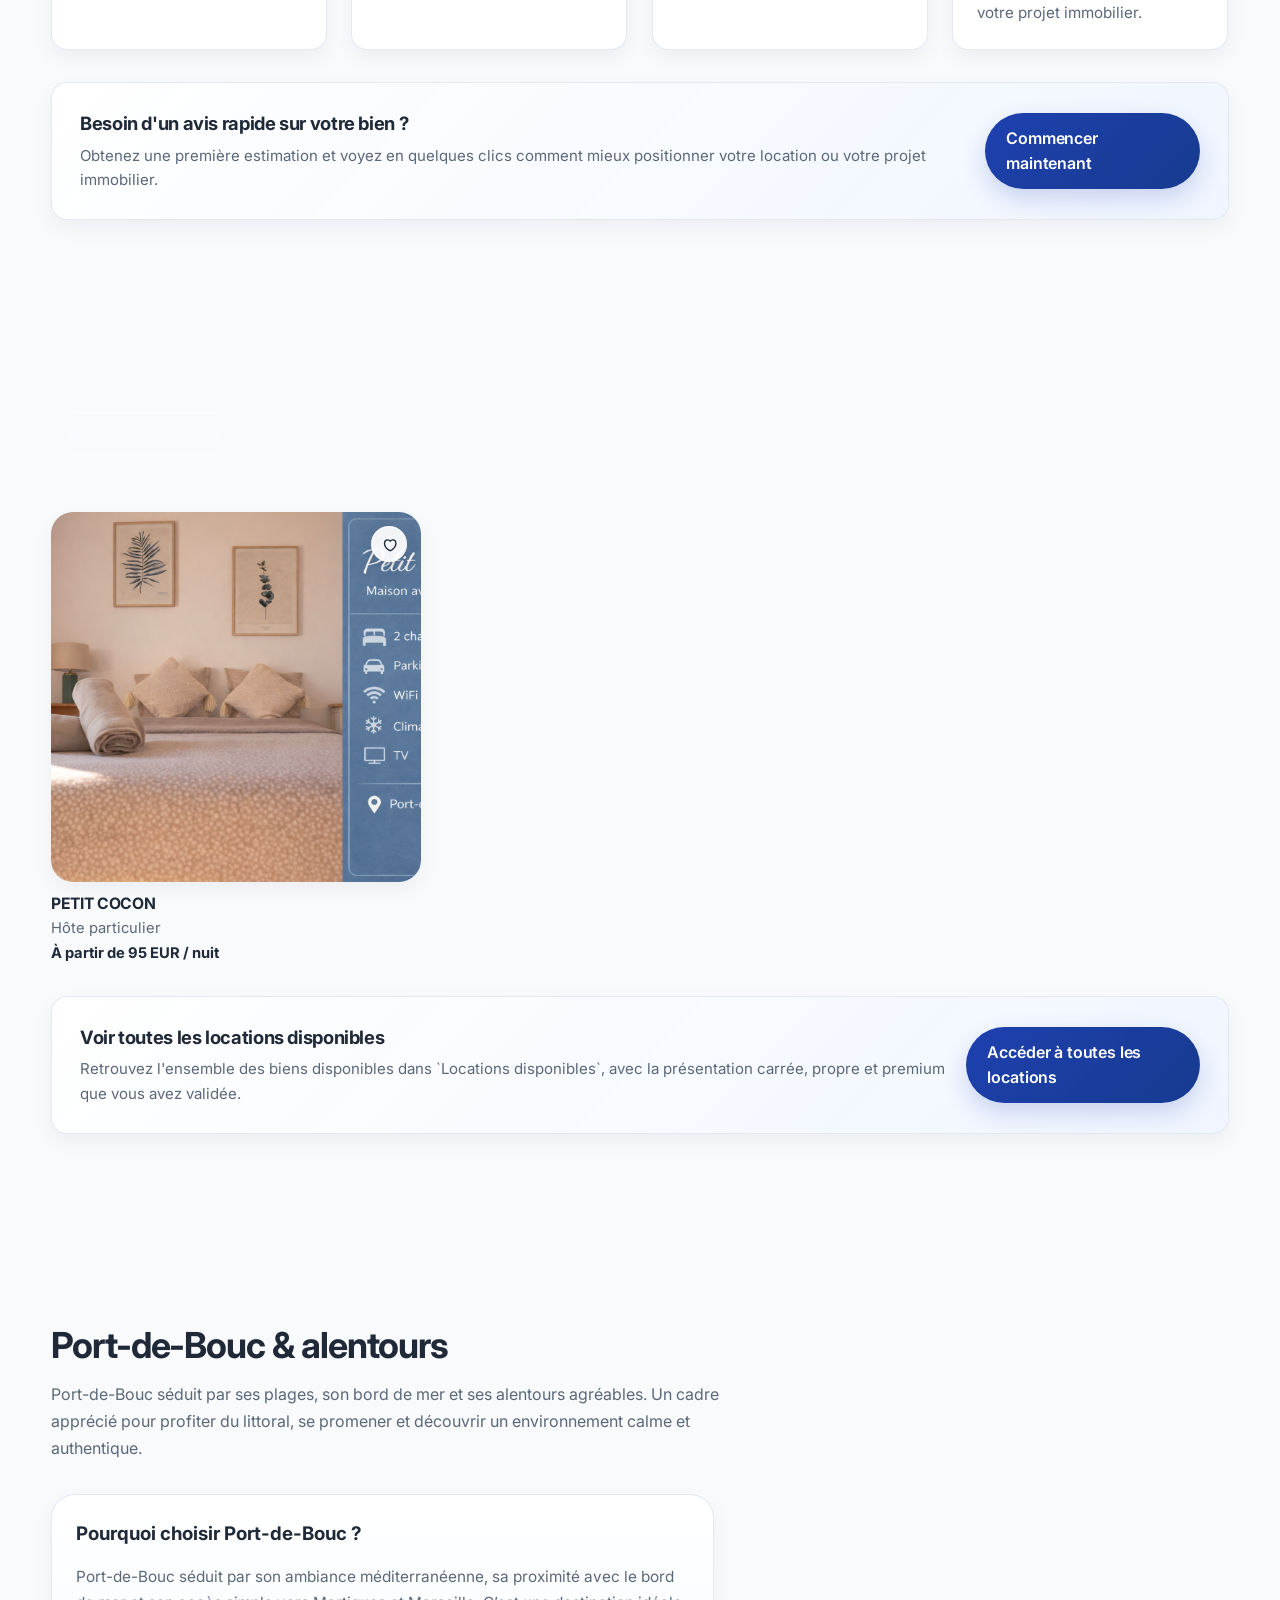
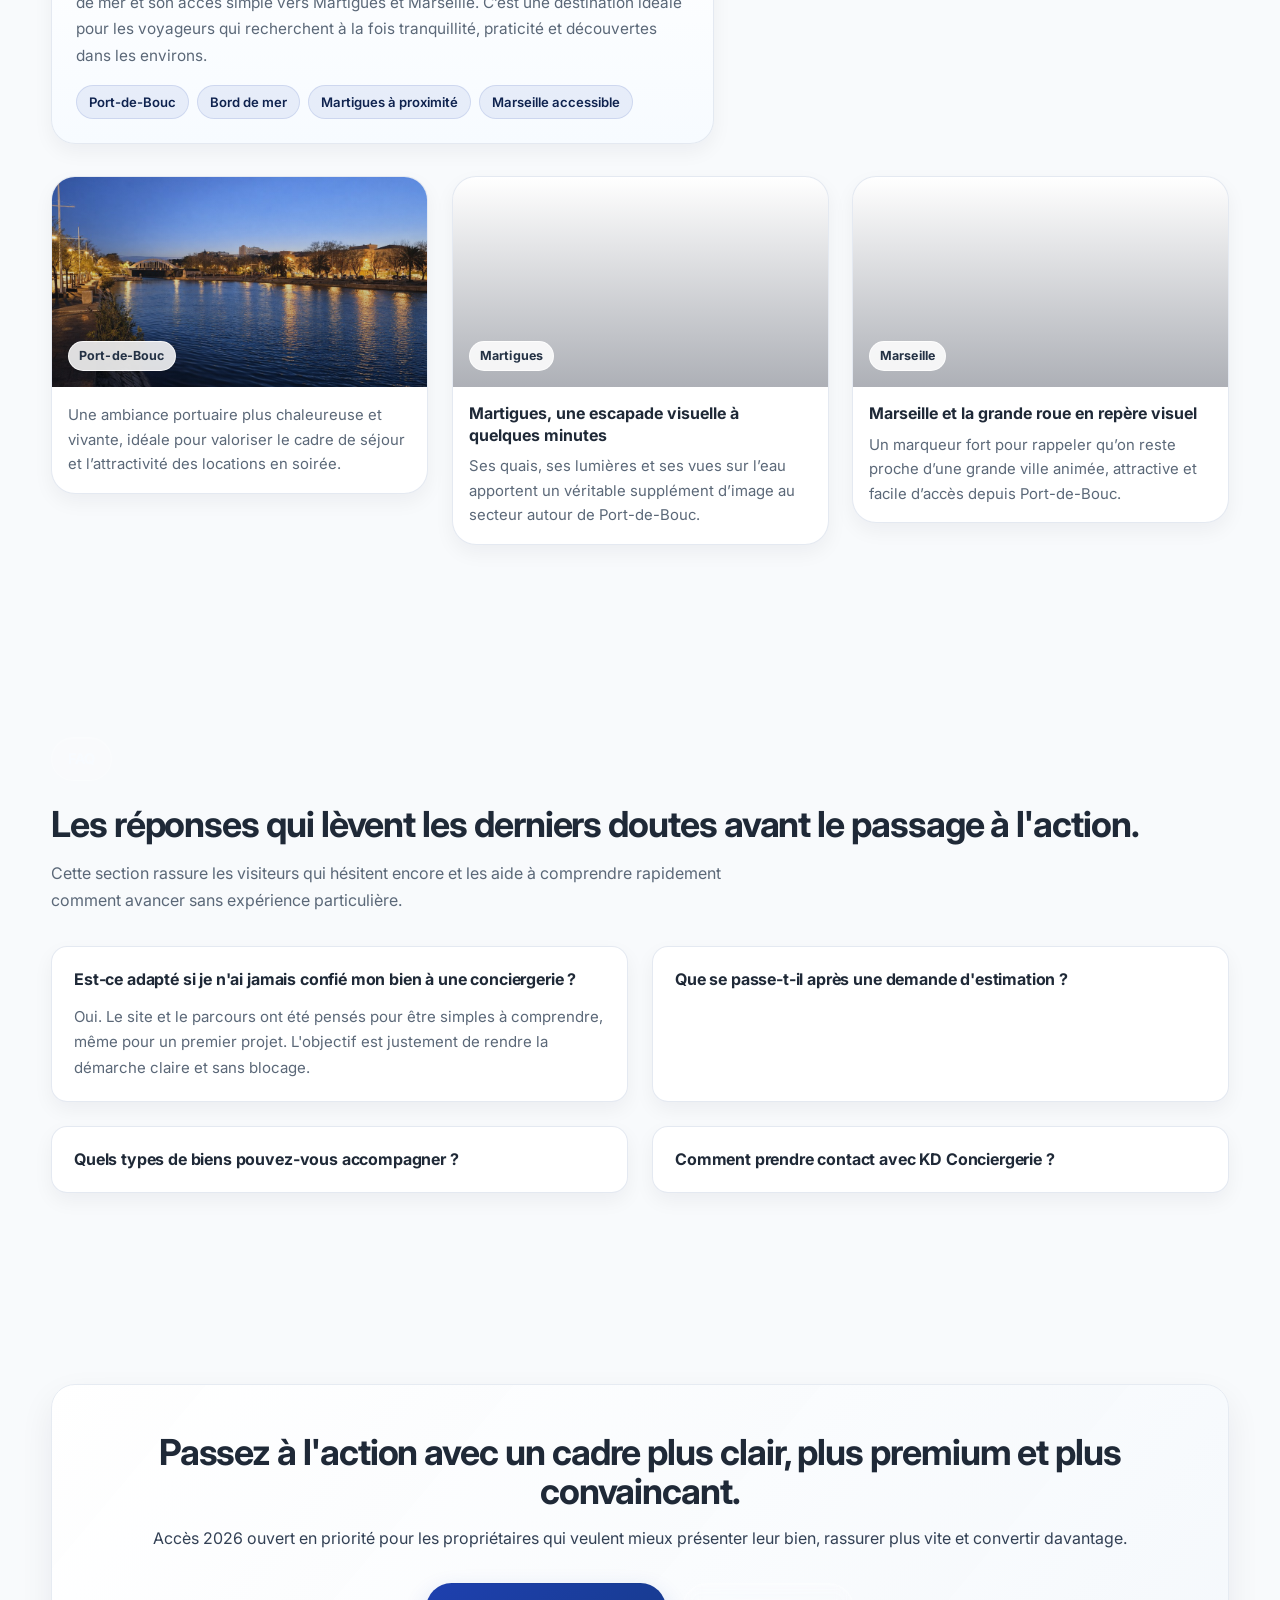
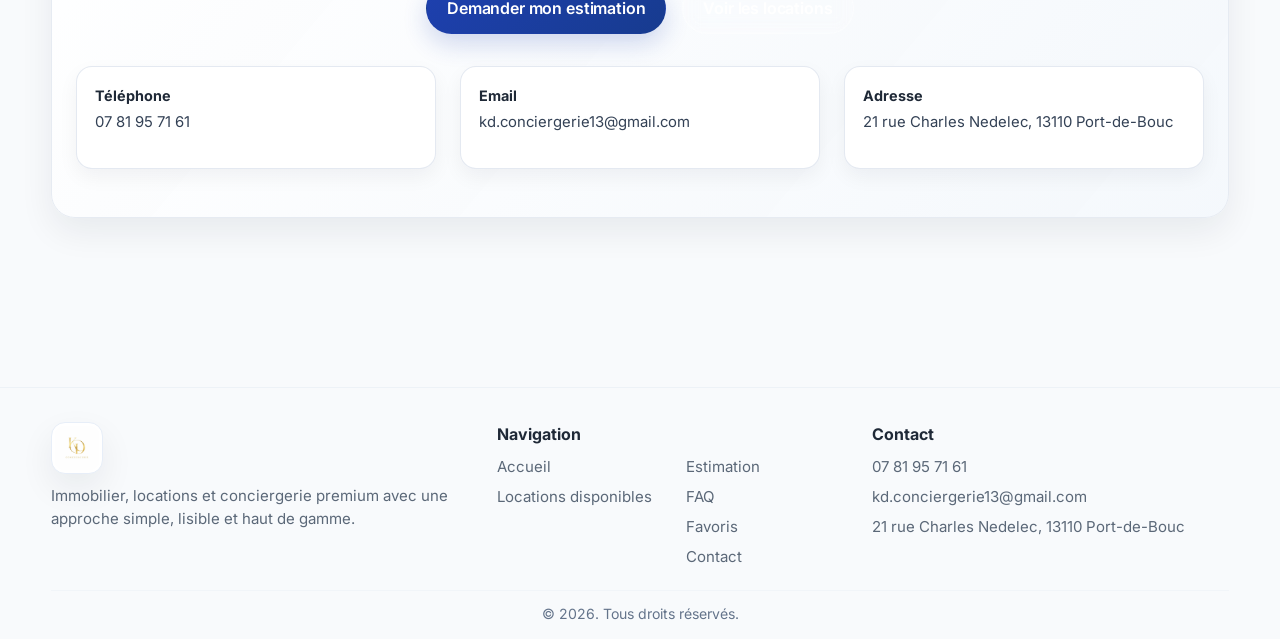
==== commit 1382990e: "ajuste le header et la mise en page" ====
--- a/index.html
+++ b/index.html
@@ -299,18 +299,19 @@
       width: 46px;
       height: 46px;
       border-radius: var(--radius);
-      border: none;
-      background: transparent;
+      border: 1px solid rgba(221, 228, 239, 0.96);
+      background: rgba(255, 255, 255, 0.96);
       cursor: pointer;
       font-size: 1.1rem;
-      box-shadow: none;
+      color: #0f172a;
+      box-shadow: 0 10px 24px rgba(15, 23, 42, 0.08);
       transition: transform 0.22s ease-in-out, background 0.22s ease-in-out, border-color 0.22s ease-in-out, box-shadow 0.22s ease-in-out;
     }
 
     .menu-btn:hover {
       transform: translateY(-1px);
-      background: transparent;
-      border-color: transparent;
+      background: #fff;
+      border-color: rgba(203, 213, 225, 0.96);
     }
 
     .sidebar-overlay {
@@ -2221,7 +2222,7 @@
           <p>21 rue Charles Nedelec, 13110 Port-de-Bouc</p>
         </div>
       </div>
-      <p class="copy">© 2026 KD Conciergerie. Tous droits réservés.</p>
+      <p class="copy">© 2026. Tous droits réservés.</p>
     </div>
   </footer>
 
@@ -2239,7 +2240,7 @@
           </linearGradient>
         </defs>
         <rect width='100%' height='100%' fill='url(#g)'/>
-        <text x='50%' y='48%' text-anchor='middle' font-size='46' fill='#1e3a8a' font-family='Inter, Arial, sans-serif'>KD Conciergerie</text>
+        <text x='50%' y='48%' text-anchor='middle' font-size='46' fill='#1e3a8a' font-family='Inter, Arial, sans-serif'>Annonce</text>
         <text x='50%' y='56%' text-anchor='middle' font-size='28' fill='#0f766e' font-family='Inter, Arial, sans-serif'>Image indisponible</text>
       </svg>
     `);
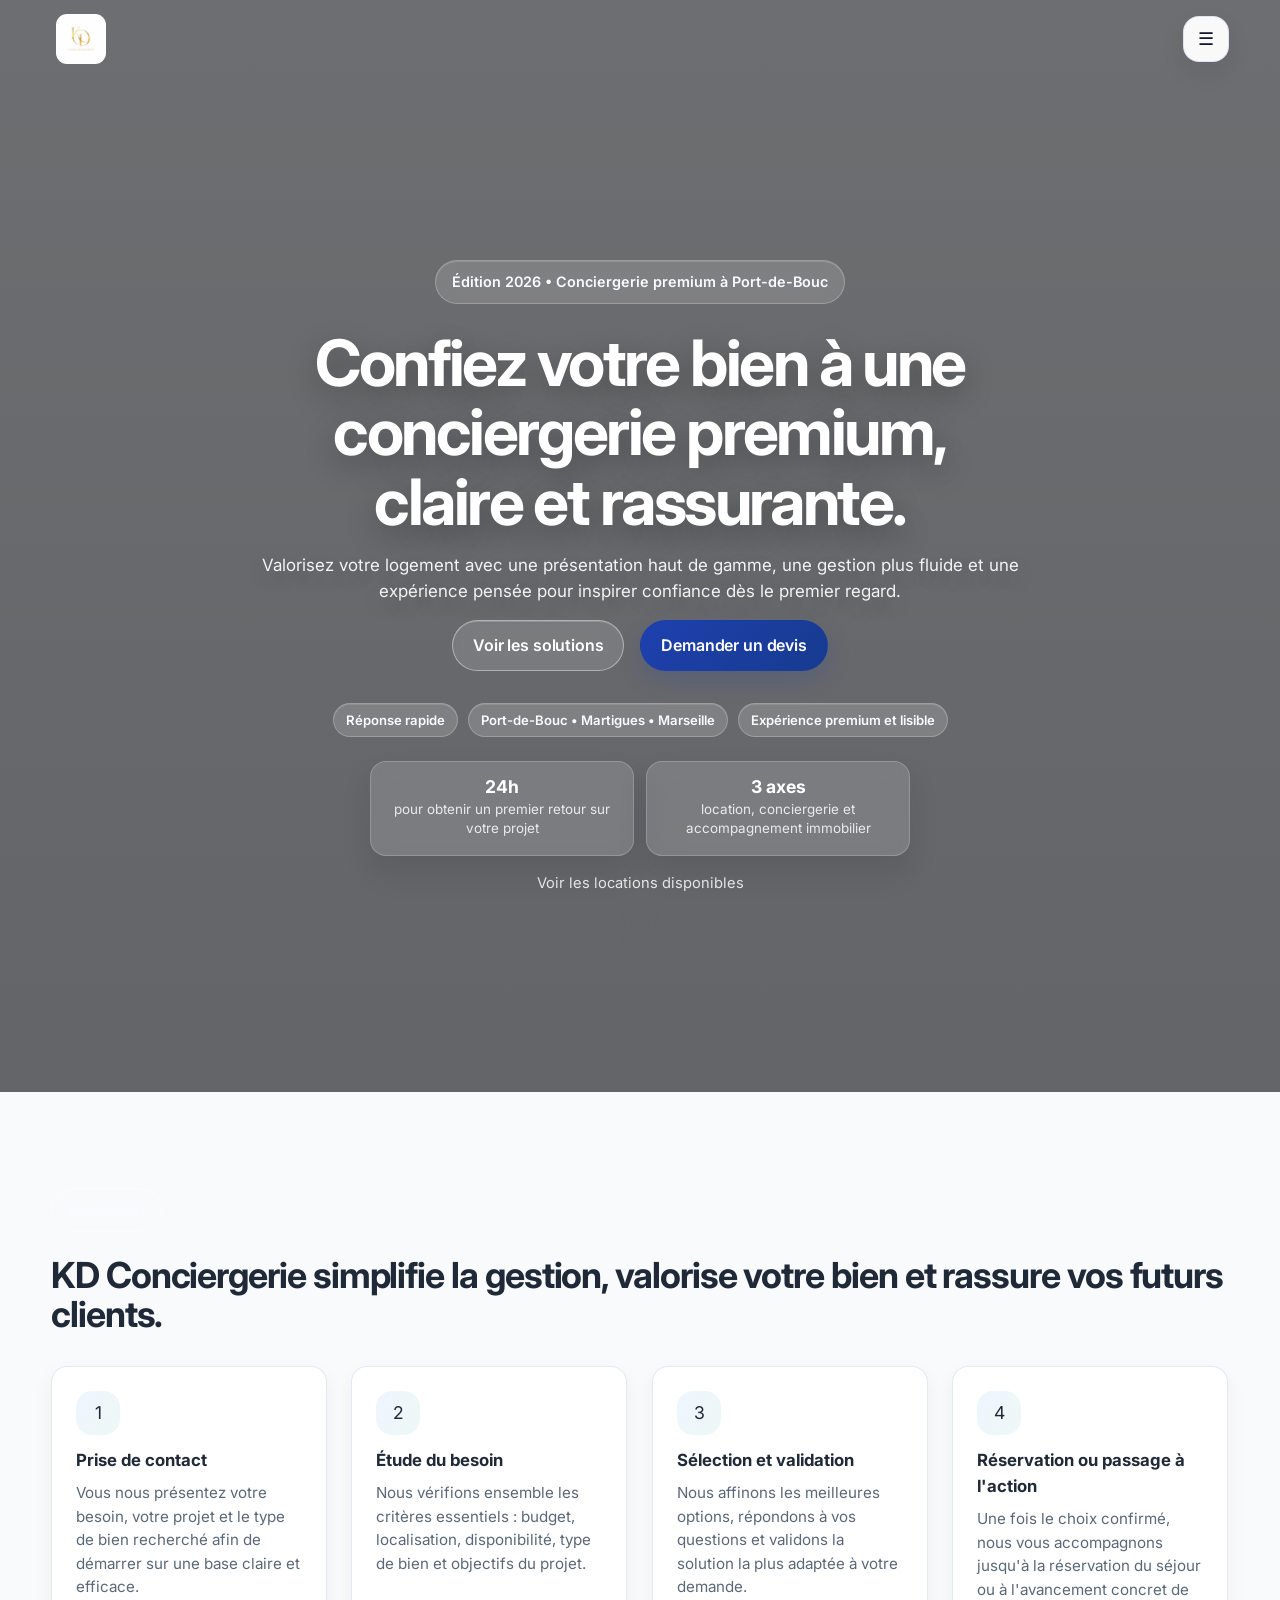
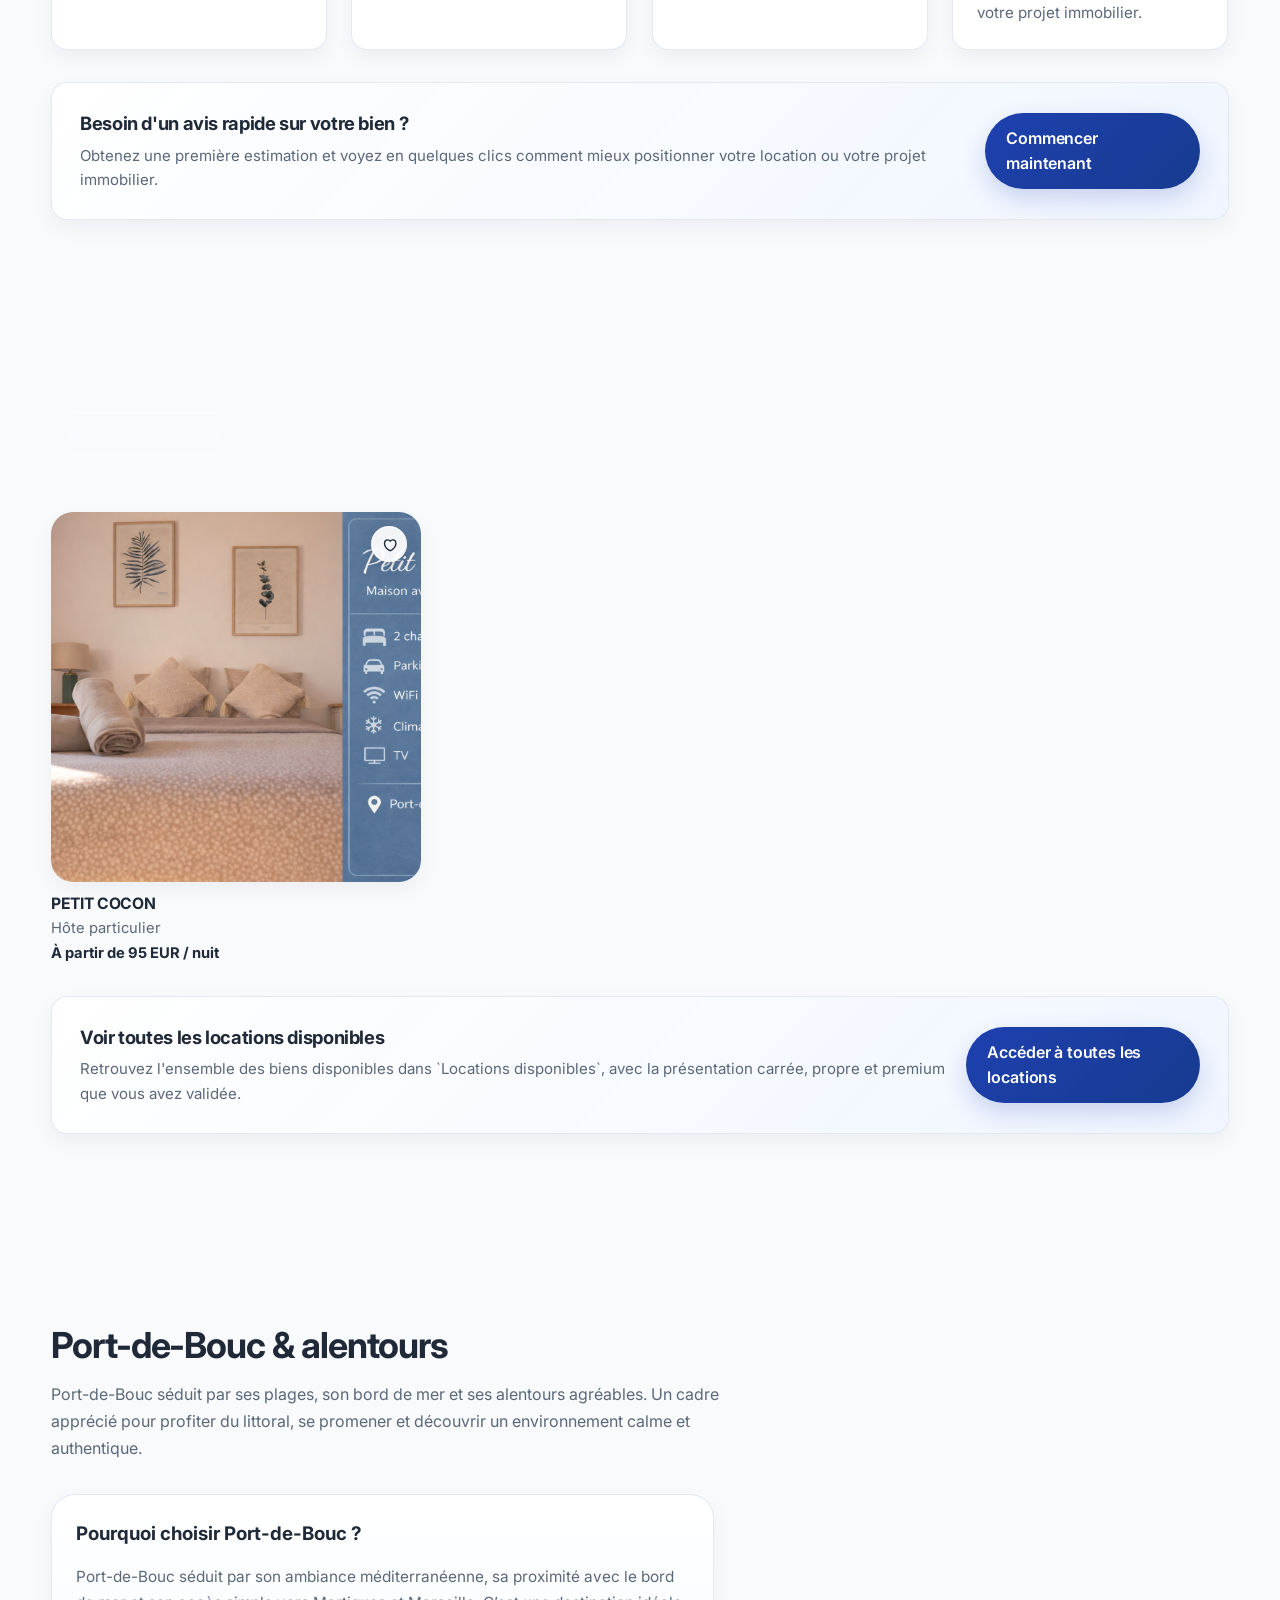
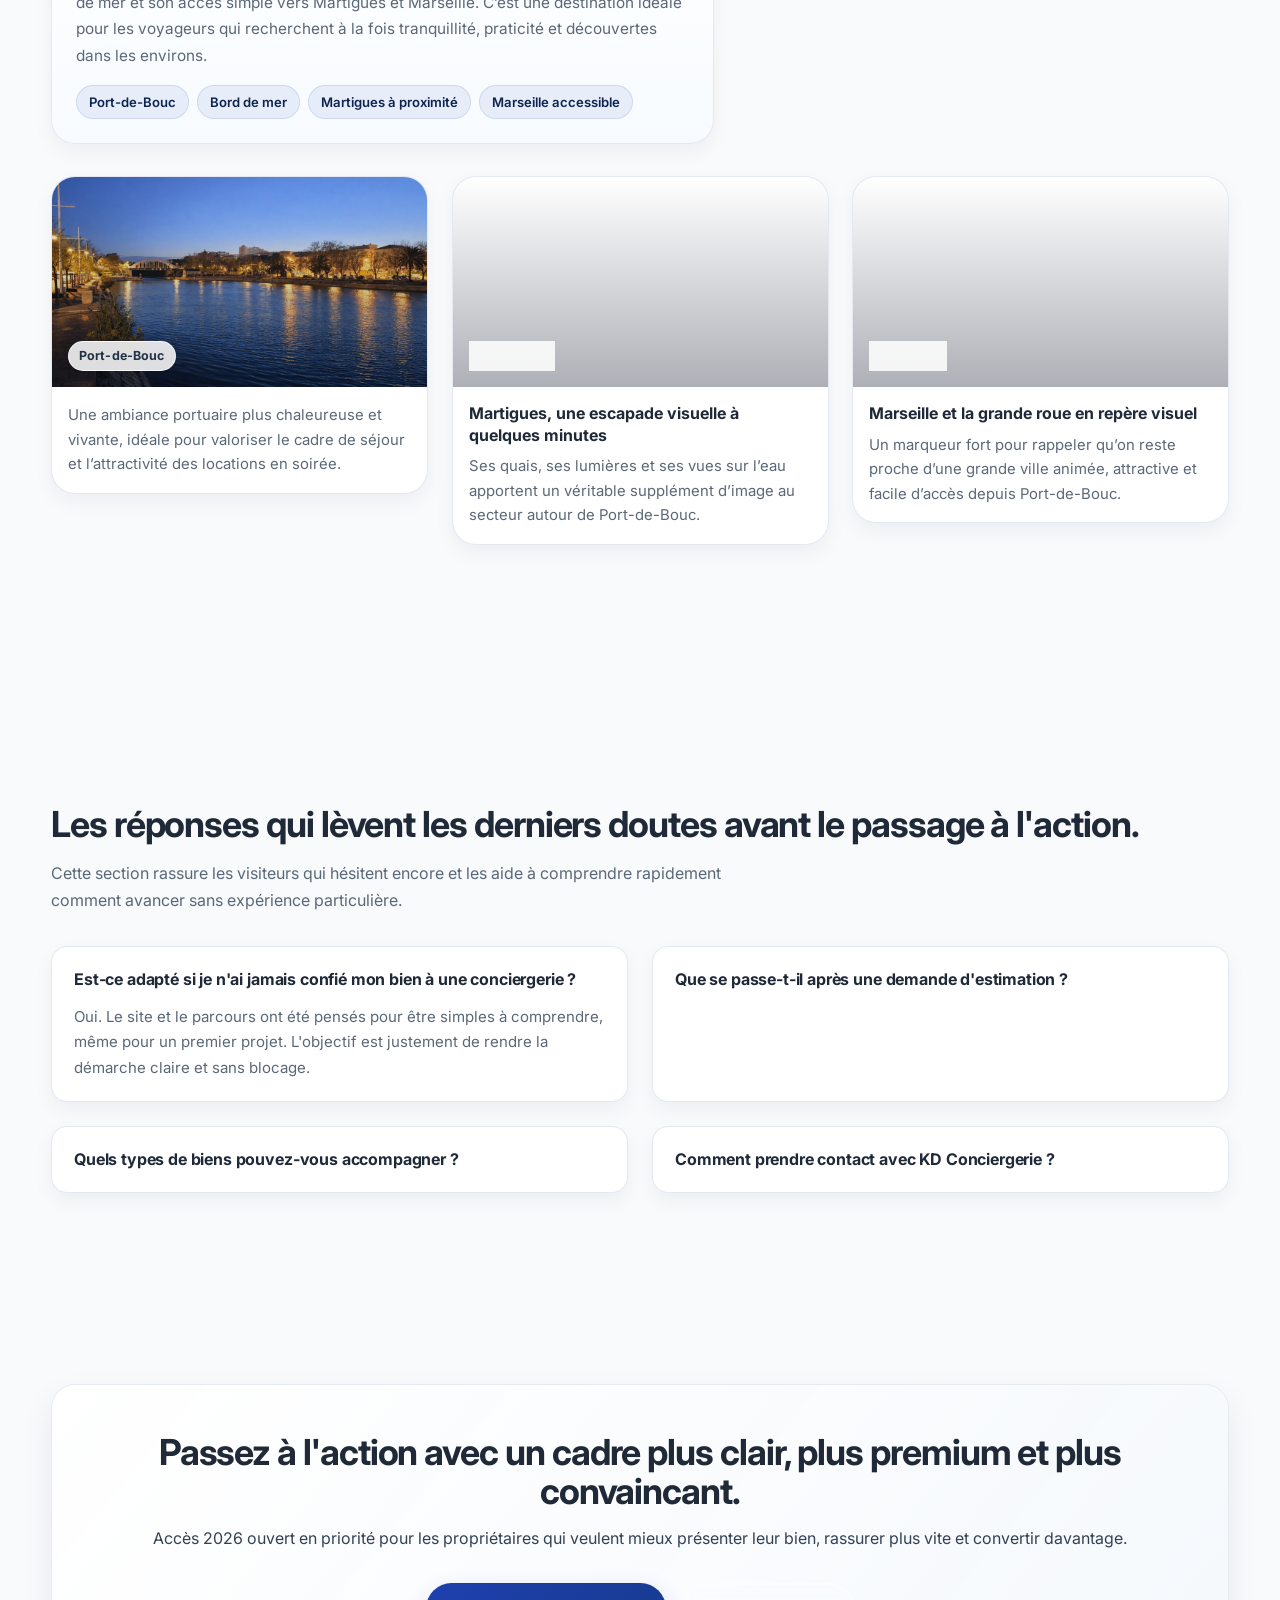
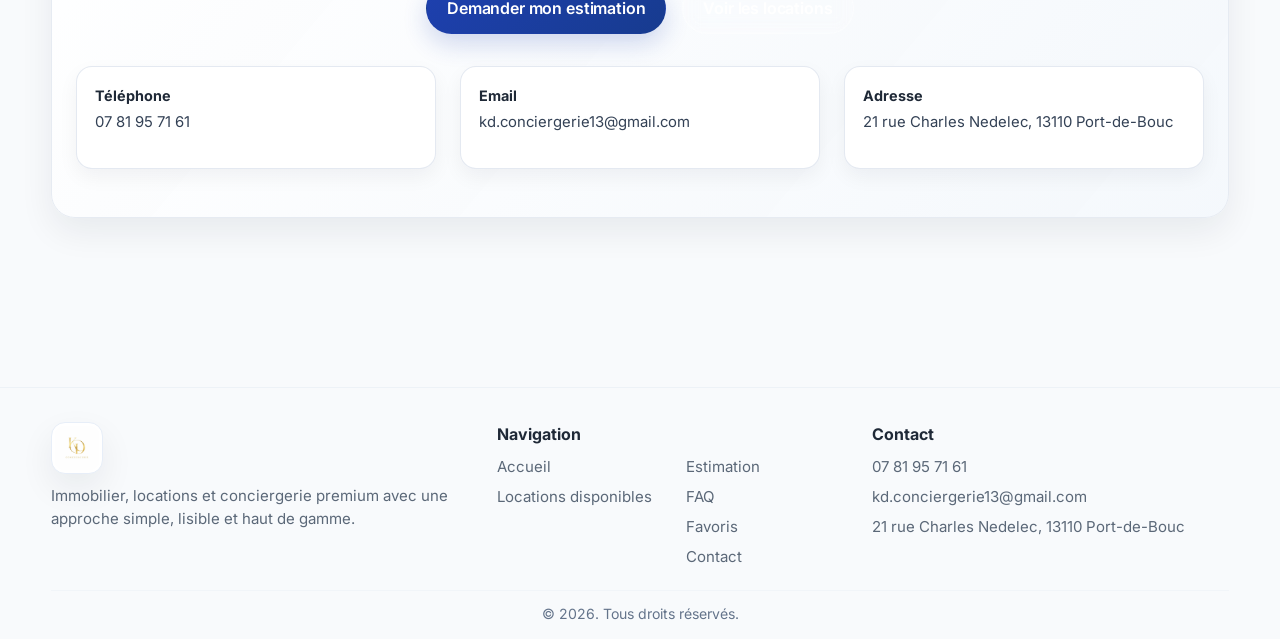
==== commit b6afdc10: "corrige la side bar et ajoute l onglet favoris qui permet d afficher les offres qu on a cocher avec " ====
--- a/index.html
+++ b/index.html
@@ -1986,7 +1986,7 @@
         <a href="./estimation.html">Estimation</a>
         <a href="./locations.html">Locations disponibles</a>
         <a href="#faq">FAQ</a>
-        <a href="./locations.html#favoris" id="favoritesNavLink">Favoris (0)</a>
+        <a href="./favoris.html" id="favoritesNavLink">Favoris (0)</a>
         <a href="#contact">Contact</a>
       </nav>
       <button class="menu-btn" id="menuBtn" aria-label="Ouvrir le menu">☰</button>
@@ -2210,7 +2210,7 @@
             <div class="footer-nav-col">
               <a href="./estimation.html">Estimation</a>
               <a href="#faq">FAQ</a>
-              <a href="./locations.html#favoris">Favoris</a>
+              <a href="./favoris.html">Favoris</a>
               <a href="#contact">Contact</a>
             </div>
           </div>
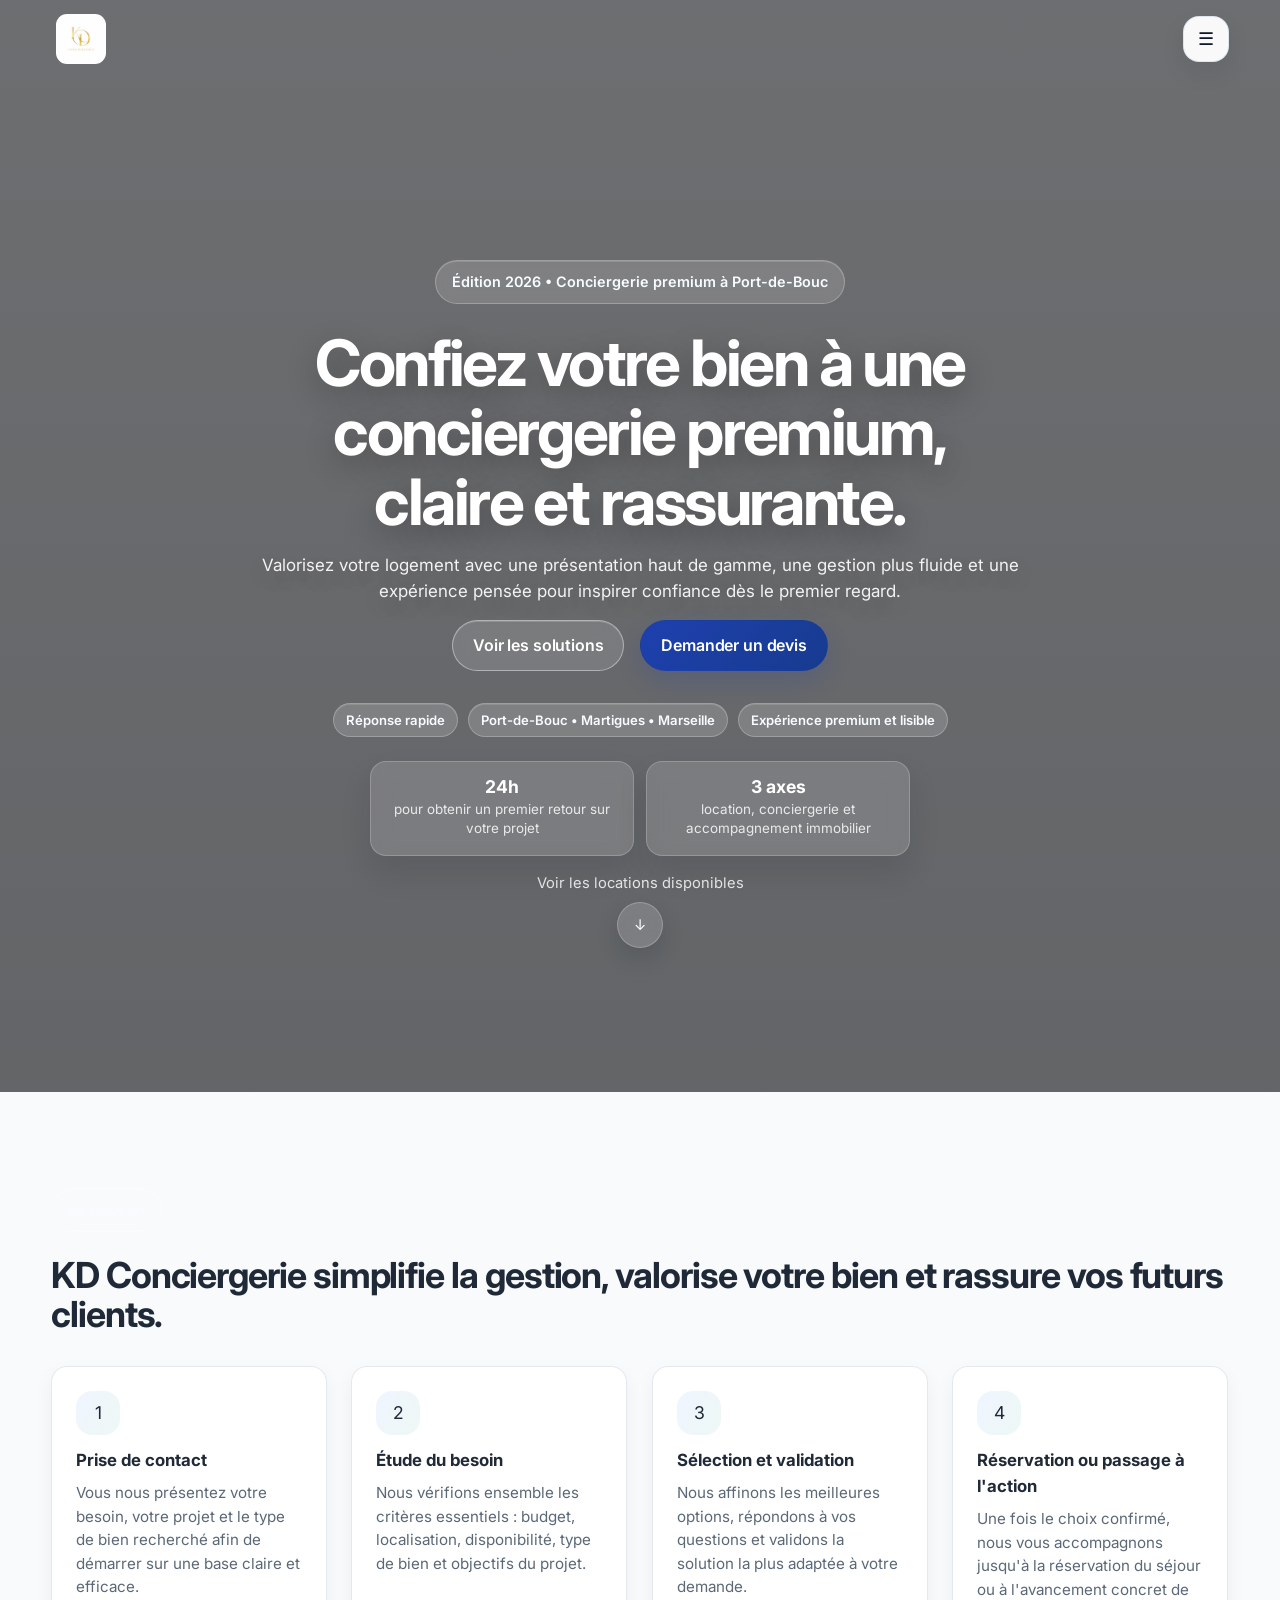
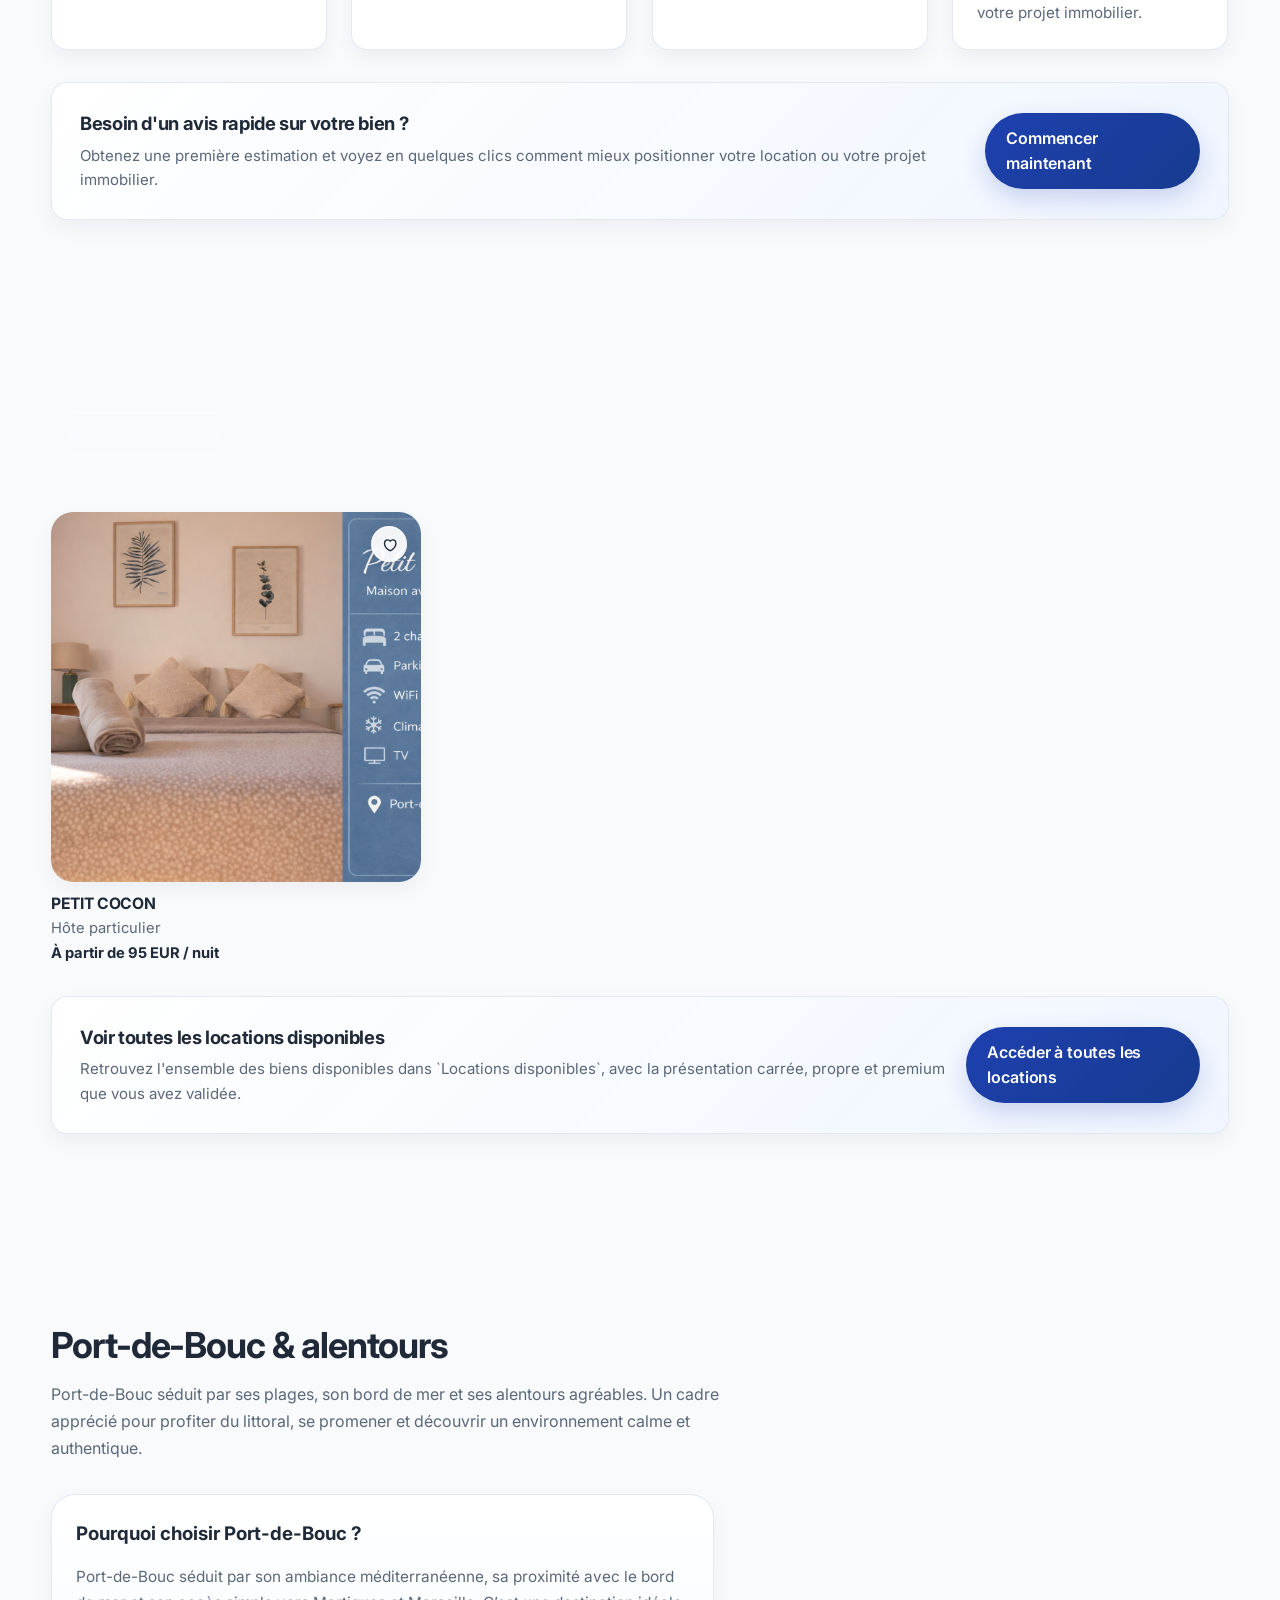
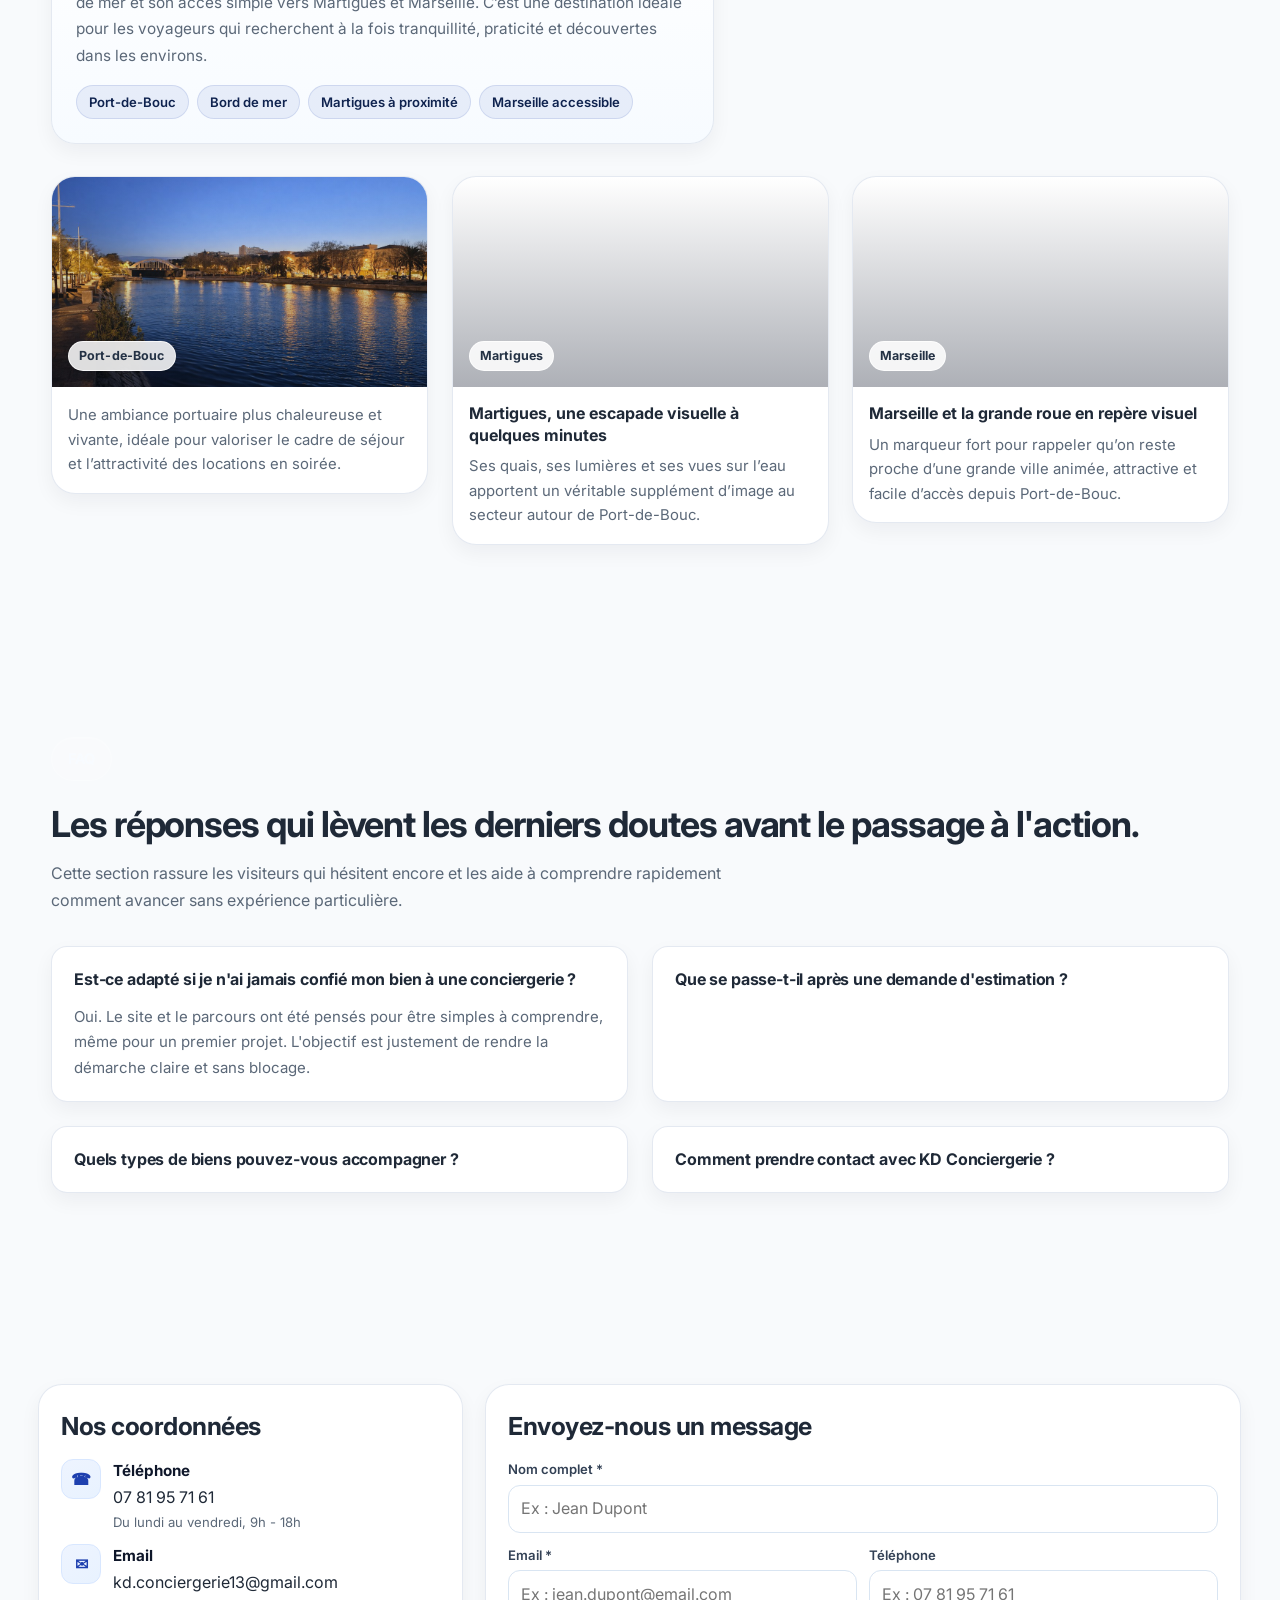
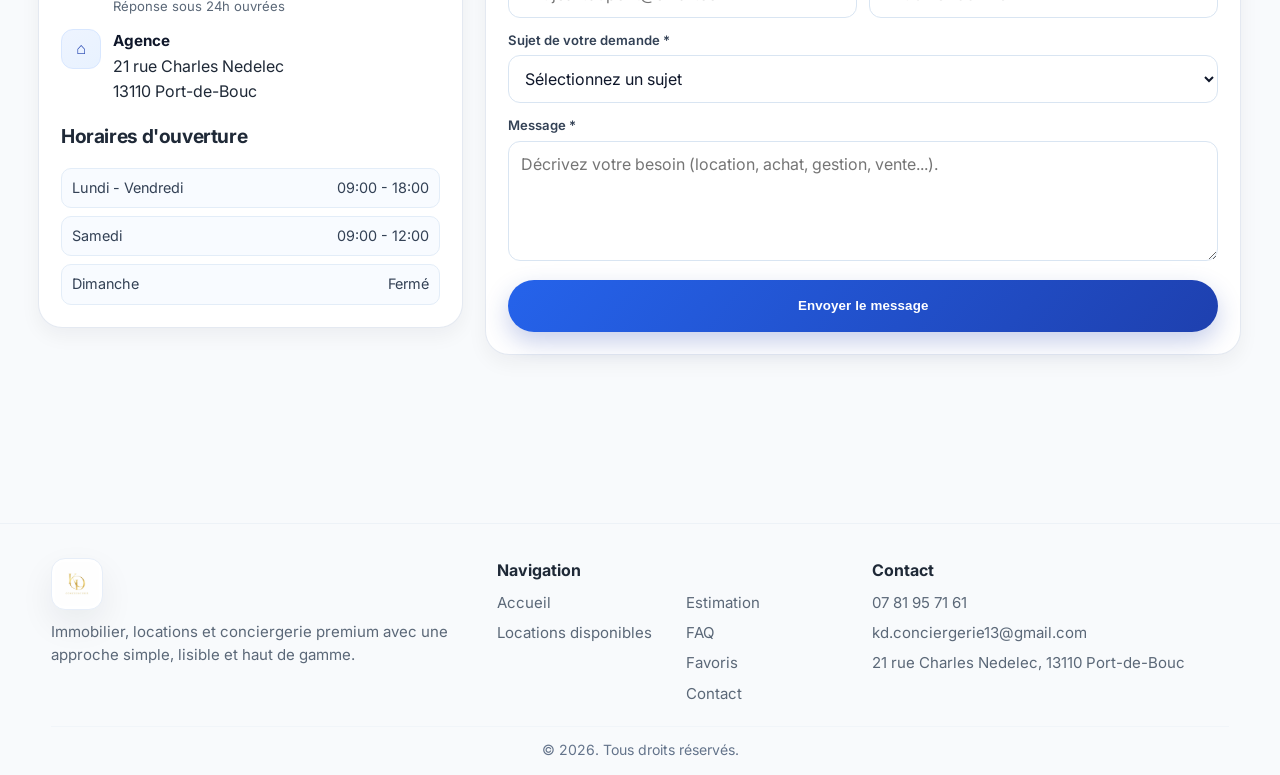
==== commit 7c0d7dd7: "annule le prompt precedent" ====
--- a/index.html
+++ b/index.html
@@ -1561,6 +1561,156 @@
       text-align: center;
     }
 
+    .contact-shell {
+      width: min(94%, var(--max));
+      margin: 0 auto;
+      display: grid;
+      grid-template-columns: minmax(280px, 0.9fr) minmax(0, 1.6fr);
+      gap: 22px;
+      align-items: start;
+    }
+
+    .contact-panel,
+    .contact-form-panel {
+      background: var(--surface-strong);
+      border: 1px solid rgba(226, 232, 240, 0.92);
+      border-radius: var(--radius-lg);
+      box-shadow: var(--shadow-soft);
+      padding: 22px;
+    }
+
+    .contact-panel h3,
+    .contact-form-panel h3 {
+      font-size: 1.55rem;
+      margin-bottom: 14px;
+      letter-spacing: -0.02em;
+    }
+
+    .contact-list {
+      display: grid;
+      gap: 12px;
+      margin-top: 8px;
+    }
+
+    .contact-row {
+      display: grid;
+      grid-template-columns: 40px minmax(0, 1fr);
+      gap: 12px;
+      align-items: start;
+    }
+
+    .contact-row-icon {
+      width: 40px;
+      height: 40px;
+      border-radius: 12px;
+      background: linear-gradient(145deg, #eef4ff, #e8f2ff);
+      border: 1px solid #d8e7ff;
+      display: grid;
+      place-items: center;
+      color: var(--blue);
+      font-weight: 700;
+    }
+
+    .contact-row strong {
+      display: block;
+      color: #0f172a;
+      font-size: 0.95rem;
+      margin-bottom: 2px;
+    }
+
+    .contact-row small {
+      display: block;
+      color: var(--muted);
+      font-size: 0.82rem;
+      margin-top: 2px;
+    }
+
+    .hours-grid {
+      margin-top: 16px;
+      display: grid;
+      gap: 8px;
+    }
+
+    .hours-grid div {
+      display: flex;
+      justify-content: space-between;
+      gap: 12px;
+      font-size: 0.9rem;
+      color: #334155;
+      padding: 8px 10px;
+      border-radius: 10px;
+      background: #f8fbff;
+      border: 1px solid #e3edf8;
+    }
+
+    .contact-form {
+      display: grid;
+      gap: 12px;
+    }
+
+    .contact-form-grid {
+      display: grid;
+      grid-template-columns: repeat(2, minmax(0, 1fr));
+      gap: 12px;
+    }
+
+    .contact-form .field-full {
+      grid-column: 1 / -1;
+    }
+
+    .contact-form label {
+      display: block;
+      font-size: 0.82rem;
+      font-weight: 600;
+      color: #334155;
+      margin-bottom: 5px;
+    }
+
+    .contact-form input,
+    .contact-form select,
+    .contact-form textarea {
+      width: 100%;
+      min-height: 48px;
+      border-radius: 12px;
+      border: 1px solid #d9e5f2;
+      background: #fff;
+      padding: 10px 12px;
+      font: inherit;
+      color: #0f172a;
+      transition: border-color 0.2s ease, box-shadow 0.2s ease;
+    }
+
+    .contact-form textarea {
+      min-height: 120px;
+      resize: vertical;
+    }
+
+    .contact-form input:focus,
+    .contact-form select:focus,
+    .contact-form textarea:focus {
+      outline: none;
+      border-color: rgba(31, 79, 214, 0.45);
+      box-shadow: 0 0 0 3px rgba(31, 79, 214, 0.08);
+    }
+
+    .contact-submit {
+      min-height: 52px;
+      border-radius: 999px;
+      border: none;
+      background: linear-gradient(130deg, #2563eb, #1e40af);
+      color: #fff;
+      font-weight: 700;
+      letter-spacing: 0.01em;
+      cursor: pointer;
+      box-shadow: 0 10px 24px rgba(30, 64, 175, 0.25);
+      transition: transform 0.2s ease, box-shadow 0.2s ease;
+    }
+
+    .contact-submit:hover {
+      transform: translateY(-1px);
+      box-shadow: 0 14px 26px rgba(30, 64, 175, 0.28);
+    }
+
     .cta p {
       color: #334155;
       margin-bottom: 16px;
@@ -1912,6 +2062,7 @@
       .stats-grid,
       .footer-grid,
       .contact-details,
+      .contact-form-grid,
       .interest-grid {
         grid-template-columns: repeat(2, 1fr);
       }
@@ -1963,6 +2114,8 @@
       .stats-grid,
       .footer-grid,
       .contact-details,
+      .contact-shell,
+      .contact-form-grid,
       .interest-grid,
       .hero-proof,
       .proof-strip-grid,
@@ -2164,28 +2317,79 @@
     </section>
 
     <section id="contact">
-      <div class="cta reveal">
-        <h2 class="section-title">Passez à l'action avec un cadre plus clair, plus premium et plus convaincant.</h2>
-        <p>Accès 2026 ouvert en priorité pour les propriétaires qui veulent mieux présenter leur bien, rassurer plus vite et convertir davantage.</p>
-        <div class="section-cta-row" style="justify-content: center;">
-          <a class="btn btn-primary" href="./estimation.html">Demander mon estimation</a>
-          <a class="btn btn-secondary" href="./locations.html">Voir les locations</a>
-        </div>
-
-        <div class="contact-details">
-          <div class="contact-item reveal">
-            <strong>Téléphone</strong>
-            <a href="tel:0781957161">07 81 95 71 61</a>
+      <div class="contact-shell reveal">
+        <aside class="contact-panel">
+          <h3>Nos coordonnées</h3>
+          <div class="contact-list">
+            <div class="contact-row">
+              <div class="contact-row-icon">☎</div>
+              <div>
+                <strong>Téléphone</strong>
+                <a href="tel:0781957161">07 81 95 71 61</a>
+                <small>Du lundi au vendredi, 9h - 18h</small>
+              </div>
+            </div>
+            <div class="contact-row">
+              <div class="contact-row-icon">✉</div>
+              <div>
+                <strong>Email</strong>
+                <a href="mailto:kd.conciergerie13@gmail.com">kd.conciergerie13@gmail.com</a>
+                <small>Réponse sous 24h ouvrées</small>
+              </div>
+            </div>
+            <div class="contact-row">
+              <div class="contact-row-icon">⌂</div>
+              <div>
+                <strong>Agence</strong>
+                <span>21 rue Charles Nedelec<br />13110 Port-de-Bouc</span>
+              </div>
+            </div>
           </div>
-          <div class="contact-item reveal">
-            <strong>Email</strong>
-            <a href="mailto:kd.conciergerie13@gmail.com">kd.conciergerie13@gmail.com</a>
+
+          <h3 style="font-size:1.2rem;margin-top:18px;">Horaires d'ouverture</h3>
+          <div class="hours-grid">
+            <div><span>Lundi - Vendredi</span><span>09:00 - 18:00</span></div>
+            <div><span>Samedi</span><span>09:00 - 12:00</span></div>
+            <div><span>Dimanche</span><span>Fermé</span></div>
           </div>
-          <div class="contact-item reveal">
-            <strong>Adresse</strong>
-            <p>21 rue Charles Nedelec, 13110 Port-de-Bouc</p>
-          </div>
-        </div>
+        </aside>
+
+        <section class="contact-form-panel">
+          <h3>Envoyez-nous un message</h3>
+          <form class="contact-form" id="contactRequestForm">
+            <div class="contact-form-grid">
+              <div class="field-full">
+                <label for="contactFullName">Nom complet *</label>
+                <input id="contactFullName" name="fullName" type="text" placeholder="Ex : Jean Dupont" required />
+              </div>
+              <div>
+                <label for="contactEmail">Email *</label>
+                <input id="contactEmail" name="email" type="email" placeholder="Ex : jean.dupont@email.com" required />
+              </div>
+              <div>
+                <label for="contactPhone">Téléphone</label>
+                <input id="contactPhone" name="phone" type="tel" placeholder="Ex : 07 81 95 71 61" />
+              </div>
+              <div class="field-full">
+                <label for="contactSubject">Sujet de votre demande *</label>
+                <select id="contactSubject" name="subject" required>
+                  <option value="">Sélectionnez un sujet</option>
+                  <option value="Location longue duree">Location longue durée</option>
+                  <option value="Gestion locative / conciergerie">Gestion locative / conciergerie</option>
+                  <option value="Achat immobilier">Achat immobilier</option>
+                  <option value="Vendre mon bien">Vendre mon bien</option>
+                  <option value="Demande d'estimation">Demande d'estimation</option>
+                  <option value="Autre demande">Autre demande</option>
+                </select>
+              </div>
+              <div class="field-full">
+                <label for="contactMessage">Message *</label>
+                <textarea id="contactMessage" name="message" placeholder="Décrivez votre besoin (location, achat, gestion, vente...)." required></textarea>
+              </div>
+            </div>
+            <button type="submit" class="contact-submit">Envoyer le message</button>
+          </form>
+        </section>
       </div>
     </section>
 
@@ -2346,6 +2550,32 @@
         uiFeedback.classList.remove("visible");
       }, 1600);
     };
+
+    const contactRequestForm = document.getElementById("contactRequestForm");
+    if (contactRequestForm) {
+      contactRequestForm.addEventListener("submit", (event) => {
+        event.preventDefault();
+        const fullName = String(document.getElementById("contactFullName")?.value || "").trim();
+        const email = String(document.getElementById("contactEmail")?.value || "").trim();
+        const phone = String(document.getElementById("contactPhone")?.value || "").trim();
+        const subject = String(document.getElementById("contactSubject")?.value || "").trim();
+        const message = String(document.getElementById("contactMessage")?.value || "").trim();
+        if (!fullName || !email || !subject || !message) {
+          showFeedback("Merci de compléter tous les champs obligatoires.");
+          return;
+        }
+        const mailSubject = `Demande ${subject} - ${fullName}`;
+        const mailBody = [
+          `Nom: ${fullName}`,
+          `Email: ${email}`,
+          `Telephone: ${phone || "Non renseigne"}`,
+          `Sujet: ${subject}`,
+          "",
+          message
+        ].join("\n");
+        window.location.href = `mailto:kd.conciergerie13@gmail.com?subject=${encodeURIComponent(mailSubject)}&body=${encodeURIComponent(mailBody)}`;
+      });
+    }
 
     const setFallback = (img) => {
       img.src = `data:image/svg+xml;charset=UTF-8,${fallbackSvg}`;
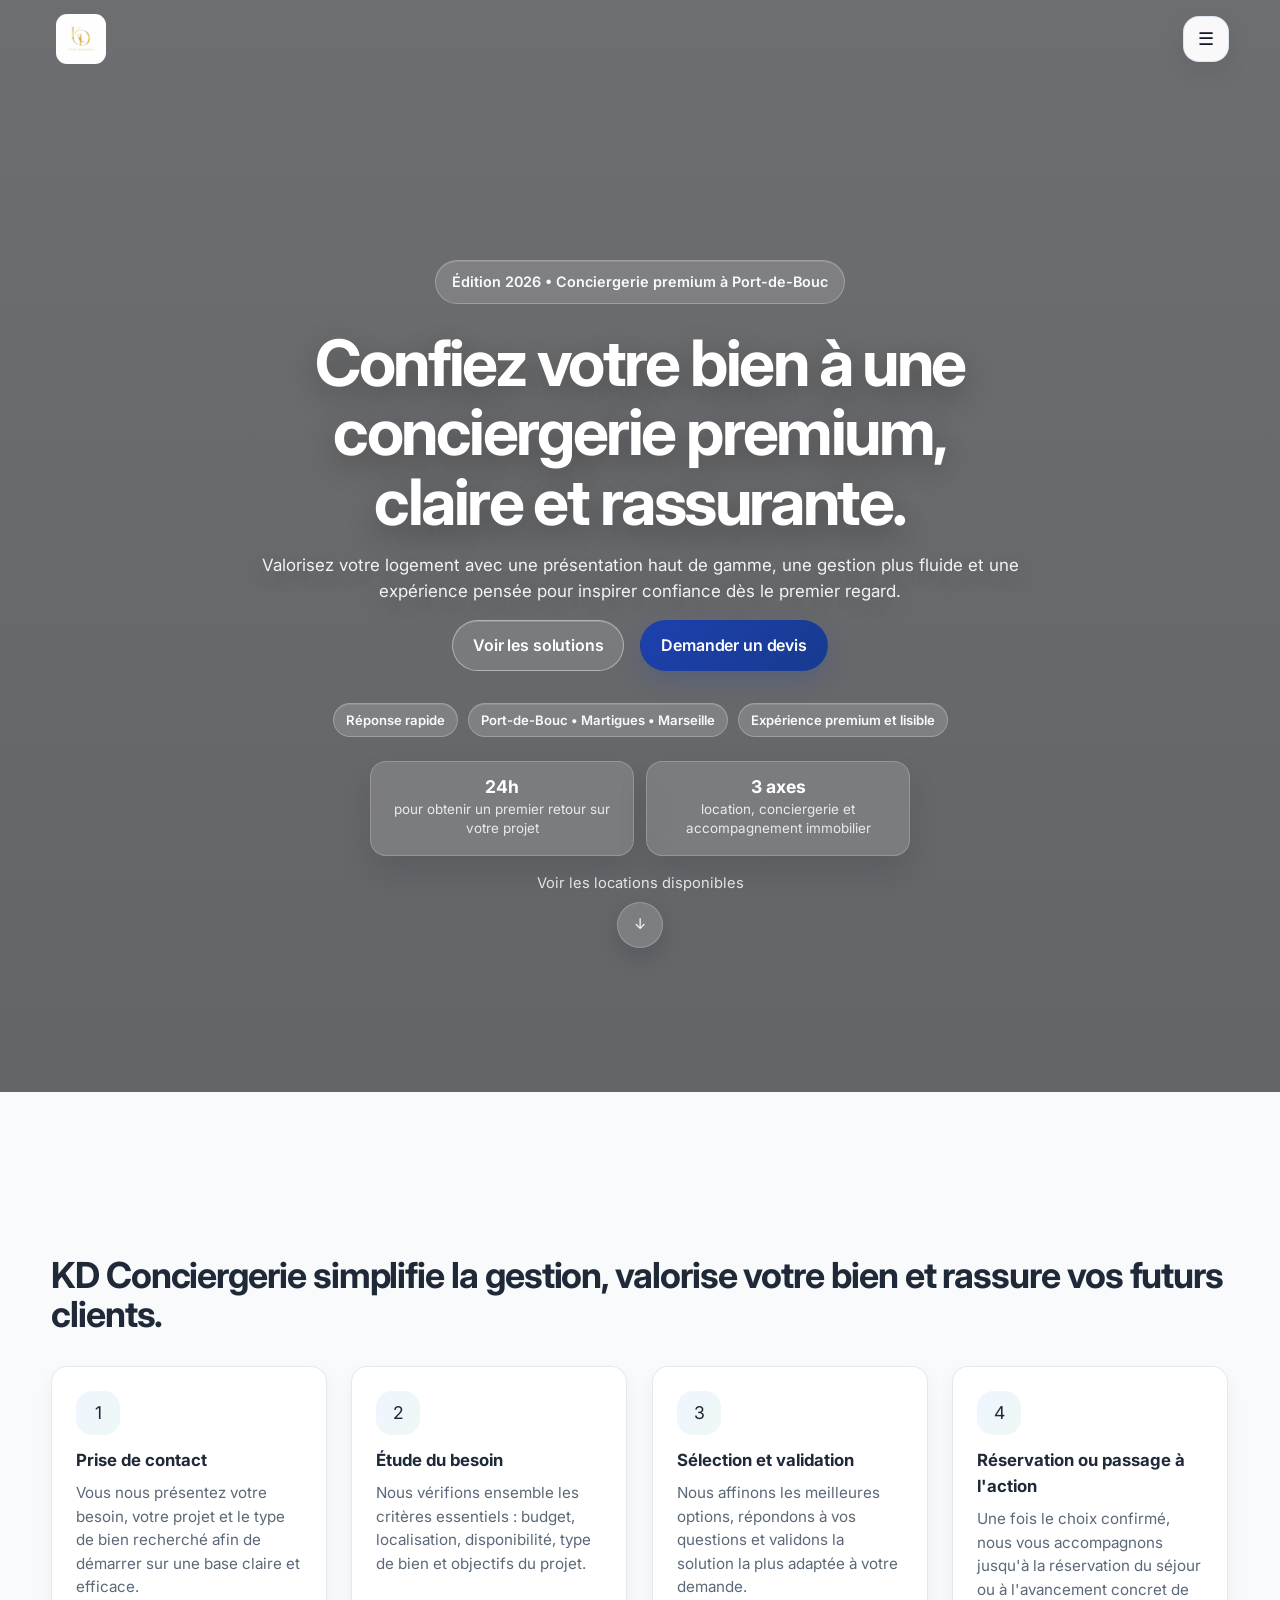
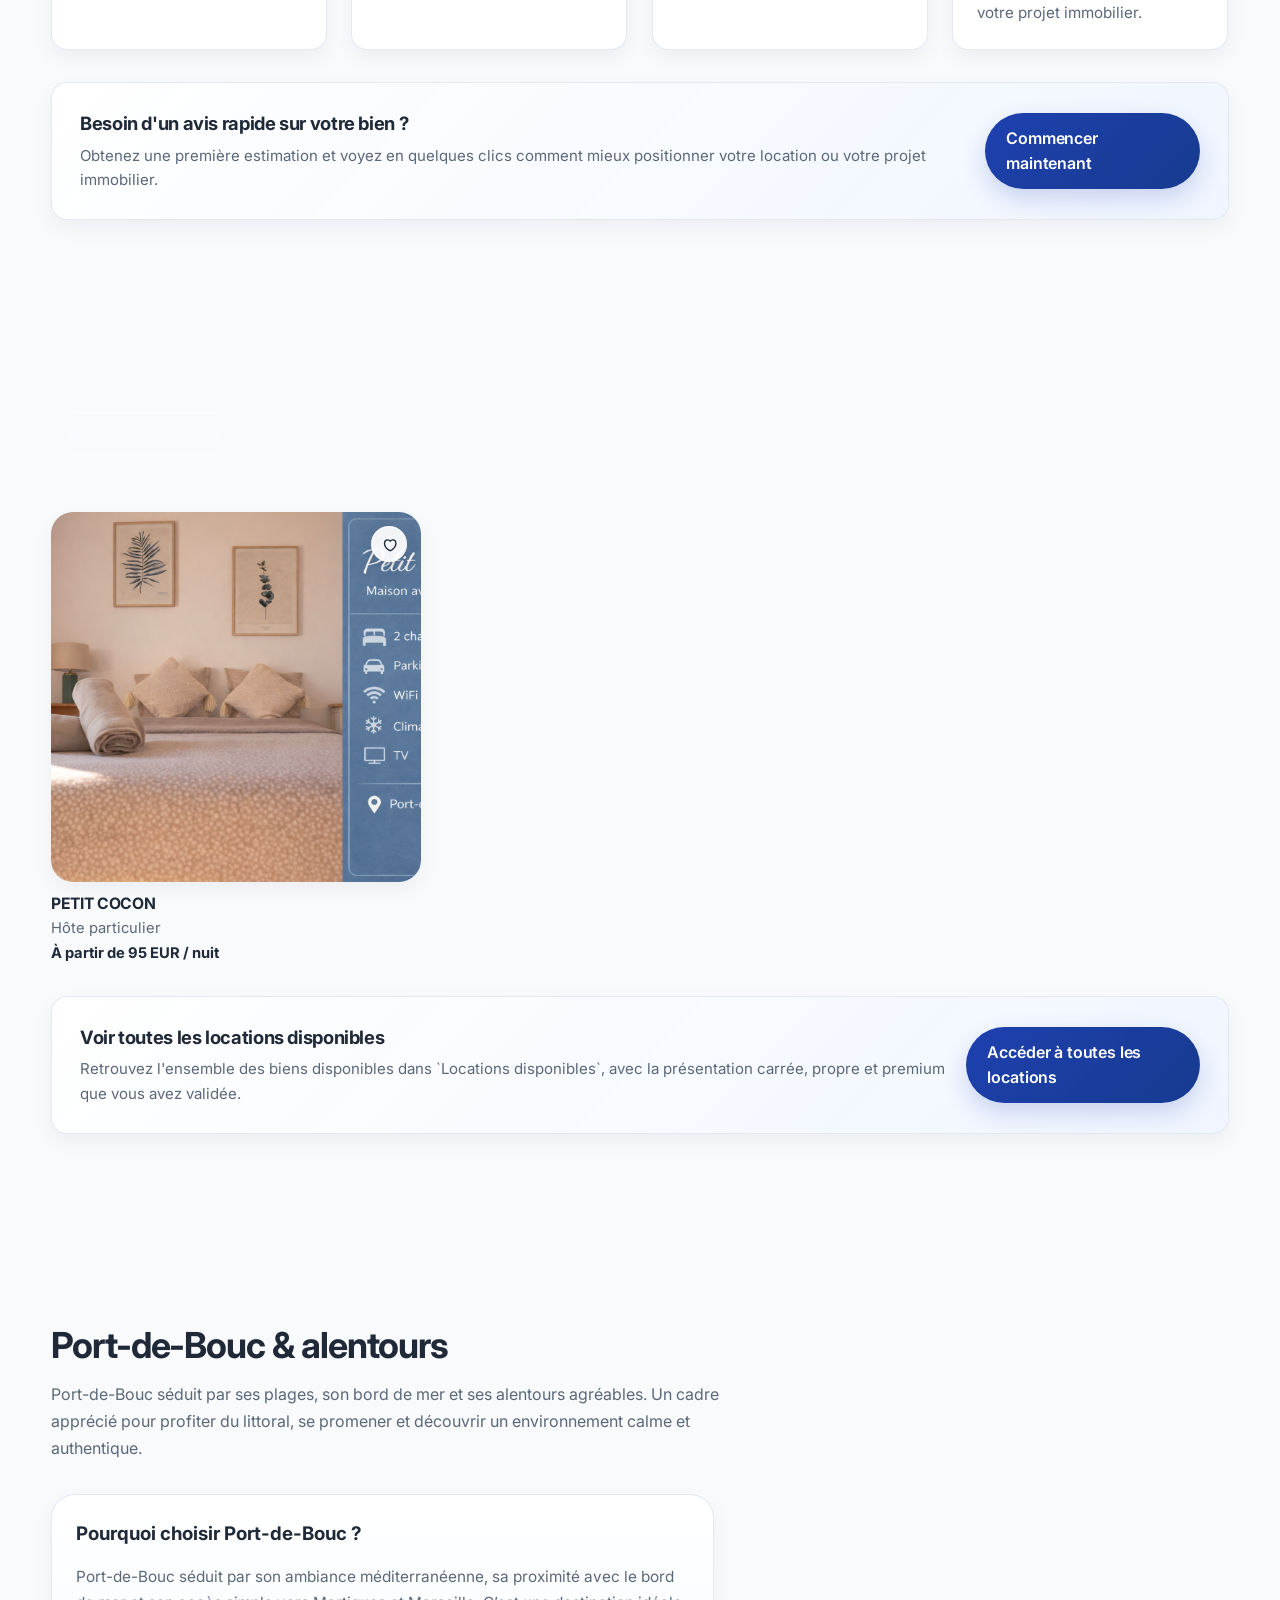
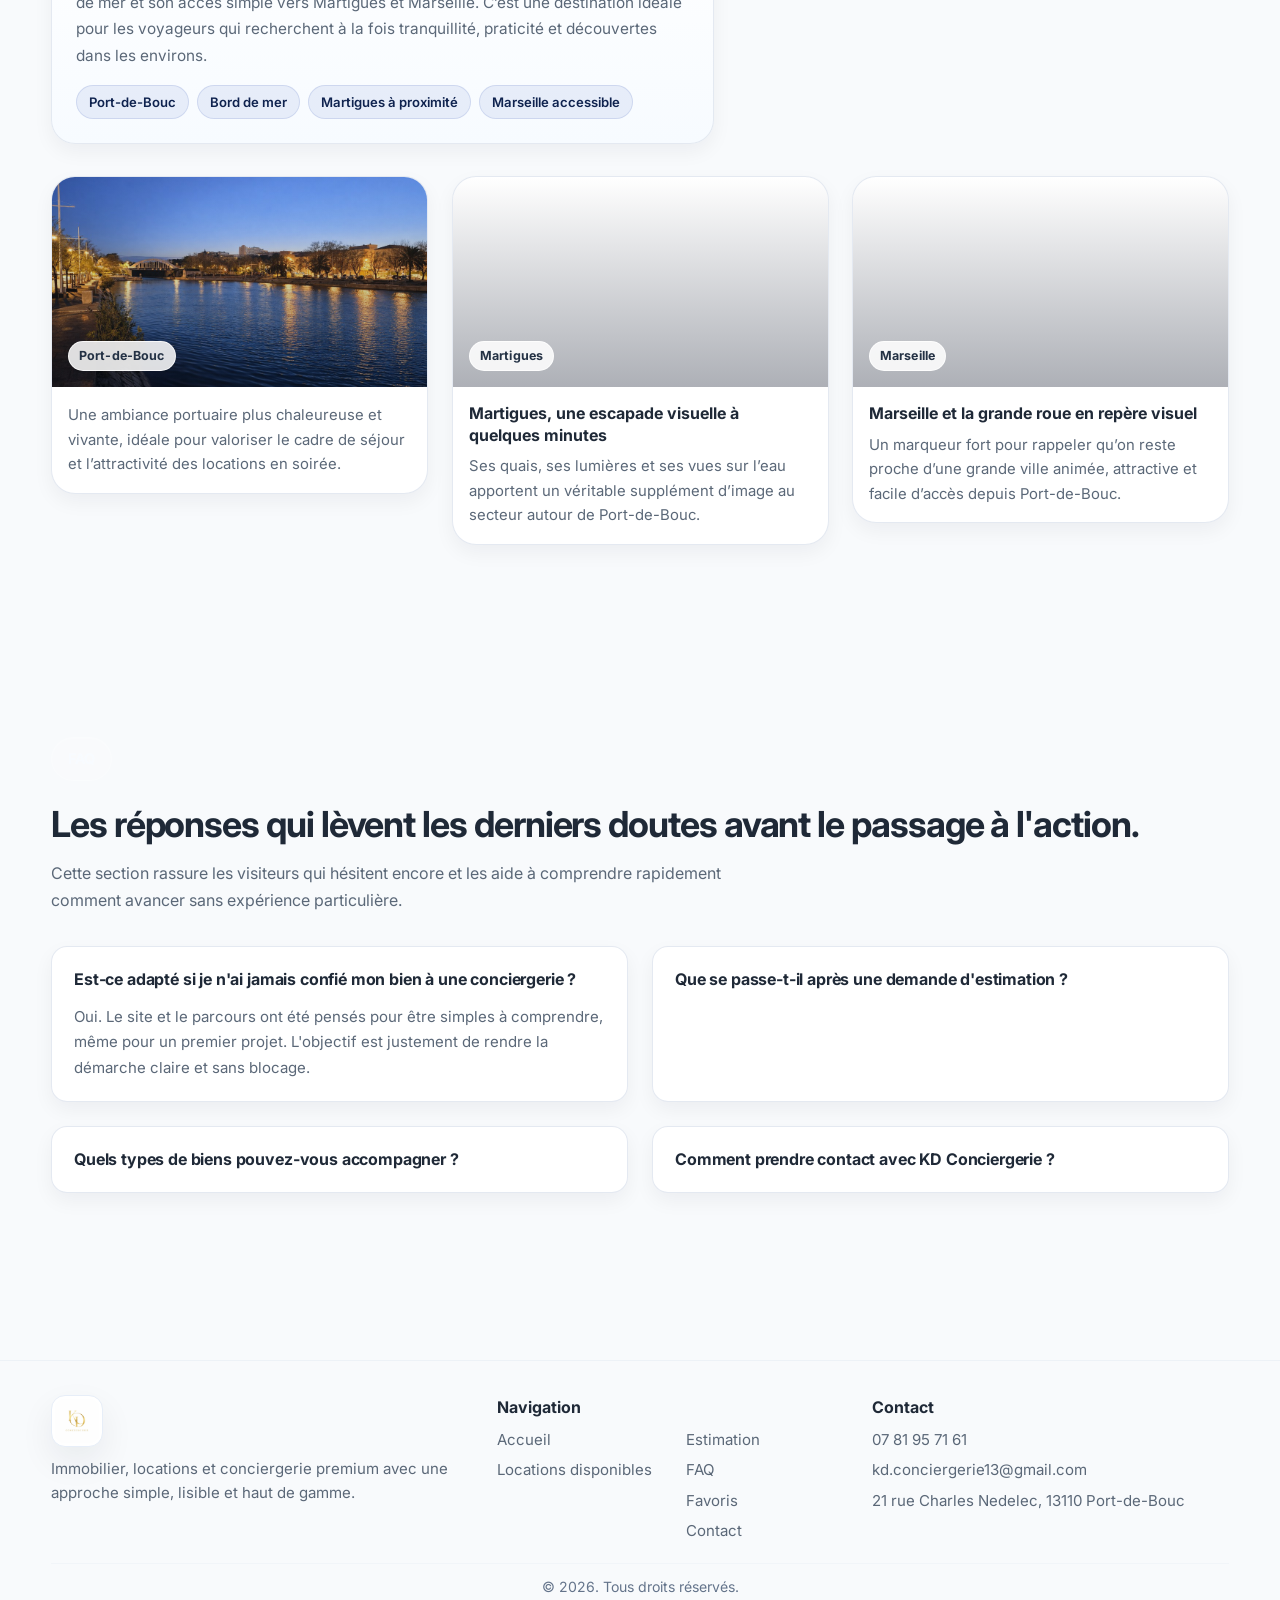
==== commit c4cb3c4d: "met a jour la page d accueil et l onglet contact" ====
--- a/index.html
+++ b/index.html
@@ -502,8 +502,7 @@
 
     .stats-grid,
     .services-grid,
-    .locations-grid,
-    .contact-details {
+    .locations-grid {
       margin-top: var(--space-4);
       display: grid;
       gap: var(--space-3);
@@ -520,11 +519,6 @@
     .locations-grid {
       grid-template-columns: repeat(3, minmax(0, 228px));
       justify-content: center;
-    }
-
-    .contact-details {
-      grid-template-columns: repeat(3, 1fr);
-      text-align: left;
     }
 
     .home-preview-grid {
@@ -924,8 +918,7 @@
 
     .stat,
     .service-card,
-    .location-card,
-    .contact-item {
+    .location-card {
       background: var(--surface-strong);
       border: 1px solid rgba(226, 232, 240, 0.92);
       border-radius: var(--radius);
@@ -1561,176 +1554,9 @@
       text-align: center;
     }
 
-    .contact-shell {
-      width: min(94%, var(--max));
-      margin: 0 auto;
-      display: grid;
-      grid-template-columns: minmax(280px, 0.9fr) minmax(0, 1.6fr);
-      gap: 22px;
-      align-items: start;
-    }
-
-    .contact-panel,
-    .contact-form-panel {
-      background: var(--surface-strong);
-      border: 1px solid rgba(226, 232, 240, 0.92);
-      border-radius: var(--radius-lg);
-      box-shadow: var(--shadow-soft);
-      padding: 22px;
-    }
-
-    .contact-panel h3,
-    .contact-form-panel h3 {
-      font-size: 1.55rem;
-      margin-bottom: 14px;
-      letter-spacing: -0.02em;
-    }
-
-    .contact-list {
-      display: grid;
-      gap: 12px;
-      margin-top: 8px;
-    }
-
-    .contact-row {
-      display: grid;
-      grid-template-columns: 40px minmax(0, 1fr);
-      gap: 12px;
-      align-items: start;
-    }
-
-    .contact-row-icon {
-      width: 40px;
-      height: 40px;
-      border-radius: 12px;
-      background: linear-gradient(145deg, #eef4ff, #e8f2ff);
-      border: 1px solid #d8e7ff;
-      display: grid;
-      place-items: center;
-      color: var(--blue);
-      font-weight: 700;
-    }
-
-    .contact-row strong {
-      display: block;
-      color: #0f172a;
-      font-size: 0.95rem;
-      margin-bottom: 2px;
-    }
-
-    .contact-row small {
-      display: block;
-      color: var(--muted);
-      font-size: 0.82rem;
-      margin-top: 2px;
-    }
-
-    .hours-grid {
-      margin-top: 16px;
-      display: grid;
-      gap: 8px;
-    }
-
-    .hours-grid div {
-      display: flex;
-      justify-content: space-between;
-      gap: 12px;
-      font-size: 0.9rem;
-      color: #334155;
-      padding: 8px 10px;
-      border-radius: 10px;
-      background: #f8fbff;
-      border: 1px solid #e3edf8;
-    }
-
-    .contact-form {
-      display: grid;
-      gap: 12px;
-    }
-
-    .contact-form-grid {
-      display: grid;
-      grid-template-columns: repeat(2, minmax(0, 1fr));
-      gap: 12px;
-    }
-
-    .contact-form .field-full {
-      grid-column: 1 / -1;
-    }
-
-    .contact-form label {
-      display: block;
-      font-size: 0.82rem;
-      font-weight: 600;
-      color: #334155;
-      margin-bottom: 5px;
-    }
-
-    .contact-form input,
-    .contact-form select,
-    .contact-form textarea {
-      width: 100%;
-      min-height: 48px;
-      border-radius: 12px;
-      border: 1px solid #d9e5f2;
-      background: #fff;
-      padding: 10px 12px;
-      font: inherit;
-      color: #0f172a;
-      transition: border-color 0.2s ease, box-shadow 0.2s ease;
-    }
-
-    .contact-form textarea {
-      min-height: 120px;
-      resize: vertical;
-    }
-
-    .contact-form input:focus,
-    .contact-form select:focus,
-    .contact-form textarea:focus {
-      outline: none;
-      border-color: rgba(31, 79, 214, 0.45);
-      box-shadow: 0 0 0 3px rgba(31, 79, 214, 0.08);
-    }
-
-    .contact-submit {
-      min-height: 52px;
-      border-radius: 999px;
-      border: none;
-      background: linear-gradient(130deg, #2563eb, #1e40af);
-      color: #fff;
-      font-weight: 700;
-      letter-spacing: 0.01em;
-      cursor: pointer;
-      box-shadow: 0 10px 24px rgba(30, 64, 175, 0.25);
-      transition: transform 0.2s ease, box-shadow 0.2s ease;
-    }
-
-    .contact-submit:hover {
-      transform: translateY(-1px);
-      box-shadow: 0 14px 26px rgba(30, 64, 175, 0.28);
-    }
-
     .cta p {
       color: #334155;
       margin-bottom: 16px;
-    }
-
-    .contact-item {
-      padding: 18px;
-      font-size: 0.93rem;
-      color: #334155;
-    }
-
-    .contact-item strong {
-      display: block;
-      margin-bottom: 4px;
-      color: var(--text);
-      font-size: 0.9rem;
-    }
-
-    .contact-item a:hover {
-      color: var(--blue);
     }
 
     .favorites-empty {
@@ -2061,8 +1887,6 @@
       .home-preview-grid,
       .stats-grid,
       .footer-grid,
-      .contact-details,
-      .contact-form-grid,
       .interest-grid {
         grid-template-columns: repeat(2, 1fr);
       }
@@ -2113,9 +1937,6 @@
       .home-preview-grid,
       .stats-grid,
       .footer-grid,
-      .contact-details,
-      .contact-shell,
-      .contact-form-grid,
       .interest-grid,
       .hero-proof,
       .proof-strip-grid,
@@ -2140,7 +1961,7 @@
         <a href="./locations.html">Locations disponibles</a>
         <a href="#faq">FAQ</a>
         <a href="./favoris.html" id="favoritesNavLink">Favoris (0)</a>
-        <a href="#contact">Contact</a>
+        <a href="./contact.html">Contact</a>
       </nav>
       <button class="menu-btn" id="menuBtn" aria-label="Ouvrir le menu">☰</button>
     </div>
@@ -2310,86 +2131,9 @@
           </details>
           <details class="faq-item reveal">
             <summary>Comment prendre contact avec KD Conciergerie ?</summary>
-            <p>Vous pouvez faire une demande d'estimation en ligne ou nous contacter directement par téléphone ou par e-mail. Nous revenons vers vous rapidement pour comprendre votre besoin et vous orienter vers la solution la plus adaptée.</p>
+            <p>Vous pouvez faire une demande d'estimation en ligne, nous appeler, nous écrire par e-mail ou envoyer un message via le formulaire de contact. Nous revenons vers vous rapidement pour comprendre votre besoin et vous orienter vers la solution la plus adaptée.</p>
           </details>
         </div>
-      </div>
-    </section>
-
-    <section id="contact">
-      <div class="contact-shell reveal">
-        <aside class="contact-panel">
-          <h3>Nos coordonnées</h3>
-          <div class="contact-list">
-            <div class="contact-row">
-              <div class="contact-row-icon">☎</div>
-              <div>
-                <strong>Téléphone</strong>
-                <a href="tel:0781957161">07 81 95 71 61</a>
-                <small>Du lundi au vendredi, 9h - 18h</small>
-              </div>
-            </div>
-            <div class="contact-row">
-              <div class="contact-row-icon">✉</div>
-              <div>
-                <strong>Email</strong>
-                <a href="mailto:kd.conciergerie13@gmail.com">kd.conciergerie13@gmail.com</a>
-                <small>Réponse sous 24h ouvrées</small>
-              </div>
-            </div>
-            <div class="contact-row">
-              <div class="contact-row-icon">⌂</div>
-              <div>
-                <strong>Agence</strong>
-                <span>21 rue Charles Nedelec<br />13110 Port-de-Bouc</span>
-              </div>
-            </div>
-          </div>
-
-          <h3 style="font-size:1.2rem;margin-top:18px;">Horaires d'ouverture</h3>
-          <div class="hours-grid">
-            <div><span>Lundi - Vendredi</span><span>09:00 - 18:00</span></div>
-            <div><span>Samedi</span><span>09:00 - 12:00</span></div>
-            <div><span>Dimanche</span><span>Fermé</span></div>
-          </div>
-        </aside>
-
-        <section class="contact-form-panel">
-          <h3>Envoyez-nous un message</h3>
-          <form class="contact-form" id="contactRequestForm">
-            <div class="contact-form-grid">
-              <div class="field-full">
-                <label for="contactFullName">Nom complet *</label>
-                <input id="contactFullName" name="fullName" type="text" placeholder="Ex : Jean Dupont" required />
-              </div>
-              <div>
-                <label for="contactEmail">Email *</label>
-                <input id="contactEmail" name="email" type="email" placeholder="Ex : jean.dupont@email.com" required />
-              </div>
-              <div>
-                <label for="contactPhone">Téléphone</label>
-                <input id="contactPhone" name="phone" type="tel" placeholder="Ex : 07 81 95 71 61" />
-              </div>
-              <div class="field-full">
-                <label for="contactSubject">Sujet de votre demande *</label>
-                <select id="contactSubject" name="subject" required>
-                  <option value="">Sélectionnez un sujet</option>
-                  <option value="Location longue duree">Location longue durée</option>
-                  <option value="Gestion locative / conciergerie">Gestion locative / conciergerie</option>
-                  <option value="Achat immobilier">Achat immobilier</option>
-                  <option value="Vendre mon bien">Vendre mon bien</option>
-                  <option value="Demande d'estimation">Demande d'estimation</option>
-                  <option value="Autre demande">Autre demande</option>
-                </select>
-              </div>
-              <div class="field-full">
-                <label for="contactMessage">Message *</label>
-                <textarea id="contactMessage" name="message" placeholder="Décrivez votre besoin (location, achat, gestion, vente...)." required></textarea>
-              </div>
-            </div>
-            <button type="submit" class="contact-submit">Envoyer le message</button>
-          </form>
-        </section>
       </div>
     </section>
 
@@ -2415,7 +2159,7 @@
               <a href="./estimation.html">Estimation</a>
               <a href="#faq">FAQ</a>
               <a href="./favoris.html">Favoris</a>
-              <a href="#contact">Contact</a>
+              <a href="./contact.html">Contact</a>
             </div>
           </div>
         </div>
@@ -2550,32 +2294,6 @@
         uiFeedback.classList.remove("visible");
       }, 1600);
     };
-
-    const contactRequestForm = document.getElementById("contactRequestForm");
-    if (contactRequestForm) {
-      contactRequestForm.addEventListener("submit", (event) => {
-        event.preventDefault();
-        const fullName = String(document.getElementById("contactFullName")?.value || "").trim();
-        const email = String(document.getElementById("contactEmail")?.value || "").trim();
-        const phone = String(document.getElementById("contactPhone")?.value || "").trim();
-        const subject = String(document.getElementById("contactSubject")?.value || "").trim();
-        const message = String(document.getElementById("contactMessage")?.value || "").trim();
-        if (!fullName || !email || !subject || !message) {
-          showFeedback("Merci de compléter tous les champs obligatoires.");
-          return;
-        }
-        const mailSubject = `Demande ${subject} - ${fullName}`;
-        const mailBody = [
-          `Nom: ${fullName}`,
-          `Email: ${email}`,
-          `Telephone: ${phone || "Non renseigne"}`,
-          `Sujet: ${subject}`,
-          "",
-          message
-        ].join("\n");
-        window.location.href = `mailto:kd.conciergerie13@gmail.com?subject=${encodeURIComponent(mailSubject)}&body=${encodeURIComponent(mailBody)}`;
-      });
-    }
 
     const setFallback = (img) => {
       img.src = `data:image/svg+xml;charset=UTF-8,${fallbackSvg}`;
@@ -2824,7 +2542,7 @@
           </div>
           <div class="location-actions">
             <a class="btn-mini btn-mini-primary js-view-more" href="#">Voir plus</a>
-            <a class="btn-mini" href="#contact">Contacter</a>
+            <a class="btn-mini" href="./contact.html">Contacter</a>
           </div>
         </div>
       `;
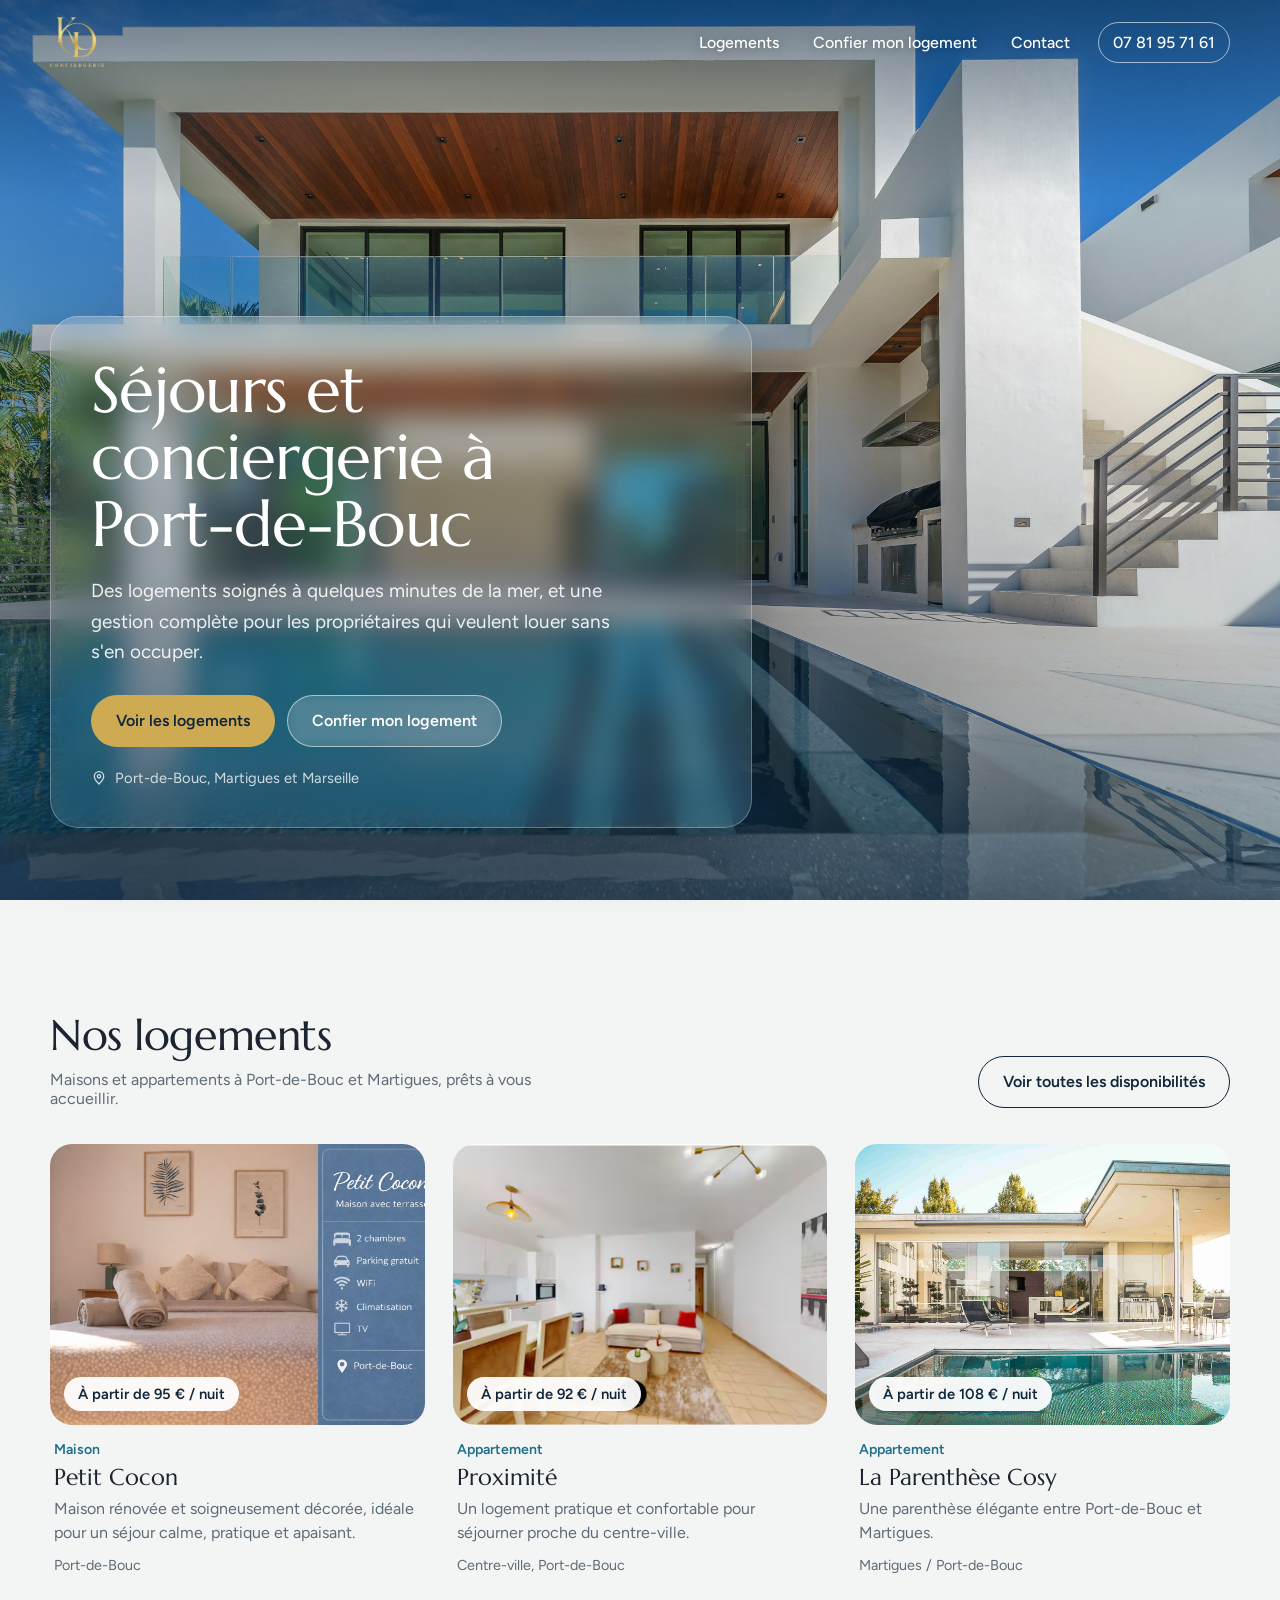
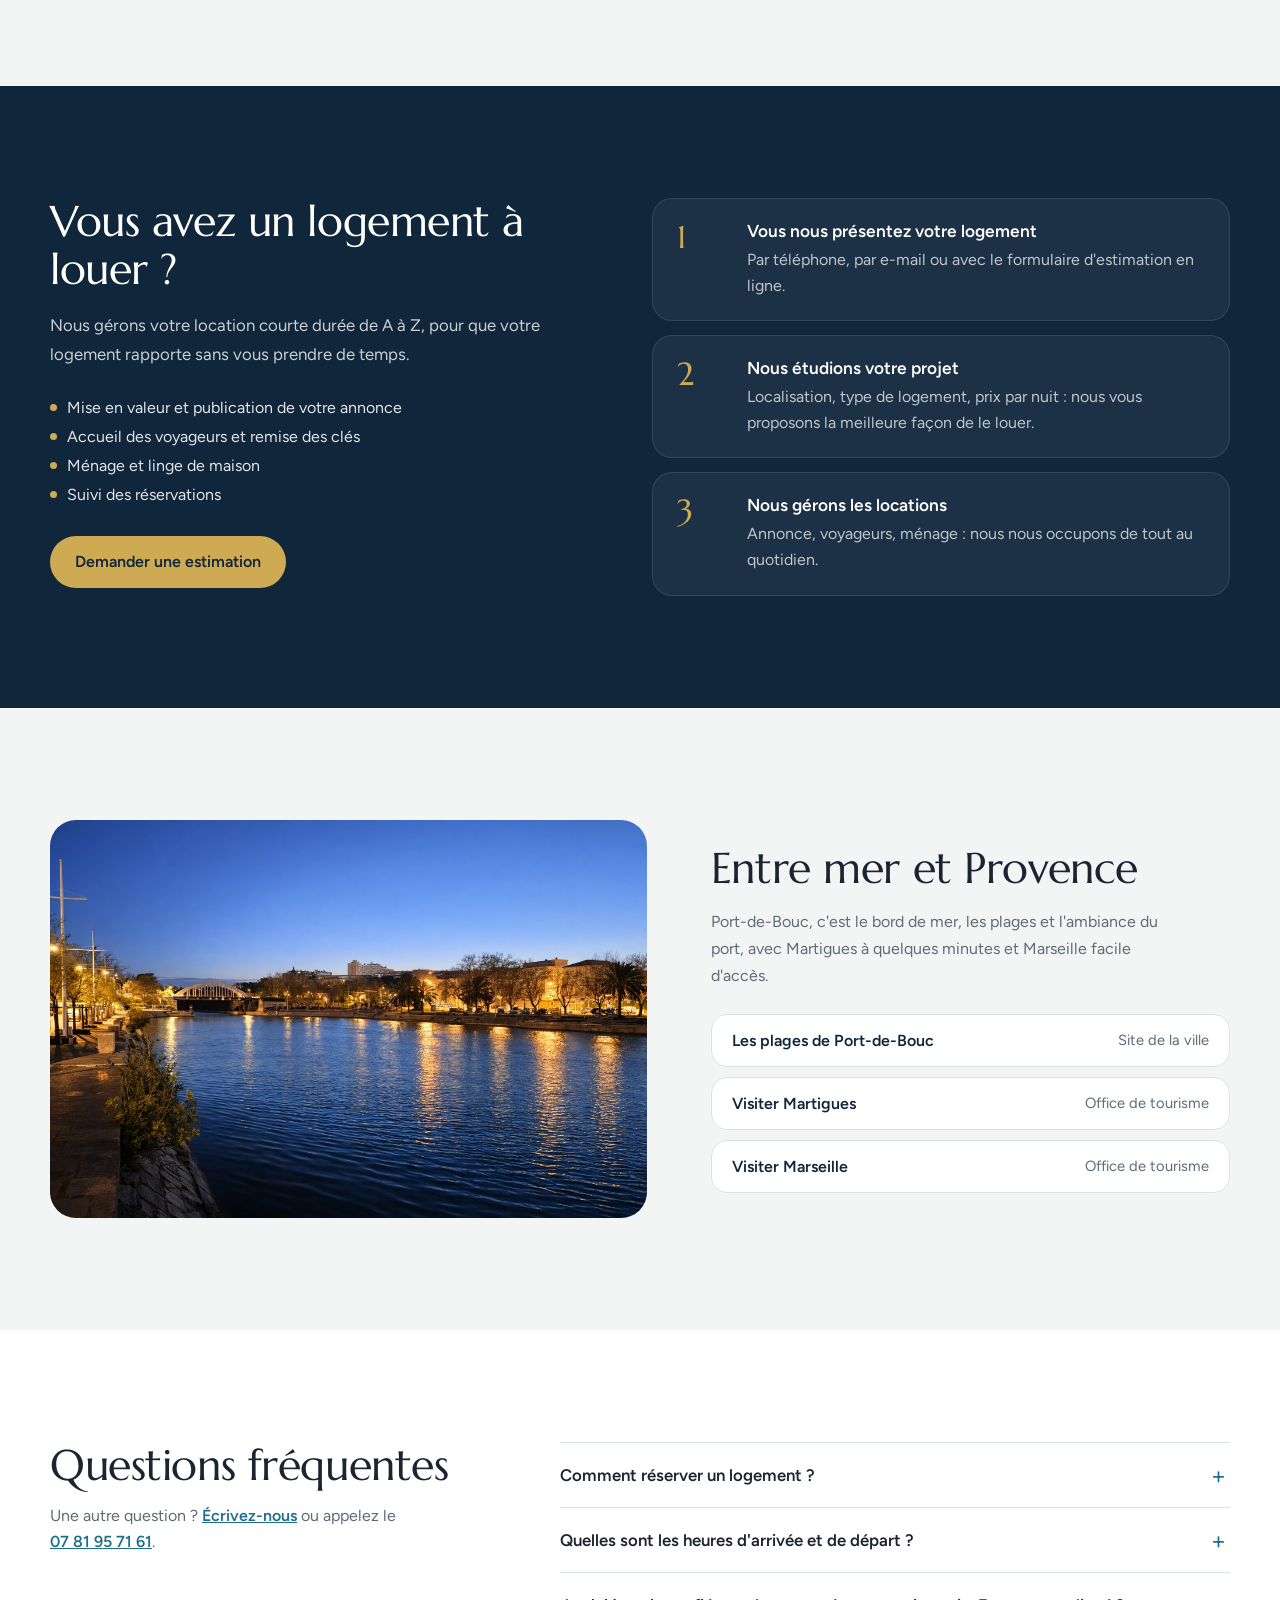
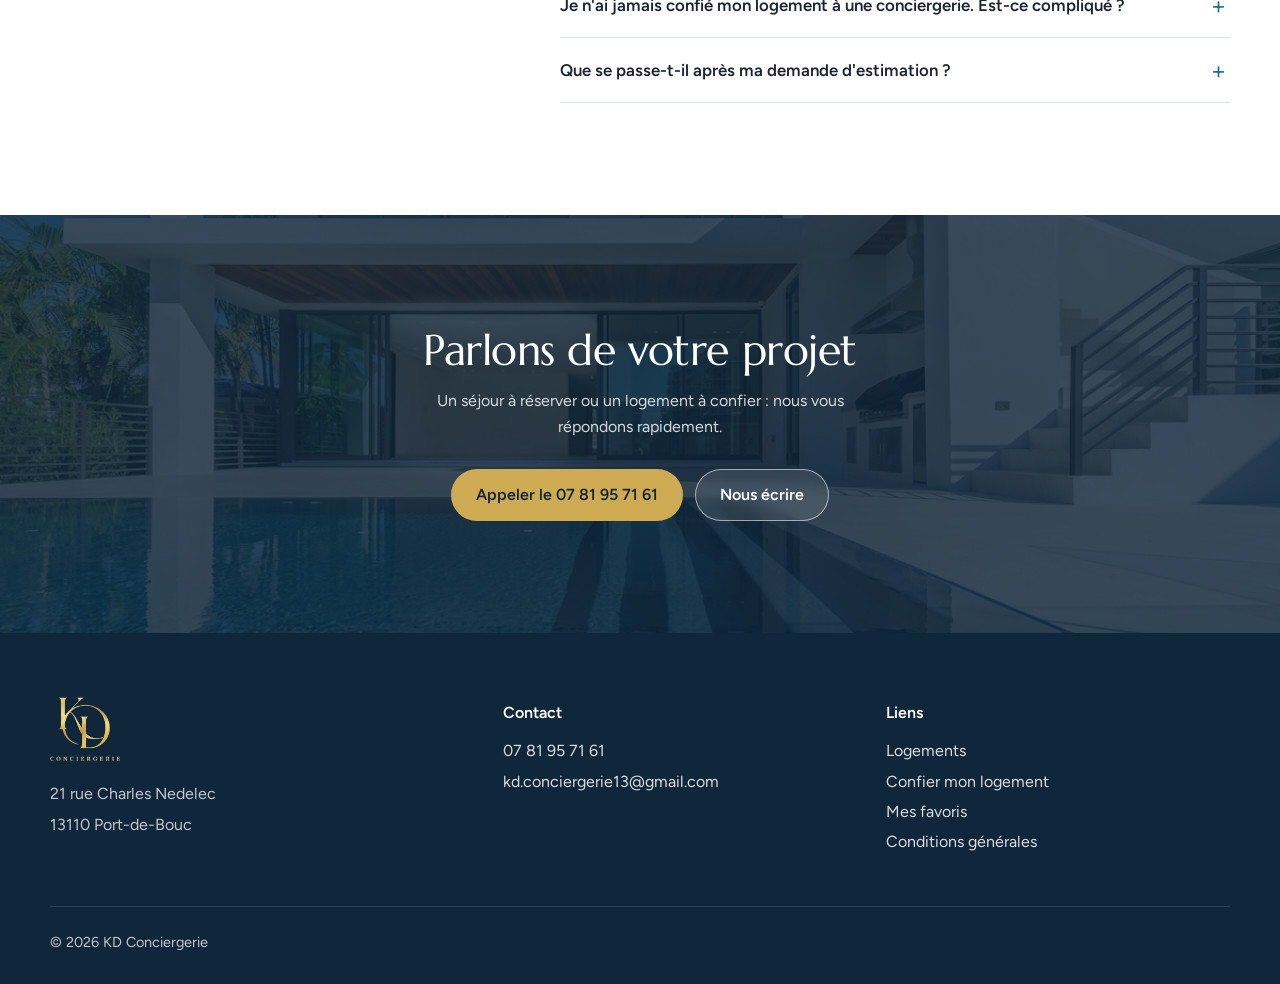
==== commit 44892a17: "Nouveau design : accueil avec villa, theme commun, navigation simplifiee Corrige aussi la page virem" ====
--- a/index.html
+++ b/index.html
@@ -3,2795 +3,534 @@
 <head>
   <meta charset="UTF-8" />
   <meta name="viewport" content="width=device-width, initial-scale=1.0" />
-  <meta name="description" content="KD Conciergerie accompagne les propriétaires à Port-de-Bouc et Martigues avec une conciergerie premium, des locations valorisées et une estimation rapide." />
-  <title>KD Conciergerie | Conciergerie premium et locations</title>
-  <link rel="icon" type="image/png" href="./Logo.png" />
+  <title>KD Conciergerie | Séjours et conciergerie à Port-de-Bouc</title>
+  <meta name="description" content="Logements soignés près de la mer à Port-de-Bouc et gestion complète de locations courte durée pour les propriétaires." />
+  <link rel="icon" href="./Logo.png" />
   <link rel="preconnect" href="https://fonts.googleapis.com" />
   <link rel="preconnect" href="https://fonts.gstatic.com" crossorigin />
-  <link href="https://fonts.googleapis.com/css2?family=Inter:wght@300;400;500;600;700;800&display=swap" rel="stylesheet" />
-  <link href="https://fonts.cdnfonts.com/css/signatura" rel="stylesheet" />
+  <link href="https://fonts.googleapis.com/css2?family=Figtree:wght@400;500;600;700&family=Marcellus&display=swap" rel="stylesheet" />
+  <link rel="preload" as="image" href="./assets/villa-2400.jpg" media="(min-width: 900px)" />
+  <link rel="preload" as="image" href="./assets/villa-1200.jpg" media="(max-width: 899px)" />
+  <link rel="stylesheet" href="./assets/kd-theme.css?v=1" />
   <style>
-    :root {
-      --bg: #f8fafc;
-      --surface: rgba(255, 255, 255, 0.88);
-      --surface-strong: #ffffff;
-      --text: #1f2937;
-      --muted: #5b6878;
-      --line: #e6ebf2;
-      --blue: #1e40af;
-      --blue-deep: #0f234f;
-      --green: #0f766e;
-      --cream: #eef3f8;
-      --cream-soft: #fcfdff;
-      --blue-soft: #eff5ff;
-      --green-soft: #eef8f5;
-      --shadow: 0 14px 34px rgba(15, 23, 42, 0.07);
-      --shadow-soft: 0 8px 20px rgba(15, 23, 42, 0.05);
-      --shadow-hover: 0 18px 40px rgba(15, 23, 42, 0.12);
-      --radius: 16px;
-      --radius-md: 16px;
-      --radius-lg: 24px;
-      --space-1: 8px;
-      --space-2: 16px;
-      --space-3: 24px;
-      --space-4: 32px;
-      --space-5: 48px;
-      --space-6: 64px;
-      --space-7: 96px;
-      --max: 1360px;
-      --site-header-h: 80px;
-    }
-
-    * {
-      box-sizing: border-box;
+    /* ---------- Hero ---------- */
+    .hero {
+      position: relative;
+      min-height: 100svh;
+      display: flex;
+      align-items: flex-end;
+      color: #fff;
+      background: var(--kd-ink) url("./assets/villa-1200.jpg") center / cover no-repeat;
+      isolation: isolate;
+    }
+    @media (min-width: 900px) {
+      .hero { background-image: url("./assets/villa-2400.jpg"); }
+    }
+    .hero::before {
+      content: "";
+      position: absolute;
+      inset: 0;
+      z-index: -1;
+      background:
+        linear-gradient(180deg, rgba(16, 38, 59, 0.55) 0%, rgba(16, 38, 59, 0) 22%),
+        linear-gradient(20deg, rgba(16, 38, 59, 0.78) 0%, rgba(16, 38, 59, 0.25) 45%, rgba(16, 38, 59, 0) 70%);
+    }
+    .hero-inner {
+      width: min(var(--kd-max), calc(100% - 32px));
+      margin: 0 auto;
+      padding: 140px 0 clamp(40px, 8vh, 88px);
+    }
+    .hero-card {
+      max-width: 620px;
+      padding: clamp(24px, 4vw, 40px);
+      border-radius: 28px;
+      background: rgba(255, 255, 255, 0.12);
+      border: 1px solid rgba(255, 255, 255, 0.28);
+      backdrop-filter: blur(14px) saturate(140%);
+      -webkit-backdrop-filter: blur(14px) saturate(140%);
+      box-shadow: 0 30px 60px rgba(8, 20, 33, 0.25);
+    }
+    .hero h1 {
+      font-family: var(--kd-display);
+      font-weight: 400;
+      font-size: clamp(2.3rem, 5.4vw, 4rem);
+      line-height: 1.05;
+      letter-spacing: -0.01em;
+      margin: 0 0 18px;
+    }
+    .hero p {
+      margin: 0 0 28px;
+      font-size: clamp(1.02rem, 1.6vw, 1.18rem);
+      line-height: 1.6;
+      color: rgba(255, 255, 255, 0.9);
+      max-width: 46ch;
+    }
+    .nowrap { white-space: nowrap; }
+    .hero-actions { display: flex; flex-wrap: wrap; gap: 12px; }
+    .hero-place {
+      margin-top: 22px;
+      font-size: 0.92rem;
+      color: rgba(255, 255, 255, 0.78);
+      display: flex;
+      align-items: center;
+      gap: 8px;
+    }
+    .hero-place svg { flex: none; }
+
+    /* ---------- Sections ---------- */
+    .section { padding: clamp(64px, 9vw, 112px) 0; }
+    .wrap { width: min(var(--kd-max), calc(100% - 32px)); margin: 0 auto; }
+    .section-head {
+      display: flex;
+      align-items: flex-end;
+      justify-content: space-between;
+      gap: 24px;
+      margin-bottom: 36px;
+      flex-wrap: wrap;
+    }
+    .section-head h2, .owners h2, .area h2, .faq h2, .contact-band h2 {
+      font-family: var(--kd-display);
+      font-weight: 400;
+      font-size: clamp(1.9rem, 3.6vw, 2.7rem);
+      line-height: 1.1;
       margin: 0;
-      padding: 0;
-    }
-
-    html {
-      scroll-behavior: smooth;
-      overflow-x: hidden;
-      max-width: 100%;
-    }
-
-    body {
-      font-family: "Inter", sans-serif;
-      background: var(--bg);
-      color: var(--text);
-      line-height: 1.55;
-      -webkit-font-smoothing: antialiased;
-      text-rendering: optimizeLegibility;
-      opacity: 0;
-      transition: opacity 0.28s ease;
-      overflow-x: hidden;
-      max-width: 100%;
-    }
-
-    body.sidebar-open,
-    body.modal-open {
-      overflow: hidden;
-    }
-
-    body.page-ready {
-      opacity: 1;
-    }
-
-    body.page-leaving {
-      opacity: 0;
-    }
-
-    a {
+    }
+    .section-head p { margin: 10px 0 0; color: var(--kd-muted); max-width: 52ch; }
+
+    /* Listings */
+    .listings {
+      display: grid;
+      grid-template-columns: repeat(auto-fill, minmax(280px, 1fr));
+      gap: 28px;
+    }
+    .listing {
+      display: flex;
+      flex-direction: column;
       color: inherit;
       text-decoration: none;
     }
-
-    button,
-    input,
-    textarea,
-    select,
-    a {
-      -webkit-tap-highlight-color: transparent;
-    }
-
-    img {
-      display: block;
-      max-width: 100%;
-    }
-
-    .container {
-      width: min(92%, var(--max));
-      margin: 0 auto;
-    }
-
-    section {
-      padding: var(--space-7) 0;
-    }
-
-    .section-title {
-      font-size: clamp(1.85rem, 2.8vw, 3rem);
-      line-height: 1.08;
-      letter-spacing: -0.03em;
-      margin-bottom: var(--space-2);
-    }
-
-    .section-lead {
-      max-width: 720px;
-      color: var(--muted);
-      font-size: 1rem;
-      line-height: 1.7;
-    }
-
-    .btn {
-      display: inline-flex;
-      align-items: center;
-      justify-content: center;
-      min-height: 50px;
-      padding: 12px 20px;
-      border-radius: 999px;
-      border: 1px solid transparent;
-      cursor: pointer;
-      font-weight: 600;
-      letter-spacing: -0.01em;
-      transition: transform 0.22s ease, box-shadow 0.22s ease, background 0.22s ease, color 0.22s ease, border-color 0.22s ease;
-    }
-
-    .btn-primary {
-      background: linear-gradient(135deg, var(--blue), #173b8f);
-      color: #fff;
-      box-shadow: 0 10px 24px rgba(30, 64, 175, 0.2);
-    }
-
-    .btn-primary:hover {
-      transform: translateY(-2px);
-      box-shadow: 0 18px 34px rgba(31, 79, 214, 0.28);
-    }
-
-    .btn-secondary {
-      background: rgba(255, 255, 255, 0.12);
-      border-color: rgba(255, 255, 255, 0.42);
-      color: #fff;
-      box-shadow: inset 0 1px 0 rgba(255, 255, 255, 0.18);
-      backdrop-filter: blur(8px);
-    }
-
-    .btn-secondary:hover {
-      color: #fff;
-      border-color: rgba(255, 255, 255, 0.68);
-      background: rgba(255, 255, 255, 0.2);
-    }
-
-    header {
-      position: fixed;
-      top: 0;
-      left: 0;
-      right: 0;
-      z-index: 40;
-      background: transparent;
-      backdrop-filter: none;
-      border-bottom: none;
-      box-shadow: none;
-      transition: none;
-    }
-
-    header.scrolled {
-      background: transparent;
-      border-bottom: none;
-      box-shadow: none;
-    }
-
-    .nav {
-      min-height: 78px;
-      display: flex;
-      align-items: center;
-      justify-content: space-between;
-      gap: 16px;
-    }
-
-    .brand {
-      display: flex;
-      align-items: center;
-      gap: 12px;
-      letter-spacing: -0.02em;
-      font-size: 1.08rem;
-      perspective: 820px;
-      perspective-origin: 50% 50%;
-    }
-
-    .brand-logo {
-      width: 60px;
-      height: 60px;
-      object-fit: contain;
-      border-radius: var(--radius);
-      background: transparent;
-      padding: 5px;
-      box-shadow: none;
-      border: none;
-      transform-origin: center center;
-      transform-style: preserve-3d;
-      backface-visibility: visible;
-    }
-
-    /* Droite vers la gauche, face qui vient vers nous (rotateY+), puis zoom avant retour */
-    @keyframes brand-logo-spin {
-      0% {
-        transform: rotateY(0deg) scale(1);
-      }
-      50% {
-        transform: rotateY(360deg) scale(1);
-      }
-      72% {
-        transform: rotateY(360deg) scale(1.22);
-      }
-      100% {
-        transform: rotateY(360deg) scale(1);
-      }
-    }
-
-    .brand-logo.brand-logo-spinning {
-      animation: brand-logo-spin 1.25s cubic-bezier(0.42, 0, 0.2, 1);
-    }
-
-    .brand-name,
-    .brand-initials,
-    .brand-word {
-      display: none !important;
-    }
-
-    .nav-links {
-      position: fixed;
-      top: 0;
-      right: 0;
-      width: min(86vw, 360px);
-      height: 100dvh;
-      padding: 88px 14px 18px;
-      background: rgba(245, 248, 251, 0.88);
-      backdrop-filter: blur(16px);
-      border-left: 1px solid rgba(230, 235, 242, 0.84);
-      box-shadow: -10px 0 22px rgba(15, 23, 42, 0.08);
-      display: flex;
-      flex-direction: column;
-      align-items: stretch;
-      gap: var(--space-1);
-      color: #334155;
-      transform: translateX(100%);
-      visibility: hidden;
-      transition: transform 0.32s ease, visibility 0.32s ease;
-      z-index: 39;
-    }
-
-    .nav-links.active {
-      transform: translateX(0);
-      visibility: visible;
-    }
-
-    .nav-links a {
-      display: flex;
-      align-items: center;
-      justify-content: space-between;
-      width: 100%;
-      min-height: 56px;
-      padding: 0 var(--space-2);
-      border-radius: var(--radius);
-      background: rgba(255, 255, 255, 0.72);
-      cursor: pointer;
-      transition: background 0.22s ease-in-out, color 0.22s ease-in-out, border-color 0.22s ease-in-out, transform 0.22s ease-in-out, box-shadow 0.22s ease-in-out;
-      border: 1px solid rgba(30, 64, 175, 0.08);
-      font-weight: 500;
-    }
-
-    .nav-links a:hover {
-      background: rgba(37, 99, 235, 0.08);
-      color: var(--blue);
-      border-color: rgba(37, 99, 235, 0.18);
-      transform: translateX(-2px);
-    }
-
-    .nav-links a.is-active {
-      background: rgba(30, 64, 175, 0.1);
-      color: var(--blue);
-      border-color: rgba(30, 64, 175, 0.18);
-      box-shadow: inset 0 1px 0 rgba(255, 255, 255, 0.7);
-    }
-
-    .menu-btn {
-      display: inline-grid;
-      place-items: center;
-      width: 46px;
-      height: 46px;
-      border-radius: var(--radius);
-      border: 1px solid rgba(221, 228, 239, 0.96);
-      background: rgba(255, 255, 255, 0.96);
-      cursor: pointer;
-      font-size: 1.1rem;
-      color: #0f172a;
-      box-shadow: 0 10px 24px rgba(15, 23, 42, 0.08);
-      transition: transform 0.22s ease-in-out, background 0.22s ease-in-out, border-color 0.22s ease-in-out, box-shadow 0.22s ease-in-out;
-    }
-
-    .menu-btn:hover {
-      transform: translateY(-1px);
-      background: #fff;
-      border-color: rgba(203, 213, 225, 0.96);
-    }
-
-    .sidebar-overlay {
-      display: block;
-      position: fixed;
-      inset: 0;
-      background: rgba(15, 23, 42, 0.3);
-      opacity: 0;
-      pointer-events: none;
-      transition: opacity 0.28s ease-in-out;
-      z-index: 38;
-    }
-
-    main {
-      min-width: 0;
-      max-width: 100%;
-    }
-
-    main section {
-      scroll-margin-top: 110px;
-    }
-
-    .sidebar-overlay.active {
-      opacity: 1;
-      pointer-events: auto;
-    }
-
-    .hero {
+    .listing-photo {
       position: relative;
-      min-height: calc(80vh + 40px);
-      background-image:
-        linear-gradient(180deg, rgba(2, 6, 23, 0.16), rgba(2, 6, 23, 0.24)),
-        url("https://horizons-cdn.hostinger.com/03494994-6105-493b-8eb0-3f00d0f12824/20ed344cecb91ac28a0937f66d8dac09.jpg");
-      background-size: cover;
-      background-position: center;
-      background-repeat: no-repeat;
+      aspect-ratio: 4 / 3;
+      border-radius: 22px;
       overflow: hidden;
-    }
-
-    .hero-overlay {
-      position: absolute;
-      inset: 0;
-      background: rgba(0, 0, 0, 0.48);
-      z-index: 1;
-    }
-
-    .hero-content {
-      position: relative;
-      z-index: 2;
-      min-height: calc(80vh + 40px);
-      display: flex;
-      flex-direction: column;
-      align-items: center;
-      justify-content: center;
-      text-align: center;
-      padding: calc(var(--site-header-h) + var(--space-6) + 20px) 0 var(--space-5);
-    }
-
-    .hero-badge {
-      display: inline-flex;
-      align-items: center;
-      gap: var(--space-1);
-      padding: 10px 16px;
-      border-radius: 999px;
-      background: rgba(255, 255, 255, 0.14);
-      border: 1px solid rgba(255, 255, 255, 0.24);
-      color: #f8fbff;
-      font-size: 0.9rem;
-      font-weight: 600;
-      margin-bottom: var(--space-3);
-      box-shadow: inset 0 1px 0 rgba(255, 255, 255, 0.14);
-      backdrop-filter: blur(8px);
-    }
-
-    .hero h1 {
-      font-size: clamp(2.6rem, 5vw, 4.6rem);
-      line-height: 1.08;
-      letter-spacing: -0.04em;
-      margin-bottom: var(--space-2);
-      max-width: 18ch;
-      color: #fff;
-      text-shadow: 0 10px 30px rgba(0, 0, 0, 0.28);
-    }
-
-    .hero p {
-      color: rgba(255, 255, 255, 0.92);
-      font-size: 1.06rem;
-      max-width: 760px;
-      margin: 0 0 var(--space-2);
-      text-shadow: 0 8px 24px rgba(0, 0, 0, 0.22);
-    }
-
-    .hero-subtext {
-      font-size: 0.98rem;
-      color: rgba(255, 255, 255, 0.82);
-      margin-bottom: var(--space-3);
-    }
-
-    .hero-trust {
-      display: flex;
-      flex-wrap: wrap;
-      gap: 10px;
-      margin-bottom: var(--space-3);
-      justify-content: center;
-    }
-
-    .trust-pill {
-      display: inline-flex;
-      align-items: center;
-      min-height: 34px;
-      padding: 0 12px;
-      border-radius: 999px;
-      background: rgba(255, 255, 255, 0.16);
-      border: 1px solid rgba(255, 255, 255, 0.24);
-      color: #f8fbff;
-      font-size: 0.82rem;
-      font-weight: 600;
-      box-shadow: inset 0 1px 0 rgba(255, 255, 255, 0.12);
-      backdrop-filter: blur(8px);
-    }
-
-    .hero-actions {
-      display: flex;
-      flex-wrap: wrap;
-      gap: var(--space-2);
-      margin-bottom: var(--space-4);
-      justify-content: center;
-    }
-
-    .hero-proof {
-      display: grid;
-      grid-template-columns: repeat(2, minmax(0, 1fr));
-      gap: 12px;
-      width: min(100%, 540px);
-    }
-
-    .hero-proof-card {
-      background: rgba(255, 255, 255, 0.14);
-      border: 1px solid rgba(255, 255, 255, 0.2);
-      border-radius: var(--radius);
-      box-shadow: 0 16px 30px rgba(15, 23, 42, 0.12);
-      padding: 16px;
-      display: grid;
-      gap: 4px;
-      backdrop-filter: blur(10px);
-    }
-
-    .hero-proof-card strong {
-      color: #fff;
-      font-size: 1.1rem;
-      line-height: 1;
-    }
-
-    .hero-proof-card span {
-      color: rgba(255, 255, 255, 0.84);
-      font-size: 0.84rem;
-      line-height: 1.45;
-    }
-
-    .scroll-cue {
-      margin-top: 16px;
-      display: inline-flex;
-      flex-direction: column;
-      align-items: center;
-      gap: 8px;
-      color: rgba(255, 255, 255, 0.86);
-      font-size: 0.92rem;
-    }
-
-    .scroll-cue-arrow {
-      width: 46px;
-      height: 46px;
-      border-radius: 999px;
-      display: grid;
-      place-items: center;
-      border: 1px solid rgba(255, 255, 255, 0.22);
-      background: rgba(255, 255, 255, 0.16);
-      color: #fff;
-      animation: floatDown 1.8s ease-in-out infinite;
-      box-shadow: 0 10px 22px rgba(15, 23, 42, 0.16);
-      backdrop-filter: blur(8px);
-    }
-
-    @keyframes floatDown {
-      0%, 100% { transform: translateY(0); }
-      50% { transform: translateY(8px); }
-    }
-
-    .stats-grid,
-    .services-grid,
-    .locations-grid {
-      margin-top: var(--space-4);
-      display: grid;
-      gap: var(--space-3);
-    }
-
-    .stats-grid {
-      grid-template-columns: repeat(3, 1fr);
-    }
-
-    .services-grid {
-      grid-template-columns: repeat(auto-fit, minmax(220px, 1fr));
-    }
-
-    .locations-grid {
-      grid-template-columns: repeat(3, minmax(0, 228px));
-      justify-content: center;
-    }
-
-    .home-preview-grid {
-      margin-top: var(--space-4);
-      display: grid;
-      grid-template-columns: repeat(2, minmax(0, 1fr));
-      gap: 20px;
-      max-width: 760px;
-    }
-
-    .home-preview-card {
-      position: relative;
-      display: block;
-      color: inherit;
-    }
-
-    .home-preview-media {
-      position: relative;
-      overflow: hidden;
-      border-radius: 22px;
-      background: linear-gradient(120deg, var(--cream-soft), var(--blue-soft));
-      box-shadow: var(--shadow-soft);
-    }
-
-    .home-preview-media img {
-      width: 100%;
-      aspect-ratio: 1 / 1;
-      object-fit: cover;
-      object-position: center;
-      display: block;
-      transition: transform 0.28s ease;
-    }
-
-    .home-preview-card:hover .home-preview-media img {
-      transform: scale(1.03);
-    }
-
-    .home-preview-favorite {
-      position: absolute;
-      top: 14px;
-      right: 14px;
-      width: 36px;
-      height: 36px;
-      border-radius: 999px;
-      border: 1px solid rgba(255, 255, 255, 0.86);
-      background: rgba(255, 255, 255, 0.92);
-      display: grid;
-      place-items: center;
-      cursor: pointer;
-      box-shadow: 0 10px 22px rgba(15, 23, 42, 0.14);
-      color: #1f2937;
-      transition: transform 0.22s ease-in-out, background 0.22s ease-in-out, color 0.22s ease-in-out, border-color 0.22s ease-in-out;
-      z-index: 2;
-      padding: 0;
-    }
-
-    .home-preview-favorite:hover {
-      transform: scale(1.05);
-    }
-
-    .home-preview-favorite svg {
-      width: 17px;
-      height: 17px;
-      stroke: currentColor;
-      stroke-width: 1.9;
-      fill: transparent;
-      transition: fill 0.22s ease, stroke 0.22s ease;
-    }
-
-    .home-preview-favorite.active {
-      background: #fff1f2;
-      color: #e11d48;
-      border-color: #fecdd3;
-    }
-
-    .home-preview-favorite.active svg {
-      fill: currentColor;
-    }
-
-    .home-preview-copy {
-      padding-top: 12px;
-      display: grid;
-      gap: 4px;
-    }
-
-    .home-preview-title {
-      font-size: 0.98rem;
-      font-weight: 700;
-      line-height: 1.3;
-      letter-spacing: -0.02em;
-    }
-
-    .home-preview-meta,
-    .home-preview-price {
-      color: var(--muted);
-      font-size: 0.92rem;
-      line-height: 1.4;
-    }
-
-    .home-preview-price strong {
-      color: var(--text);
-      font-weight: 700;
-    }
-
-    .map-layout {
-      margin-top: var(--space-4);
-      display: grid;
-      grid-template-columns: 1.15fr 0.85fr;
-      gap: var(--space-3);
-      align-items: start;
-    }
-
-    .map-card,
-    .area-card,
-    .interest-card {
-      background: var(--surface-strong);
-      border: 1px solid rgba(226, 232, 240, 0.92);
-      border-radius: var(--radius-lg);
-      box-shadow: var(--shadow-soft);
-    }
-
-    .map-card {
-      overflow: hidden;
-    }
-
-    .map-frame {
-      position: relative;
-      aspect-ratio: 16 / 10;
-      border-bottom: 1px solid rgba(226, 232, 240, 0.92);
-      overflow: hidden;
-    }
-
-    .map-frame iframe {
+      background: #dfe6e9;
+    }
+    .listing-photo img {
       width: 100%;
       height: 100%;
-      border: 0;
-      filter: saturate(0.95) contrast(1.02);
-    }
-
-    .map-legend {
-      display: flex;
-      flex-wrap: wrap;
-      gap: var(--space-1);
-      padding: var(--space-2);
-      border-bottom: 1px solid rgba(226, 232, 240, 0.92);
-    }
-
-    .legend-pill {
-      display: inline-flex;
+      object-fit: cover;
+      transition: transform 0.6s ease;
+    }
+    .listing:hover .listing-photo img, .listing:focus-visible .listing-photo img { transform: scale(1.04); }
+    .listing-price {
+      position: absolute;
+      left: 14px;
+      bottom: 14px;
+      padding: 8px 14px;
+      border-radius: 999px;
+      background: rgba(255, 255, 255, 0.94);
+      font-weight: 600;
+      font-size: 0.92rem;
+      color: var(--kd-ink);
+    }
+    .listing-body { padding: 16px 4px 0; }
+    .listing-type { font-size: 0.88rem; color: var(--kd-sea); font-weight: 600; margin: 0 0 4px; }
+    .listing h3 {
+      font-family: var(--kd-display);
+      font-weight: 400;
+      font-size: 1.45rem;
+      margin: 0 0 6px;
+    }
+    .listing-text { margin: 0; color: var(--kd-muted); line-height: 1.55; }
+    .listing-loc { margin: 10px 0 0; font-size: 0.9rem; color: var(--kd-muted); }
+
+    /* Owners */
+    .owners { background: var(--kd-ink); color: #fff; }
+    .owners-grid {
+      display: grid;
+      grid-template-columns: 1fr 1.1fr;
+      gap: clamp(32px, 6vw, 80px);
+      align-items: start;
+    }
+    .owners-lead { margin: 18px 0 30px; color: rgba(255, 255, 255, 0.78); line-height: 1.7; max-width: 46ch; font-size: 1.05rem; }
+    .owners-list { list-style: none; margin: 0 0 32px; padding: 0; display: grid; gap: 10px; }
+    .owners-list li { display: flex; gap: 10px; align-items: baseline; color: rgba(255, 255, 255, 0.88); }
+    .owners-list li::before { content: ""; width: 7px; height: 7px; border-radius: 50%; background: var(--kd-gold); flex: none; transform: translateY(-2px); }
+    .steps { list-style: none; margin: 0; padding: 0; display: grid; gap: 14px; counter-reset: step; }
+    .steps li {
+      counter-increment: step;
+      display: grid;
+      grid-template-columns: 52px 1fr;
+      gap: 18px;
+      padding: 22px 24px;
+      border-radius: 20px;
+      background: rgba(255, 255, 255, 0.05);
+      border: 1px solid rgba(255, 255, 255, 0.1);
+    }
+    .steps li::before {
+      content: counter(step);
+      font-family: var(--kd-display);
+      font-size: 2rem;
+      line-height: 1;
+      color: var(--kd-gold);
+    }
+    .steps h3 { margin: 0 0 6px; font-size: 1.08rem; font-weight: 600; }
+    .steps p { margin: 0; color: rgba(255, 255, 255, 0.72); line-height: 1.6; }
+
+    /* Area */
+    .area-grid {
+      display: grid;
+      grid-template-columns: 1.15fr 1fr;
+      gap: clamp(28px, 5vw, 64px);
       align-items: center;
-      gap: 8px;
-      min-height: 32px;
-      padding: 0 12px;
-      border-radius: 999px;
-      background: #f8fbff;
-      border: 1px solid #dfe8f6;
-      color: #41556f;
-      font-size: 0.8rem;
-      font-weight: 600;
-    }
-
-    .legend-dot {
-      width: 8px;
-      height: 8px;
-      border-radius: 999px;
-      background: var(--blue);
-      box-shadow: 0 0 0 4px rgba(30, 64, 175, 0.12);
-      flex: 0 0 auto;
-    }
-
-    .legend-dot.poi {
-      background: var(--green);
-      box-shadow: 0 0 0 4px rgba(15, 118, 110, 0.12);
-    }
-
-    .map-points {
-      padding: var(--space-2);
-      display: grid;
-      gap: 12px;
-    }
-
-    .map-point {
-      display: grid;
-      gap: 4px;
-      padding: 14px 16px;
-      border-radius: var(--radius);
-      background: linear-gradient(180deg, #ffffff, #f8fbff);
-      border: 1px solid rgba(223, 232, 246, 0.92);
-      transition: transform 0.22s ease-in-out, box-shadow 0.22s ease-in-out, border-color 0.22s ease-in-out;
-    }
-
-    .map-point:hover {
-      transform: translateY(-2px);
-      box-shadow: var(--shadow-soft);
-      border-color: rgba(30, 64, 175, 0.16);
-    }
-
-    .map-point strong {
-      font-size: 0.96rem;
-    }
-
-    .map-point p {
-      color: var(--muted);
-      font-size: 0.9rem;
-      line-height: 1.6;
-    }
-
-    .map-point small {
-      color: #6b7280;
-      font-size: 0.82rem;
-      font-weight: 600;
-    }
-
-    .area-card {
-      padding: var(--space-3);
-      display: grid;
-      gap: var(--space-2);
-      background: linear-gradient(180deg, #ffffff, #f7fbff);
-    }
-
-    .area-card .section-lead {
-      max-width: none;
-      font-size: 0.96rem;
-    }
-
-    .area-badges {
-      display: flex;
-      flex-wrap: wrap;
-      gap: var(--space-1);
-    }
-
-    .area-badge {
-      display: inline-flex;
-      align-items: center;
-      min-height: 34px;
-      padding: 0 12px;
-      border-radius: 999px;
-      background: rgba(30, 64, 175, 0.08);
-      border: 1px solid rgba(30, 64, 175, 0.12);
-      color: var(--blue-deep);
-      font-size: 0.82rem;
-      font-weight: 600;
-    }
-
-    .interest-grid {
-      margin-top: var(--space-4);
-      display: grid;
-      grid-template-columns: repeat(3, minmax(0, 1fr));
-      gap: var(--space-3);
-    }
-
-    .interest-link {
-      display: block;
-      color: inherit;
-    }
-
-    .interest-card {
-      overflow: hidden;
-      transition: transform 0.24s ease-in-out, box-shadow 0.24s ease-in-out, border-color 0.24s ease-in-out;
-    }
-
-    .interest-card:hover {
-      transform: translateY(-4px);
-      box-shadow: var(--shadow-hover);
-      border-color: rgba(30, 64, 175, 0.14);
-    }
-
-    .interest-visual {
-      position: relative;
-      min-height: 210px;
-      padding: var(--space-2);
-      display: flex;
-      align-items: flex-end;
-      background:
-        linear-gradient(180deg, rgba(255, 255, 255, 0.06), rgba(15, 23, 42, 0.3)),
-        linear-gradient(135deg, #dbeafe, #eff6ff 55%, #ecfeff);
-      background-position: center;
-      background-repeat: no-repeat;
-      background-size: cover;
-    }
-
-    .interest-visual.mer {
-      background:
-        linear-gradient(180deg, rgba(255, 255, 255, 0.06), rgba(15, 23, 42, 0.38)),
-        url("./images/port-de-bouc-night.png");
-      background-size: cover;
-      background-position: center center;
-    }
-
-    .interest-visual.martigues {
-      background:
-        linear-gradient(180deg, rgba(255, 255, 255, 0.06), rgba(15, 23, 42, 0.34)),
-        url("https://upload.wikimedia.org/wikipedia/commons/b/b5/Canal_de_Caronte_%C3%A0_Martigues.JPG");
-      background-size: 150%;
-      background-position: center 58%;
-    }
-
-    .interest-visual.marseille {
-      background:
-        linear-gradient(180deg, rgba(255, 255, 255, 0.06), rgba(15, 23, 42, 0.34)),
-        url("https://upload.wikimedia.org/wikipedia/commons/0/00/Ferris_wheel_in_Marseille_abc1.jpg");
-      background-size: 145%;
-      background-position: center 45%;
-    }
-
-    .interest-label {
-      display: inline-flex;
-      align-items: center;
-      min-height: 30px;
-      padding: 0 10px;
-      border-radius: 999px;
-      background: rgba(255, 255, 255, 0.86);
-      border: 1px solid rgba(255, 255, 255, 0.78);
-      color: #243245;
-      font-size: 0.78rem;
-      font-weight: 700;
-      letter-spacing: 0.01em;
-      backdrop-filter: blur(10px);
-    }
-
-    .interest-content {
-      padding: var(--space-2);
-      display: grid;
-      gap: 8px;
-    }
-
-    .interest-content h3 {
-      font-size: 1rem;
-      line-height: 1.35;
-    }
-
-    .interest-content p {
-      color: var(--muted);
-      font-size: 0.93rem;
-      line-height: 1.65;
-    }
-
-    .listing-toolbar {
-      margin-top: var(--space-4);
-      padding: var(--space-2);
-      border-radius: var(--radius);
-      border: 1px solid rgba(218, 226, 239, 0.84);
-      background: rgba(255, 255, 255, 0.82);
-      box-shadow: var(--shadow-soft);
-      display: grid;
-      grid-template-columns: minmax(0, 1fr) auto;
-      gap: var(--space-2);
-      align-items: center;
-    }
-
-    .search-field {
-      position: relative;
-      display: flex;
-      align-items: center;
-    }
-
-    .search-field input {
-      width: 100%;
-      min-height: 58px;
-      padding: 0 18px 0 50px;
-      border-radius: 999px;
-      border: 1px solid #d7e0ed;
-      background: #fffdfb;
-      color: var(--text);
-      font: inherit;
-      outline: none;
-      transition: border-color 0.22s ease, box-shadow 0.22s ease, background 0.22s ease;
-    }
-
-    .search-field input:focus {
-      border-color: rgba(31, 79, 214, 0.36);
-      box-shadow: 0 0 0 4px rgba(31, 79, 214, 0.08);
-      background: #fff;
-    }
-
-    .search-icon {
-      position: absolute;
-      left: 18px;
-      width: 18px;
-      height: 18px;
-      color: #64748b;
-      pointer-events: none;
-    }
-
-    .results-count {
-      display: inline-flex;
-      align-items: center;
-      min-height: 46px;
-      padding: 0 16px;
-      border-radius: 999px;
-      background: linear-gradient(90deg, #fffaf4, #f3f8ff);
-      border: 1px solid #dfe8f3;
-      color: #334155;
-      font-size: 0.94rem;
-      white-space: nowrap;
-    }
-
-    .stat,
-    .service-card,
-    .location-card {
-      background: var(--surface-strong);
-      border: 1px solid rgba(226, 232, 240, 0.92);
-      border-radius: var(--radius);
-      box-shadow: var(--shadow-soft);
-    }
-
-    .stat {
-      text-align: center;
-      padding: 20px;
-    }
-
-    .stat strong {
-      display: block;
-      color: var(--blue);
-      font-size: 1.55rem;
-      margin-bottom: 4px;
-    }
-
-    .stat span {
-      color: var(--muted);
-      font-size: 0.95rem;
-    }
-
-    .service-card {
-      padding: var(--space-3);
-      transition: transform 0.2s ease;
-    }
-
-    .service-card:hover {
-      transform: translateY(-4px);
-    }
-
-    .service-icon {
-      width: 44px;
-      height: 44px;
-      display: grid;
-      place-items: center;
-      border-radius: var(--radius);
-      background: linear-gradient(120deg, var(--blue-soft), var(--green-soft));
-      margin-bottom: 12px;
-      font-size: 1.1rem;
-    }
-
-    .service-card h3 {
-      margin-bottom: 8px;
-      font-size: 1.05rem;
-    }
-
-    .service-card p {
-      color: var(--muted);
-      font-size: 0.95rem;
-    }
-
-    .proof-strip-grid,
-    .testimonials-grid,
-    .pricing-grid,
-    .faq-grid {
-      margin-top: var(--space-4);
-      display: grid;
-      gap: var(--space-3);
-    }
-
-    .proof-strip-grid {
-      grid-template-columns: repeat(4, minmax(0, 1fr));
-    }
-
-    .proof-card,
-    .testimonial-card,
-    .pricing-card,
-    .faq-item,
-    .conversion-band {
-      background: var(--surface-strong);
-      border: 1px solid rgba(226, 232, 240, 0.92);
-      border-radius: var(--radius);
-      box-shadow: var(--shadow-soft);
-    }
-
-    .proof-card {
-      padding: 20px;
-      display: grid;
-      gap: 8px;
-    }
-
-    .proof-card strong {
-      color: var(--blue);
-      font-size: 1.5rem;
-      line-height: 1;
-    }
-
-    .proof-card span {
-      color: var(--text);
-      font-weight: 600;
-    }
-
-    .proof-card p {
-      color: var(--muted);
-      font-size: 0.9rem;
-      line-height: 1.6;
-    }
-
-    .testimonials-grid {
-      grid-template-columns: repeat(3, minmax(0, 1fr));
-    }
-
-    .testimonial-card {
-      padding: 22px;
-      display: grid;
-      gap: 12px;
-    }
-
-    .testimonial-quote {
-      color: var(--text);
-      font-size: 0.98rem;
-      line-height: 1.7;
-      letter-spacing: -0.01em;
-    }
-
-    .testimonial-author {
-      color: var(--muted);
-      font-size: 0.88rem;
-      font-weight: 600;
-    }
-
-    .testimonial-stars {
-      color: #0f766e;
-      font-size: 0.86rem;
-      font-weight: 700;
-      letter-spacing: 0.08em;
-      text-transform: uppercase;
-    }
-
-    .section-cta-row {
-      margin-top: var(--space-4);
-      display: flex;
-      flex-wrap: wrap;
-      gap: var(--space-2);
-    }
-
-    .conversion-band {
-      margin-top: var(--space-4);
-      padding: 26px 28px;
-      display: flex;
-      align-items: center;
-      justify-content: space-between;
-      gap: 20px;
-      background: linear-gradient(135deg, rgba(255, 255, 255, 0.98), rgba(239, 245, 255, 0.96));
-    }
-
-    .conversion-band strong {
-      display: block;
-      font-size: 1.15rem;
-      letter-spacing: -0.02em;
-      margin-bottom: 6px;
-    }
-
-    .conversion-band p {
-      color: var(--muted);
-      font-size: 0.94rem;
-      line-height: 1.65;
-    }
-
-    .pricing-grid {
-      grid-template-columns: repeat(3, minmax(0, 1fr));
-      align-items: start;
-    }
-
-    .pricing-card {
-      padding: 24px;
-      display: grid;
-      gap: 14px;
-      position: relative;
-      overflow: hidden;
-    }
-
-    .pricing-card.featured {
-      border-color: rgba(30, 64, 175, 0.2);
-      box-shadow: var(--shadow-hover);
-      transform: translateY(-4px);
-    }
-
-    .pricing-badge {
-      display: inline-flex;
-      align-items: center;
-      min-height: 30px;
-      padding: 0 10px;
-      border-radius: 999px;
-      background: rgba(15, 118, 110, 0.1);
-      color: var(--green);
-      font-size: 0.76rem;
-      font-weight: 700;
-      letter-spacing: 0.02em;
-      text-transform: uppercase;
-    }
-
-    .pricing-card h3 {
-      font-size: 1.08rem;
-      letter-spacing: -0.02em;
-    }
-
-    .pricing-price {
-      color: var(--blue-deep);
-      font-size: 1.8rem;
-      font-weight: 800;
-      line-height: 1;
-      letter-spacing: -0.04em;
-    }
-
-    .pricing-price span {
-      color: var(--muted);
-      font-size: 0.88rem;
-      font-weight: 600;
-      letter-spacing: 0;
-    }
-
-    .pricing-card p {
-      color: var(--muted);
-      font-size: 0.93rem;
-      line-height: 1.6;
-    }
-
-    .pricing-list {
-      list-style: none;
-      display: grid;
-      gap: 10px;
-    }
-
-    .pricing-list li {
-      color: #475569;
-      font-size: 0.9rem;
-      line-height: 1.55;
-    }
-
-    .premium-lock {
-      gap: 10px;
-    }
-
-    .premium-lock svg {
-      width: 16px;
-      height: 16px;
-    }
-
-    .faq-grid {
-      grid-template-columns: repeat(2, minmax(0, 1fr));
-    }
-
-    .faq-item {
-      padding: 20px 22px;
-    }
-
-    .faq-item summary {
-      cursor: pointer;
-      list-style: none;
-      font-weight: 700;
-      letter-spacing: -0.01em;
-    }
-
-    .faq-item summary::-webkit-details-marker {
-      display: none;
-    }
-
-    .faq-item p {
-      margin-top: 12px;
-      color: var(--muted);
-      font-size: 0.94rem;
-      line-height: 1.7;
-    }
-
-    .split-section {
-      background: linear-gradient(180deg, #fffaf4, #f9f3ea);
-      border-top: 1px solid #f0e4d5;
-      border-bottom: 1px solid #f0e4d5;
-    }
-
-    .split-grid {
-      display: grid;
-      grid-template-columns: 1fr 1fr;
-      gap: 20px;
-      margin-top: 28px;
-    }
-
-    .split-card {
-      border: 1px solid #e5edf7;
-      border-radius: var(--radius);
-      box-shadow: var(--shadow);
-      padding: 24px;
-    }
-
-    .split-card h3 {
-      margin-bottom: 10px;
-      font-size: 1.28rem;
-    }
-
-    .split-card p {
-      color: var(--muted);
-    }
-
-    .split-card.immo {
-      background: linear-gradient(180deg, #fffdf9, #f7efe3);
-    }
-
-    .split-card.conciergerie {
-      background: linear-gradient(180deg, #fffdf9, #f5fbf8);
-    }
-
-    .location-card {
-      overflow: hidden;
-      cursor: pointer;
-      transition: transform 0.24s ease-in-out, box-shadow 0.24s ease-in-out, border-color 0.24s ease-in-out, background 0.24s ease-in-out;
-      position: relative;
-      background: rgba(255, 255, 255, 0.92);
-    }
-
-    .location-card:hover {
-      transform: translateY(-6px);
-      box-shadow: var(--shadow-hover);
-      border-color: rgba(205, 216, 232, 0.95);
-    }
-
-    .location-card.location-card-favorite {
-      background: linear-gradient(180deg, #fffdfa, #fffaf6);
-    }
-
-    .location-media {
-      position: relative;
-      overflow: hidden;
-      border-radius: var(--radius) var(--radius) 0 0;
-    }
-
-    .location-media::after {
-      content: "";
-      position: absolute;
-      inset: auto 0 0 0;
-      height: 34%;
-      background: linear-gradient(180deg, rgba(15, 23, 42, 0), rgba(15, 23, 42, 0.26));
-      pointer-events: none;
-      z-index: 1;
-      opacity: 0.82;
-      transition: opacity 0.24s ease-in-out;
-    }
-
-    .location-image {
-      width: 100%;
-      aspect-ratio: 1 / 1;
-      object-fit: cover;
-      object-position: center;
-      background: linear-gradient(120deg, var(--cream-soft), var(--blue-soft));
-      transition: transform 0.5s ease;
-    }
-
-    .location-card:hover .location-image {
-      transform: scale(1.035);
-    }
-
-    .location-card:hover .location-media::after,
-    .location-card:focus-within .location-media::after {
-      opacity: 1;
-    }
-
-    .location-card.is-selected {
-      border-color: rgba(30, 64, 175, 0.18);
-      box-shadow: 0 0 0 1px rgba(30, 64, 175, 0.08), var(--shadow-hover);
-    }
-
-    .location-badge-row {
-      position: absolute;
-      left: 16px;
-      right: 16px;
-      top: 14px;
+    }
+    .area-photo { border-radius: 26px; overflow: hidden; aspect-ratio: 3 / 2; }
+    .area-photo img { width: 100%; height: 100%; object-fit: cover; }
+    .area p { color: var(--kd-muted); line-height: 1.7; margin: 16px 0 24px; max-width: 48ch; }
+    .area-links { display: grid; gap: 10px; }
+    .area-links a {
       display: flex;
       justify-content: space-between;
-      align-items: flex-start;
-      gap: 12px;
-      z-index: 2;
-      pointer-events: none;
-    }
-
-    .location-badges {
-      display: flex;
-      flex-wrap: wrap;
-      gap: 8px;
-      max-width: calc(100% - 56px);
-    }
-
-    .listing-badge {
-      display: inline-flex;
       align-items: center;
-      min-height: 28px;
-      padding: 0 10px;
-      border-radius: 999px;
-      background: rgba(255, 255, 255, 0.94);
-      border: 1px solid rgba(255, 255, 255, 0.84);
-      color: #18212f;
-      font-size: 0.74rem;
+      padding: 16px 20px;
+      border-radius: 16px;
+      background: #fff;
+      border: 1px solid var(--kd-line);
+      color: var(--kd-ink);
+      text-decoration: none;
       font-weight: 600;
-      letter-spacing: 0.01em;
-      box-shadow: 0 6px 14px rgba(15, 23, 42, 0.08);
-      backdrop-filter: blur(10px);
-    }
-
-    .location-content {
-      padding: var(--space-2);
-    }
-
-    .location-open-meta {
+    }
+    .area-links a span { font-weight: 400; color: var(--kd-muted); font-size: 0.92rem; }
+    .area-links a:hover { border-color: var(--kd-sea); }
+
+    /* FAQ */
+    .faq { background: #fff; }
+    .faq-grid { display: grid; grid-template-columns: 0.8fr 1.2fr; gap: clamp(28px, 5vw, 72px); }
+    .faq-grid > div > p { color: var(--kd-muted); margin: 14px 0 0; line-height: 1.6; }
+    .faq-grid > div > p a { color: var(--kd-sea); font-weight: 600; }
+    details { border-bottom: 1px solid var(--kd-line); }
+    details:first-child { border-top: 1px solid var(--kd-line); }
+    summary {
+      list-style: none;
       cursor: pointer;
-      transition: transform 0.2s ease-in-out;
-    }
-
-    .location-open-meta:hover h3 {
-      color: var(--blue);
-    }
-
-    .location-open-meta:active {
-      transform: scale(0.995);
-    }
-
-    .location-specs {
-      display: flex;
-      flex-wrap: wrap;
-      gap: 0;
-      margin: 6px 0 0;
-    }
-
-    .location-spec {
-      display: inline-flex;
-      align-items: center;
-      min-height: auto;
-      padding: 0;
-      color: #6b7280;
-      font-size: 0.88rem;
-      font-weight: 500;
-      line-height: 1.4;
-    }
-
-    .location-spec + .location-spec::before {
-      content: "·";
-      margin: 0 7px;
-      color: #94a3b8;
-    }
-
-    .location-carousel-btn {
+      padding: 22px 40px 22px 0;
+      position: relative;
+      font-weight: 600;
+      font-size: 1.05rem;
+    }
+    summary::-webkit-details-marker { display: none; }
+    summary::after {
+      content: "+";
       position: absolute;
+      right: 4px;
       top: 50%;
       transform: translateY(-50%);
-      width: 34px;
-      height: 34px;
-      border-radius: 999px;
-      border: 1px solid rgba(255, 255, 255, 0.88);
-      background: rgba(255, 255, 255, 0.9);
-      color: #0f172a;
-      display: grid;
-      place-items: center;
-      cursor: pointer;
-      box-shadow: 0 10px 20px rgba(15, 23, 42, 0.15);
-      opacity: 0;
-      pointer-events: none;
-      transition: opacity 0.22s ease-in-out, transform 0.22s ease-in-out, background 0.22s ease-in-out, box-shadow 0.22s ease-in-out;
-      z-index: 2;
-      font-size: 1rem;
-      font-weight: 700;
-    }
-
-    .location-carousel-btn.prev {
-      left: 12px;
-    }
-
-    .location-carousel-btn.next {
-      right: 12px;
-    }
-
-    .location-card:hover .location-carousel-btn,
-    .location-card:focus-within .location-carousel-btn {
-      opacity: 1;
-      pointer-events: auto;
-    }
-
-    .location-carousel-btn:hover {
-      background: #fff;
-      transform: translateY(-50%) scale(1.04);
-    }
-
-    .location-photo-count {
-      position: absolute;
-      left: 16px;
-      bottom: 14px;
-      min-height: 28px;
-      padding: 0 10px;
-      border-radius: 999px;
-      display: inline-flex;
-      align-items: center;
-      background: rgba(15, 23, 42, 0.72);
+      font-size: 1.5rem;
+      font-weight: 400;
+      color: var(--kd-sea);
+      transition: transform 0.2s ease;
+    }
+    details[open] summary::after { transform: translateY(-50%) rotate(45deg); }
+    details p { margin: 0 0 22px; color: var(--kd-muted); line-height: 1.7; max-width: 62ch; }
+
+    /* Contact band */
+    .contact-band {
+      background: linear-gradient(rgba(16, 38, 59, 0.82), rgba(16, 38, 59, 0.82)), url("./assets/villa-1200.jpg") center 70% / cover;
       color: #fff;
-      font-size: 0.76rem;
-      font-weight: 600;
-      backdrop-filter: blur(10px);
-      z-index: 2;
-    }
-
-    .favorite-btn {
-      position: absolute;
-      top: 12px;
-      right: 12px;
-      width: 36px;
-      height: 36px;
-      border-radius: 999px;
-      border: 1px solid rgba(255, 255, 255, 0.85);
-      background: rgba(255, 255, 255, 0.92);
-      display: grid;
-      place-items: center;
-      cursor: pointer;
-      box-shadow: 0 10px 22px rgba(15, 23, 42, 0.14);
-      transition: transform 0.22s ease-in-out, background 0.22s ease-in-out, color 0.22s ease-in-out, border-color 0.22s ease-in-out, box-shadow 0.22s ease-in-out;
-      z-index: 2;
-      color: #1f2937;
-      padding: 0;
-    }
-
-    .favorite-btn:hover {
-      transform: scale(1.05);
-    }
-
-    .favorite-btn:active,
-    .location-carousel-btn:active,
-    .btn-mini:active,
-    .btn:active {
-      transform: scale(0.97);
-    }
-
-    .favorite-btn svg {
-      width: 16px;
-      height: 16px;
-      stroke: currentColor;
-      stroke-width: 1.9;
-      fill: transparent;
-      transition: fill 0.22s ease, stroke 0.22s ease;
-    }
-
-    .favorite-btn.active {
-      background: #fff1f2;
-      color: #e11d48;
-      border-color: #fecdd3;
-    }
-
-    .favorite-btn.active svg {
-      fill: currentColor;
-    }
-
-    .location-content h3 {
-      font-size: 0.96rem;
-      line-height: 1.3;
-      letter-spacing: -0.02em;
-      margin-bottom: 0;
-      display: -webkit-box;
-      -webkit-line-clamp: 2;
-      -webkit-box-orient: vertical;
-      overflow: hidden;
-      min-height: calc(1.3em * 2);
-    }
-
-    .price-row {
-      margin-top: 10px;
-      display: flex;
-      align-items: end;
-      justify-content: space-between;
-      gap: 14px;
-    }
-
-    .location-price {
-      font-weight: 700;
-      font-size: 0.94rem;
-      color: var(--text);
-    }
-
-    .price-note {
-      color: #94a3b8;
-      font-size: 0.78rem;
-      text-align: right;
-      white-space: nowrap;
-    }
-
-    .location-actions {
-      margin-top: var(--space-2);
-      padding-top: var(--space-2);
-      border-top: 1px solid rgba(226, 232, 240, 0.9);
-      display: flex;
-      gap: var(--space-1);
-      flex-wrap: wrap;
-    }
-
-    .btn-mini {
-      display: inline-flex;
-      align-items: center;
-      justify-content: center;
-      min-height: 36px;
-      padding: 8px 13px;
-      border-radius: 999px;
-      border: 1px solid #d9e2ef;
-      background: #fff;
-      cursor: pointer;
-      font-size: 0.82rem;
-      font-weight: 600;
-      transition: background 0.22s ease-in-out, color 0.22s ease-in-out, border-color 0.22s ease-in-out, transform 0.22s ease-in-out, box-shadow 0.22s ease-in-out;
-    }
-
-    .btn-mini:hover {
-      border-color: #c8d7ee;
-      background: #f8fbff;
-      color: var(--blue);
-      transform: translateY(-1px);
-    }
-
-    .btn-mini-primary {
-      background: #142c66;
-      border-color: #142c66;
-      color: #fff;
-      box-shadow: 0 10px 18px rgba(20, 44, 102, 0.14);
-    }
-
-    .btn-mini-primary:hover {
-      background: #1b3b8f;
-      border-color: #1b3b8f;
-      color: #fff;
-    }
-
-    .cta {
-      width: min(92%, var(--max));
-      margin: 0 auto;
-      padding: var(--space-5) var(--space-3);
-      border-radius: var(--radius-lg);
-      background: linear-gradient(130deg, rgba(255, 255, 255, 0.98), rgba(244, 248, 252, 0.96));
-      border: 1px solid #e6ebf2;
-      box-shadow: var(--shadow);
       text-align: center;
     }
-
-    .cta p {
-      color: #334155;
-      margin-bottom: 16px;
-    }
-
-    .favorites-empty {
-      margin-top: 24px;
-      color: var(--muted);
-    }
-
-    .locations-more {
-      margin-top: 22px;
-      display: flex;
-      justify-content: center;
-    }
-
-    footer {
-      margin-top: 72px;
-      border-top: 1px solid #edf2f7;
-      padding: 34px 0 14px;
-    }
-
-    .footer-grid {
-      display: grid;
-      grid-template-columns: 1.2fr 1fr 1fr;
-      gap: 18px;
-    }
-
-    .footer-brand {
-      display: flex;
-      align-items: center;
-      gap: 12px;
-      margin-bottom: 10px;
-    }
-
-    .footer-brand img {
-      width: 52px;
-      height: 52px;
-      object-fit: contain;
-      border-radius: 14px;
-      background: #fff;
-      padding: 3px;
-      box-shadow: var(--shadow);
-      border: 1px solid #e7eef8;
-    }
-
-    .footer-brand span {
-      font-family: "Signatura", "Inter", sans-serif;
-      font-size: 32px;
-      line-height: 1;
-      color: #2563eb;
-      display: inline-flex;
-      align-items: baseline;
-      gap: 0.4em;
-      white-space: nowrap;
-    }
-
-    .footer-grid h4 {
-      margin-bottom: 8px;
-    }
-
-    .footer-grid p,
-    .footer-grid a {
-      display: block;
-      color: var(--muted);
-      font-size: 0.94rem;
-      margin-bottom: 7px;
-    }
-
-    .footer-grid a:hover {
-      color: var(--blue);
-    }
-
-    .footer-nav-columns {
-      display: grid;
-      grid-template-columns: 1fr 1fr;
-      gap: 4px 20px;
-      align-items: start;
-    }
-
-    .footer-nav-col {
-      display: flex;
-      flex-direction: column;
-    }
-
-    .copy {
-      margin-top: 14px;
-      padding-top: 12px;
-      border-top: 1px solid #f1f5f9;
-      text-align: center;
-      color: #64748b;
-      font-size: 0.88rem;
-    }
-
-    .gallery-modal {
-      position: fixed;
-      inset: 0;
-      display: none;
-      align-items: center;
-      justify-content: center;
-      padding: 22px;
-      background: rgba(2, 6, 23, 0.82);
-      backdrop-filter: blur(10px);
-      z-index: 70;
-    }
-
-    .gallery-modal.active {
-      display: flex;
-    }
-
-    .gallery-panel {
-      width: min(98vw, 1240px);
-      background: #fffdfa;
-      border-radius: var(--radius-lg);
-      border: 1px solid #dbe4f0;
-      box-shadow: 0 28px 56px rgba(2, 6, 23, 0.34);
-      overflow: hidden;
-    }
-
-    .gallery-head {
-      min-height: 60px;
-      padding: 0 20px;
-      display: flex;
-      align-items: center;
-      justify-content: space-between;
-      border-bottom: 1px solid #e9eff7;
-    }
-
-    .gallery-close {
-      width: 40px;
-      height: 40px;
-      border-radius: 12px;
-      border: 1px solid #d8e2ef;
-      background: #fff;
-      cursor: pointer;
-      transition: transform 0.2s ease, border-color 0.2s ease, background 0.2s ease;
-    }
-
-    .gallery-close:hover {
-      transform: translateY(-1px);
-      border-color: #c0d0e8;
-      background: #f8fbff;
-    }
-
-    .gallery-main {
-      width: 100%;
-      height: min(78vh, 840px);
-      object-fit: contain;
-      background: linear-gradient(120deg, #fcfaf7, #eff5ff);
-    }
-
-    .gallery-thumbs {
-      display: grid;
-      grid-template-columns: repeat(auto-fit, minmax(96px, 1fr));
-      gap: 10px;
-      padding: 14px;
-      background: #f8fafc;
-    }
-
-    .gallery-thumb {
-      width: 100%;
-      height: 82px;
-      object-fit: cover;
-      border-radius: var(--radius);
-      border: 2px solid transparent;
-      cursor: pointer;
-      transition: transform 0.2s ease, border-color 0.2s ease, opacity 0.2s ease;
-    }
-
-    .gallery-thumb:hover {
-      transform: translateY(-2px);
-      opacity: 0.94;
-    }
-
-    .gallery-thumb.active {
-      border-color: var(--blue);
-      box-shadow: 0 0 0 1px rgba(31, 79, 214, 0.16);
-    }
-
-    .reveal {
-      opacity: 0;
-      transform: translateY(24px);
-      transition: opacity 0.58s ease, transform 0.58s ease;
-      will-change: opacity, transform;
-    }
-
-    .reveal.visible {
-      opacity: 1;
-      transform: translateY(0);
-    }
-
-    .skeleton-card {
-      overflow: hidden;
-      pointer-events: none;
-      animation: skeletonFade 0.2s ease-in-out;
-    }
-
-    .skeleton-box {
-      position: relative;
-      overflow: hidden;
-      background: linear-gradient(90deg, #eef2f7 25%, #f7f9fc 38%, #eef2f7 55%);
-      background-size: 200% 100%;
-      animation: shimmer 1.2s linear infinite;
-    }
-
-    .skeleton-card .skeleton-media {
-      aspect-ratio: 1 / 1;
-      border-radius: var(--radius) var(--radius) 0 0;
-    }
-
-    .skeleton-card .skeleton-content {
-      padding: var(--space-2);
-      display: grid;
-      gap: 12px;
-    }
-
-    .skeleton-line {
-      height: 12px;
-      border-radius: 999px;
-    }
-
-    .skeleton-line.title {
-      width: 62%;
-      height: 16px;
-    }
-
-    .skeleton-line.meta {
-      width: 44%;
-    }
-
-    .skeleton-line.price {
-      width: 34%;
-    }
-
-    .skeleton-actions {
-      display: flex;
-      gap: var(--space-1);
-      padding-top: var(--space-2);
-      border-top: 1px solid rgba(226, 232, 240, 0.9);
-    }
-
-    .skeleton-pill {
-      width: 88px;
-      height: 36px;
-      border-radius: 999px;
-    }
-
-    @keyframes shimmer {
-      0% { background-position: 200% 0; }
-      100% { background-position: -200% 0; }
-    }
-
-    @keyframes skeletonFade {
-      from { opacity: 0; transform: translateY(8px); }
-      to { opacity: 1; transform: translateY(0); }
-    }
-
-    .ui-feedback {
-      position: fixed;
-      left: 50%;
-      bottom: 24px;
-      transform: translateX(-50%) translateY(18px);
-      min-height: 42px;
-      padding: 0 16px;
-      border-radius: 999px;
-      display: inline-flex;
-      align-items: center;
-      justify-content: center;
-      background: rgba(15, 23, 42, 0.9);
-      color: #fff;
-      font-size: 0.88rem;
-      font-weight: 600;
-      box-shadow: 0 12px 26px rgba(15, 23, 42, 0.2);
-      opacity: 0;
-      pointer-events: none;
-      transition: opacity 0.22s ease-in-out, transform 0.22s ease-in-out;
-      z-index: 90;
-      backdrop-filter: blur(12px);
-    }
-
-    .ui-feedback.visible {
-      opacity: 1;
-      transform: translateX(-50%) translateY(0);
-    }
-
-    @media (max-width: 1024px) {
-      .split-grid,
-      .map-layout {
-        grid-template-columns: 1fr;
-      }
-
-      .hero h1,
-      .hero p {
-        max-width: none;
-        margin-left: auto;
-        margin-right: auto;
-      }
-
-      .hero-actions {
-        justify-content: center;
-      }
-
-      .hero-trust {
-        justify-content: center;
-      }
-
-      .hero-proof {
-        margin-left: auto;
-        margin-right: auto;
-      }
-
-      .hero-proof,
-      .proof-strip-grid,
-      .testimonials-grid,
-      .pricing-grid,
-      .faq-grid {
-        grid-template-columns: repeat(2, minmax(0, 1fr));
-      }
-
-      .listing-toolbar {
-        grid-template-columns: 1fr;
-      }
-
-      .conversion-band {
-        flex-direction: column;
-        align-items: flex-start;
-      }
-
-      .services-grid,
-      .locations-grid,
-      .home-preview-grid,
-      .stats-grid,
-      .footer-grid,
-      .interest-grid {
-        grid-template-columns: repeat(2, 1fr);
-      }
-    }
-
-    @media (max-width: 760px) {
-      section {
-        padding: var(--space-6) 0;
-      }
-
-      .nav-links a {
-        width: 100%;
-        padding: 14px 16px;
-      }
-
-      .hero {
-        min-height: 76vh;
-      }
-
-      .hero-content {
-        min-height: 76vh;
-        padding: calc(var(--site-header-h) + var(--space-6) + 8px) 0 var(--space-4);
-      }
-
-      .listing-toolbar {
-        padding: 14px;
-      }
-
-      .search-field input {
-        min-height: 52px;
-      }
-
-      .location-image {
-        aspect-ratio: 1 / 1;
-      }
-
-      .location-carousel-btn {
-        opacity: 1;
-        pointer-events: auto;
-      }
-
-      .gallery-panel {
-        border-radius: var(--radius);
-      }
-
-      .services-grid,
-      .locations-grid,
-      .home-preview-grid,
-      .stats-grid,
-      .footer-grid,
-      .interest-grid,
-      .hero-proof,
-      .proof-strip-grid,
-      .testimonials-grid,
-      .pricing-grid,
-      .faq-grid {
-        grid-template-columns: 1fr;
-      }
+    .contact-band p { color: rgba(255, 255, 255, 0.82); margin: 14px auto 30px; max-width: 46ch; line-height: 1.6; }
+    .contact-band .hero-actions { justify-content: center; }
+
+    @media (max-width: 860px) {
+      .owners-grid, .area-grid, .faq-grid { grid-template-columns: 1fr; }
+      .hero-inner { padding-top: 120px; }
+    }
+    @media (prefers-reduced-motion: reduce) {
+      .listing-photo img { transition: none; }
     }
   </style>
 </head>
-<body>
-  <header>
-    <div class="container nav">
-      <a class="brand" href="#accueil">
-        <img class="brand-logo" src="./Logo.png" alt="Logo KD Conciergerie" />
+<body class="kd-home">
+  <header class="kd-header is-transparent" id="kdHeader">
+    <div class="kd-header-inner">
+      <a class="kd-brand" href="./index.html" aria-label="KD Conciergerie, accueil">
+        <img src="./assets/logo-kd.png" alt="KD Conciergerie" width="54" height="50" />
       </a>
-
-      <nav class="nav-links" id="navLinks">
-        <a href="#accueil">Accueil</a>
-        <a href="./estimation.html">Estimation</a>
-        <a href="./locations.html">Locations disponibles</a>
-        <a href="#faq">FAQ</a>
-        <a href="./favoris.html" id="favoritesNavLink">Favoris (0)</a>
+      <nav class="kd-nav" id="kdNav" aria-label="Menu principal">
+        <a href="./locations.html">Logements</a>
+        <a href="./estimation.html">Confier mon logement</a>
         <a href="./contact.html">Contact</a>
+        <a class="kd-nav-phone" href="tel:0781957161">07 81 95 71 61</a>
       </nav>
-      <button class="menu-btn" id="menuBtn" aria-label="Ouvrir le menu">☰</button>
+      <button class="kd-menu-btn" id="kdMenuBtn" type="button" aria-label="Ouvrir le menu" aria-expanded="false" aria-controls="kdNav">
+        <span></span><span></span>
+      </button>
     </div>
   </header>
 
-  <div class="sidebar-overlay" id="sidebarOverlay"></div>
-
   <main>
     <section class="hero" id="accueil">
-      <div class="hero-overlay"></div>
-      <div class="container hero-content">
-        <div class="hero-badge">Édition 2026 • Conciergerie premium à Port-de-Bouc</div>
-        <h1>Confiez votre bien à une conciergerie premium, claire et rassurante.</h1>
-        <p>
-          Valorisez votre logement avec une présentation haut de gamme, une gestion plus fluide et une expérience pensée pour inspirer confiance dès le premier regard.
-        </p>
+      <div class="hero-inner">
+        <div class="hero-card">
+          <h1>Séjours et conciergerie à <span class="nowrap">Port-de-Bouc</span></h1>
+          <p>Des logements soignés à quelques minutes de la mer, et une gestion complète pour les propriétaires qui veulent louer sans s'en occuper.</p>
+          <div class="hero-actions">
+            <a class="kd-btn kd-btn-gold" href="#logements">Voir les logements</a>
+            <a class="kd-btn kd-btn-glass" href="#proprietaires">Confier mon logement</a>
+          </div>
+          <div class="hero-place">
+            <svg width="16" height="16" viewBox="0 0 24 24" fill="none" stroke="currentColor" stroke-width="2" aria-hidden="true"><path d="M12 21s-7-6.2-7-11.5A7 7 0 0 1 19 9.5C19 14.8 12 21 12 21z"/><circle cx="12" cy="9.5" r="2.5"/></svg>
+            Port-de-Bouc, Martigues et Marseille
+          </div>
+        </div>
+      </div>
+    </section>
+
+    <section class="section" id="logements">
+      <div class="wrap">
+        <div class="section-head">
+          <div>
+            <h2>Nos logements</h2>
+            <p>Maisons et appartements à Port-de-Bouc et Martigues, prêts à vous accueillir.</p>
+          </div>
+          <a class="kd-btn kd-btn-outline" href="./locations.html">Voir toutes les disponibilités</a>
+        </div>
+        <div class="listings" id="listings"></div>
+      </div>
+    </section>
+
+    <section class="section owners" id="proprietaires">
+      <div class="wrap owners-grid">
+        <div>
+          <h2>Vous avez un logement à louer ?</h2>
+          <p class="owners-lead">Nous gérons votre location courte durée de A à Z, pour que votre logement rapporte sans vous prendre de temps.</p>
+          <ul class="owners-list">
+            <li>Mise en valeur et publication de votre annonce</li>
+            <li>Accueil des voyageurs et remise des clés</li>
+            <li>Ménage et linge de maison</li>
+            <li>Suivi des réservations</li>
+          </ul>
+          <a class="kd-btn kd-btn-gold" href="./estimation.html">Demander une estimation</a>
+        </div>
+        <ol class="steps">
+          <li>
+            <div>
+              <h3>Vous nous présentez votre logement</h3>
+              <p>Par téléphone, par e-mail ou avec le formulaire d'estimation en ligne.</p>
+            </div>
+          </li>
+          <li>
+            <div>
+              <h3>Nous étudions votre projet</h3>
+              <p>Localisation, type de logement, prix par nuit : nous vous proposons la meilleure façon de le louer.</p>
+            </div>
+          </li>
+          <li>
+            <div>
+              <h3>Nous gérons les locations</h3>
+              <p>Annonce, voyageurs, ménage : nous nous occupons de tout au quotidien.</p>
+            </div>
+          </li>
+        </ol>
+      </div>
+    </section>
+
+    <section class="section area" id="alentours">
+      <div class="wrap area-grid">
+        <div class="area-photo">
+          <img src="./images/port-de-bouc-night.png" alt="Le port de Port-de-Bouc le soir" loading="lazy" />
+        </div>
+        <div>
+          <h2>Entre mer et Provence</h2>
+          <p>Port-de-Bouc, c'est le bord de mer, les plages et l'ambiance du port, avec Martigues à quelques minutes et Marseille facile d'accès.</p>
+          <div class="area-links">
+            <a href="https://www.portdebouc.fr/plages" target="_blank" rel="noopener">Les plages de Port-de-Bouc <span>Site de la ville</span></a>
+            <a href="https://www.martigues-tourisme.com/decouvrir-incontournables-martigues.html" target="_blank" rel="noopener">Visiter Martigues <span>Office de tourisme</span></a>
+            <a href="https://www.marseille-tourisme.com/decouvrez-marseille/incontournables/" target="_blank" rel="noopener">Visiter Marseille <span>Office de tourisme</span></a>
+          </div>
+        </div>
+      </div>
+    </section>
+
+    <section class="section faq" id="faq">
+      <div class="wrap faq-grid">
+        <div>
+          <h2>Questions fréquentes</h2>
+          <p>Une autre question ? <a href="./contact.html">Écrivez-nous</a> ou appelez le <a class="nowrap" href="tel:0781957161">07 81 95 71 61</a>.</p>
+        </div>
+        <div>
+          <details>
+            <summary>Comment réserver un logement ?</summary>
+            <p>Choisissez un logement, indiquez vos dates et le nombre de voyageurs, puis payez en ligne par carte ou par virement. Vous recevez la confirmation par e-mail.</p>
+          </details>
+          <details>
+            <summary>Quelles sont les heures d'arrivée et de départ ?</summary>
+            <p>Les arrivées se font en général entre 17 h et 20 h et les départs avant 10 h. Nous vous contactons quelques jours avant votre séjour pour confirmer l'heure.</p>
+          </details>
+          <details>
+            <summary>Je n'ai jamais confié mon logement à une conciergerie. Est-ce compliqué ?</summary>
+            <p>Non. Nous vous expliquons chaque étape et nous prenons en charge l'annonce, les voyageurs et l'entretien. Vous n'avez besoin d'aucune expérience.</p>
+          </details>
+          <details>
+            <summary>Que se passe-t-il après ma demande d'estimation ?</summary>
+            <p>Nous vous recontactons rapidement pour faire le point sur votre logement et vous proposer la meilleure façon de le louer.</p>
+          </details>
+        </div>
+      </div>
+    </section>
+
+    <section class="section contact-band" id="contact">
+      <div class="wrap">
+        <h2>Parlons de votre projet</h2>
+        <p>Un séjour à réserver ou un logement à confier : nous vous répondons rapidement.</p>
         <div class="hero-actions">
-          <a class="btn btn-secondary" href="#solutions">Voir les solutions</a>
-          <a class="btn btn-primary" href="./estimation.html">Demander un devis</a>
-        </div>
-        <div class="hero-trust">
-          <span class="trust-pill">Réponse rapide</span>
-          <span class="trust-pill">Port-de-Bouc • Martigues • Marseille</span>
-          <span class="trust-pill">Expérience premium et lisible</span>
-        </div>
-        <div class="hero-proof">
-          <article class="hero-proof-card">
-            <strong>24h</strong>
-            <span>pour obtenir un premier retour sur votre projet</span>
-          </article>
-          <article class="hero-proof-card">
-            <strong>3 axes</strong>
-            <span>location, conciergerie et accompagnement immobilier</span>
-          </article>
-        </div>
-        <a class="scroll-cue" href="./locations.html" aria-label="Voir les locations disponibles">
-          <span>Voir les locations disponibles</span>
-          <span class="scroll-cue-arrow">↓</span>
-        </a>
+          <a class="kd-btn kd-btn-gold" href="tel:0781957161">Appeler le 07 81 95 71 61</a>
+          <a class="kd-btn kd-btn-glass" href="./contact.html">Nous écrire</a>
+        </div>
       </div>
     </section>
-
-    <section id="solutions">
-      <div class="container reveal">
-        <div class="hero-badge">La solution</div>
-        <h2 class="section-title">KD Conciergerie simplifie la gestion, valorise votre bien et rassure vos futurs clients.</h2>
-        <div class="services-grid">
-          <article class="service-card reveal">
-            <div class="service-icon">1</div>
-            <h3>Prise de contact</h3>
-            <p>Vous nous présentez votre besoin, votre projet et le type de bien recherché afin de démarrer sur une base claire et efficace.</p>
-          </article>
-          <article class="service-card reveal">
-            <div class="service-icon">2</div>
-            <h3>Étude du besoin</h3>
-            <p>Nous vérifions ensemble les critères essentiels : budget, localisation, disponibilité, type de bien et objectifs du projet.</p>
-          </article>
-          <article class="service-card reveal">
-            <div class="service-icon">3</div>
-            <h3>Sélection et validation</h3>
-            <p>Nous affinons les meilleures options, répondons à vos questions et validons la solution la plus adaptée à votre demande.</p>
-          </article>
-          <article class="service-card reveal">
-            <div class="service-icon">4</div>
-            <h3>Réservation ou passage à l'action</h3>
-            <p>Une fois le choix confirmé, nous vous accompagnons jusqu'à la réservation du séjour ou à l'avancement concret de votre projet immobilier.</p>
-          </article>
-        </div>
-        <div class="conversion-band reveal">
-          <div>
-            <strong>Besoin d'un avis rapide sur votre bien ?</strong>
-            <p>Obtenez une première estimation et voyez en quelques clics comment mieux positionner votre location ou votre projet immobilier.</p>
-          </div>
-          <a class="btn btn-primary" href="./estimation.html">Commencer maintenant</a>
-        </div>
-      </div>
-    </section>
-
-    <section id="locations">
-      <div class="container reveal">
-        <div class="hero-badge">Locations disponibles</div>
-        <div class="home-preview-grid" id="homePreviewGrid"></div>
-        <div class="conversion-band">
-          <div>
-            <strong>Voir toutes les locations disponibles</strong>
-            <p>Retrouvez l'ensemble des biens disponibles dans `Locations disponibles`, avec la présentation carrée, propre et premium que vous avez validée.</p>
-          </div>
-          <a class="btn btn-primary" href="./locations.html">Accéder à toutes les locations</a>
-        </div>
-      </div>
-    </section>
-
-    <section id="carte">
-      <div class="container reveal">
-        <h2 class="section-title">Port-de-Bouc & alentours</h2>
-        <p class="section-lead">Port-de-Bouc séduit par ses plages, son bord de mer et ses alentours agréables. Un cadre apprécié pour profiter du littoral, se promener et découvrir un environnement calme et authentique.</p>
-
-        <div class="map-layout">
-          <aside class="area-card">
-            <h3>Pourquoi choisir Port-de-Bouc ?</h3>
-            <p class="section-lead">Port-de-Bouc séduit par son ambiance méditerranéenne, sa proximité avec le bord de mer et son accès simple vers Martigues et Marseille. C’est une destination idéale pour les voyageurs qui recherchent à la fois tranquillité, praticité et découvertes dans les environs.</p>
-            <div class="area-badges">
-              <span class="area-badge">Port-de-Bouc</span>
-              <span class="area-badge">Bord de mer</span>
-              <span class="area-badge">Martigues à proximité</span>
-              <span class="area-badge">Marseille accessible</span>
-            </div>
-          </aside>
-        </div>
-
-        <div class="interest-grid">
-          <a class="interest-link reveal" href="https://www.portdebouc.fr/plages" target="_blank" rel="noopener noreferrer">
-            <article class="interest-card">
-              <div class="interest-visual mer">
-                <span class="interest-label">Port-de-Bouc</span>
-              </div>
-              <div class="interest-content">
-                <p>Une ambiance portuaire plus chaleureuse et vivante, idéale pour valoriser le cadre de séjour et l’attractivité des locations en soirée.</p>
-              </div>
-            </article>
-          </a>
-
-          <a class="interest-link reveal" href="https://www.martigues-tourisme.com/decouvrir-incontournables-martigues.html?" target="_blank" rel="noopener noreferrer">
-            <article class="interest-card">
-              <div class="interest-visual martigues">
-                <span class="interest-label">Martigues</span>
-              </div>
-              <div class="interest-content">
-                <h3>Martigues, une escapade visuelle à quelques minutes</h3>
-                <p>Ses quais, ses lumières et ses vues sur l’eau apportent un véritable supplément d’image au secteur autour de Port-de-Bouc.</p>
-              </div>
-            </article>
-          </a>
-
-          <a class="interest-link reveal" href="https://www.marseille-tourisme.com/decouvrez-marseille/incontournables/" target="_blank" rel="noopener noreferrer">
-            <article class="interest-card">
-              <div class="interest-visual marseille">
-                <span class="interest-label">Marseille</span>
-              </div>
-              <div class="interest-content">
-                <h3>Marseille et la grande roue en repère visuel</h3>
-                <p>Un marqueur fort pour rappeler qu’on reste proche d’une grande ville animée, attractive et facile d’accès depuis Port-de-Bouc.</p>
-              </div>
-            </article>
-          </a>
-        </div>
-      </div>
-    </section>
-
-    <section id="faq">
-      <div class="container reveal">
-        <div class="hero-badge">FAQ</div>
-        <h2 class="section-title">Les réponses qui lèvent les derniers doutes avant le passage à l'action.</h2>
-        <p class="section-lead">Cette section rassure les visiteurs qui hésitent encore et les aide à comprendre rapidement comment avancer sans expérience particulière.</p>
-        <div class="faq-grid">
-          <details class="faq-item reveal" open>
-            <summary>Est-ce adapté si je n'ai jamais confié mon bien à une conciergerie ?</summary>
-            <p>Oui. Le site et le parcours ont été pensés pour être simples à comprendre, même pour un premier projet. L'objectif est justement de rendre la démarche claire et sans blocage.</p>
-          </details>
-          <details class="faq-item reveal">
-            <summary>Que se passe-t-il après une demande d'estimation ?</summary>
-            <p>Vous obtenez un premier cadrage de votre projet, des pistes de valorisation et une vision plus claire de la meilleure suite à donner selon votre bien et vos objectifs.</p>
-          </details>
-          <details class="faq-item reveal">
-            <summary>Quels types de biens pouvez-vous accompagner ?</summary>
-            <p>Nous accompagnons les logements destinés à la location courte durée, les biens à valoriser avant mise en location et les projets qui demandent une présentation claire pour attirer plus facilement les bonnes demandes.</p>
-          </details>
-          <details class="faq-item reveal">
-            <summary>Comment prendre contact avec KD Conciergerie ?</summary>
-            <p>Vous pouvez faire une demande d'estimation en ligne, nous appeler, nous écrire par e-mail ou envoyer un message via le formulaire de contact. Nous revenons vers vous rapidement pour comprendre votre besoin et vous orienter vers la solution la plus adaptée.</p>
-          </details>
-        </div>
-      </div>
-    </section>
-
   </main>
 
-  <footer>
-    <div class="container">
-      <div class="footer-grid">
-        <div>
-          <div class="footer-brand">
-            <img src="./Logo.png" alt="Logo KD Conciergerie" />
-          </div>
-          <p>Immobilier, locations et conciergerie premium avec une approche simple, lisible et haut de gamme.</p>
-        </div>
-        <div>
-          <h4>Navigation</h4>
-          <div class="footer-nav-columns">
-            <div class="footer-nav-col">
-              <a href="#accueil">Accueil</a>
-              <a href="./locations.html">Locations disponibles</a>
-            </div>
-            <div class="footer-nav-col">
-              <a href="./estimation.html">Estimation</a>
-              <a href="#faq">FAQ</a>
-              <a href="./favoris.html">Favoris</a>
-              <a href="./contact.html">Contact</a>
-            </div>
-          </div>
-        </div>
-        <div>
-          <h4>Contact</h4>
-          <a href="tel:0781957161">07 81 95 71 61</a>
-          <a href="mailto:kd.conciergerie13@gmail.com">kd.conciergerie13@gmail.com</a>
-          <p>21 rue Charles Nedelec, 13110 Port-de-Bouc</p>
-        </div>
-      </div>
-      <p class="copy">© 2026. Tous droits réservés.</p>
+  <footer class="kd-footer">
+    <div class="kd-footer-inner">
+      <div>
+        <img src="./assets/logo-kd.png" alt="KD Conciergerie" width="70" height="64" />
+        <p>21 rue Charles Nedelec<br />13110 Port-de-Bouc</p>
+      </div>
+      <div>
+        <h3>Contact</h3>
+        <p><a href="tel:0781957161">07 81 95 71 61</a><br /><a href="mailto:kd.conciergerie13@gmail.com">kd.conciergerie13@gmail.com</a></p>
+      </div>
+      <div>
+        <h3>Liens</h3>
+        <p><a href="./locations.html">Logements</a><br /><a href="./estimation.html">Confier mon logement</a><br /><a href="./favoris.html">Mes favoris</a><br /><a href="./conditions-generales.html">Conditions générales</a></p>
+      </div>
     </div>
+    <p class="kd-footer-copy">© 2026 KD Conciergerie</p>
   </footer>
 
-  <div class="ui-feedback" id="uiFeedback" aria-live="polite"></div>
-
-  <script src="./site-intelligence.js?v=2"></script>
-  <script src="./property-image-zoom.js?v=5"></script>
+  <script src="./locations-data.js?v=2"></script>
   <script>
-    const fallbackSvg = encodeURIComponent(`
-      <svg xmlns='http://www.w3.org/2000/svg' width='1200' height='800'>
-        <defs>
-          <linearGradient id='g' x1='0' x2='1'>
-            <stop offset='0%' stop-color='#eef4ff'/>
-            <stop offset='100%' stop-color='#edf9f6'/>
-          </linearGradient>
-        </defs>
-        <rect width='100%' height='100%' fill='url(#g)'/>
-        <text x='50%' y='48%' text-anchor='middle' font-size='46' fill='#1e3a8a' font-family='Inter, Arial, sans-serif'>Annonce</text>
-        <text x='50%' y='56%' text-anchor='middle' font-size='28' fill='#0f766e' font-family='Inter, Arial, sans-serif'>Image indisponible</text>
-      </svg>
-    `);
-
-    const SUPABASE_URL = "https://uaggcyfpviijylhqwihb.supabase.co";
-    const SUPABASE_KEY = "eyJhbGciOiJIUzI1NiIsInR5cCI6IkpXVCJ9.eyJpc3MiOiJzdXBhYmFzZSIsInJlZiI6InVhZ2djeWZwdmlpanlsaHF3aWhiIiwicm9sZSI6ImFub24iLCJpYXQiOjE3NjY1NjY4ODAsImV4cCI6MjA4MjE0Mjg4MH0.3gOA-uajhVNqmbDqQFdYXvPkx-V3syVQ03Yh5SssA5Y";
-    const { enrichListing, getFavorites, toggleFavorite: toggleStoredFavorite, isFavorite, getRecommendedListings, trackListingEvent, getAnalyticsSummary } = window.KDSite;
-
-    const LOCAL_PETIT_COCON_GALLERY = [
-      "./Petit cocon/Pcocon1.png?v=4",
-      "./Petit cocon/Pcocon2.png?v=4",
-      "./Petit cocon/Pcocon3.png?v=4",
-      "./Petit cocon/Pcocon4.png?v=4",
-      "./Petit cocon/Pcocon5.png?v=4",
-      "./Petit cocon/Pcocon6.png?v=4",
-      "./Petit cocon/Pcocon7.png?v=4",
-      "./Petit cocon/Pcocon8.png?v=4",
-      "./Petit cocon/Pcocon9.png?v=4",
-      "./Petit cocon/Pcocon10.png?v=4"
-    ];
-
-    const applyLocalPetitCoconImages = (listing) => {
-      const fingerprint = `${listing.id || ""} ${listing.title || ""}`.toLowerCase();
-      if (!fingerprint.includes("petit") || !fingerprint.includes("cocon")) return listing;
-
-      return {
-        ...listing,
-        image: LOCAL_PETIT_COCON_GALLERY[0],
-        gallery: [...LOCAL_PETIT_COCON_GALLERY]
-      };
-    };
-
-    const fallbackListings = [
-      {
-        id: "petit-cocon",
-        title: "PETIT COCON",
-        description: "Maison cosy et lumineuse, idéale pour un séjour confortable avec terrasse, parking et WiFi.",
-        price: "À partir de 95 EUR / nuit",
-        image: LOCAL_PETIT_COCON_GALLERY[0],
-        gallery: [...LOCAL_PETIT_COCON_GALLERY]
-      }
-    ];
-    let listings = [...fallbackListings];
-
-    const menuBtn = document.getElementById("menuBtn");
-    const navLinks = document.getElementById("navLinks");
-    const sidebarOverlay = document.getElementById("sidebarOverlay");
-    const favoritesNavLink = document.getElementById("favoritesNavLink");
-
-    const openSidebar = () => {
-      navLinks.classList.add("active");
-      sidebarOverlay.classList.add("active");
-      document.body.classList.add("sidebar-open");
-    };
-
-    const closeSidebar = () => {
-      navLinks.classList.remove("active");
-      sidebarOverlay.classList.remove("active");
-      document.body.classList.remove("sidebar-open");
-    };
-
-    menuBtn.addEventListener("click", (e) => {
-      e.stopPropagation();
-      if (navLinks.classList.contains("active")) closeSidebar();
-      else openSidebar();
-    });
-
-    sidebarOverlay.addEventListener("click", closeSidebar);
-
-    document.addEventListener("click", (e) => {
-      const insideSidebar = navLinks.contains(e.target) || menuBtn.contains(e.target);
-      if (!insideSidebar && navLinks.classList.contains("active")) closeSidebar();
-    });
-
-    document.addEventListener("keydown", (e) => {
-      if (e.key === "Escape" && navLinks.classList.contains("active")) closeSidebar();
-    });
-
-    navLinks.querySelectorAll("a").forEach((link) => {
-      link.addEventListener("click", closeSidebar);
-    });
-
-    const locationsGrid = document.getElementById("locationsGrid");
-    const homePreviewGrid = document.getElementById("homePreviewGrid");
-    const favoritesGrid = document.getElementById("favoritesGrid");
-    const favoritesEmpty = document.getElementById("favoritesEmpty");
-    const locationsMore = document.getElementById("locationsMore");
-    const showAllListingsBtn = document.getElementById("showAllListingsBtn");
-    const searchInput = document.getElementById("searchInput");
-    const resultsCount = document.getElementById("resultsCount");
-    const uiFeedback = document.getElementById("uiFeedback");
-    const header = document.querySelector("header");
-    const sectionLinks = [...document.querySelectorAll('a[href^="#"]')];
-    let favorites = getFavorites();
-    let showAllListings = false;
-    let feedbackTimeout;
-
-    const showFeedback = (message) => {
-      uiFeedback.textContent = message;
-      uiFeedback.classList.add("visible");
-      window.clearTimeout(feedbackTimeout);
-      feedbackTimeout = window.setTimeout(() => {
-        uiFeedback.classList.remove("visible");
-      }, 1600);
-    };
-
-    const setFallback = (img) => {
-      img.src = `data:image/svg+xml;charset=UTF-8,${fallbackSvg}`;
-      img.style.objectFit = "cover";
-    };
-
-    const checkImageAvailability = (src) =>
-      new Promise((resolve) => {
-        const probe = new Image();
-        probe.onload = () => resolve(true);
-        probe.onerror = () => resolve(false);
-        probe.src = src;
+    (function () {
+      const header = document.getElementById("kdHeader");
+      const onScroll = () => header.classList.toggle("is-solid", window.scrollY > 40);
+      onScroll();
+      window.addEventListener("scroll", onScroll, { passive: true });
+
+      const btn = document.getElementById("kdMenuBtn");
+      const nav = document.getElementById("kdNav");
+      btn.addEventListener("click", () => {
+        const open = nav.classList.toggle("is-open");
+        header.classList.toggle("menu-open", open);
+        btn.setAttribute("aria-expanded", String(open));
+        btn.setAttribute("aria-label", open ? "Fermer le menu" : "Ouvrir le menu");
       });
-
-    const formatPrice = (price, duration) => {
-      if (price === null || price === undefined || price === "") return "Sur demande";
-      const amount = Number(price);
-      const formatted = Number.isFinite(amount)
-        ? new Intl.NumberFormat("fr-FR", { style: "currency", currency: "EUR", maximumFractionDigits: 0 }).format(amount)
-        : String(price);
-      return `${formatted} / nuit`;
-    };
-
-    const normalizeListing = (row) => {
-      const gallery = [row.image_url, ...(row.images || [])].filter(Boolean);
-      const specs = [
-        row.location,
-        row.max_guests ? `${row.max_guests} voyageurs` : null,
-        row.bedrooms ? `${row.bedrooms} ch.` : null,
-        row.bathrooms ? `${row.bathrooms} sdb` : null
-      ].filter(Boolean);
-      return enrichListing(applyLocalPetitCoconImages({
-        id: row.id,
-        title: row.title || "Annonce",
-        description: row.description || specs.join(" • ") || "Description à venir.",
-        type: row.type || "Appartement",
-        priceValue: Number(row.price) || null,
-        price: formatPrice(row.price, row.rental_duration),
-        image: row.image_url || gallery[0] || "",
-        gallery,
-        specs
-      }));
-    };
-
-    const loadLegacyListings = async () => {
-      try {
-        const res = await fetch(`${SUPABASE_URL}/rest/v1/properties?select=id,title,type,location,price,image_url,images,description,max_guests,bedrooms,bathrooms,rental_duration&order=created_at.desc`, {
-          headers: {
-            apikey: SUPABASE_KEY,
-            Authorization: `Bearer ${SUPABASE_KEY}`,
-            Accept: "application/json"
-          }
-        });
-        if (!res.ok) throw new Error("Impossible de charger les annonces distantes");
-        const rows = await res.json();
-        if (Array.isArray(rows) && rows.length) {
-          listings = rows
-            .filter((row) => row.type === "rental" || !row.type)
-            .map(normalizeListing)
-            .filter((row) => row.gallery.length || row.image);
-        }
-      } catch (error) {
-        console.error(error);
-        listings = [...fallbackListings];
-      }
-    };
-
-    const openGallery = (title, images) => {
-      if (window.PropertyImageZoom && typeof window.PropertyImageZoom.open === "function") {
-        window.PropertyImageZoom.open({
-          images,
-          title,
-          subtitle: "Photos du bien",
-          placeholder: `data:image/svg+xml;charset=UTF-8,${fallbackSvg}`,
-          startIndex: 0
-        });
-      }
-    };
-
-    const refreshFavorites = () => {
-      favorites = getFavorites();
-    };
-
-    const updateFavoritesLink = () => {
-      refreshFavorites();
-      favoritesNavLink.textContent = `Favoris (${favorites.size})`;
-    };
-
-    const setActiveSectionLink = (sectionId) => {
-      document.querySelectorAll('.nav-links a[href^="#"], footer a[href^="#"]').forEach((link) => {
-        const isActive = link.getAttribute("href") === `#${sectionId}`;
-        link.classList.toggle("is-active", isActive);
-        if (isActive) link.setAttribute("aria-current", "page");
-        else link.removeAttribute("aria-current");
-      });
-    };
-
-    const scrollToSection = (hash, shouldPushState = true) => {
-      const target = document.querySelector(hash);
-      if (!target) return false;
-      target.scrollIntoView({ behavior: "smooth", block: "start" });
-      if (shouldPushState) window.history.replaceState(null, "", hash);
-      setActiveSectionLink(target.id);
-      return true;
-    };
-
-    const getFilteredListings = () => {
-      const query = searchInput ? (searchInput.value || "").trim().toLowerCase() : "";
-      if (!query) return listings;
-      return listings.filter((listing) => {
-        const haystack = [
-          listing.title,
-          listing.description,
-          ...(listing.specs || [])
-        ]
-          .filter(Boolean)
-          .join(" ")
-          .toLowerCase();
-        return haystack.includes(query);
-      });
-    };
-
-    const updateResultsCount = (count) => {
-      if (!resultsCount) return;
-      resultsCount.textContent = `${count} ${count > 1 ? "annonces" : "annonce"}`;
-    };
-
-    const detailPageMap = {
-      "petit-cocon": "./location-detail.html?id=petit-cocon",
-      proximite: "./location-detail.html?id=proximite",
-      "la-parenthese-cosy": "./location-detail.html?id=la-parenthese-cosy"
-    };
-
-    const renderSkeletonCards = (count = 3) => {
-      if (locationsGrid) locationsGrid.innerHTML = "";
-      if (favoritesGrid) favoritesGrid.innerHTML = "";
-      updateResultsCount(count);
-      if (locationsGrid) {
-        for (let i = 0; i < count; i += 1) {
-          const skeleton = document.createElement("article");
-          skeleton.className = "location-card skeleton-card";
-          skeleton.innerHTML = `
-            <div class="skeleton-box skeleton-media"></div>
-            <div class="skeleton-content">
-              <div class="skeleton-box skeleton-line title"></div>
-              <div class="skeleton-box skeleton-line meta"></div>
-              <div class="skeleton-box skeleton-line price"></div>
-              <div class="skeleton-actions">
-                <div class="skeleton-box skeleton-pill"></div>
-                <div class="skeleton-box skeleton-pill"></div>
-              </div>
-            </div>
-          `;
-          locationsGrid.appendChild(skeleton);
-        }
-      }
-      if (locationsMore) locationsMore.style.display = "none";
-      if (favoritesEmpty) favoritesEmpty.style.display = "none";
-    };
-
-    const getFavoriteListings = () => {
-      refreshFavorites();
-      return listings.filter((listing) => favorites.has(listing.id));
-    };
-
-    const buildHomePreviewCard = async (listing, targetGrid) => {
-      const hasMainImage = await checkImageAvailability(listing.image);
-      const detailHref = detailPageMap[listing.id] || `./location-detail.html?id=${listing.id}`;
-      const metaLine = (listing.specs || []).slice(0, 2).join(" · ") || "Hôte particulier";
-      const card = document.createElement("article");
-      card.className = "home-preview-card reveal";
-      card.innerHTML = `
-        <a href="${detailHref}" class="home-preview-link" aria-label="Voir l'annonce ${listing.title}">
-          <div class="home-preview-media">
-            <img src="${hasMainImage ? listing.image : `data:image/svg+xml;charset=UTF-8,${fallbackSvg}`}" alt="${listing.title}" loading="lazy" />
-            <button class="home-preview-favorite ${isFavorite(listing.id) ? "active" : ""}" type="button" aria-label="Ajouter aux favoris" aria-pressed="${isFavorite(listing.id) ? "true" : "false"}">
-              <svg viewBox="0 0 24 24" aria-hidden="true">
-                <path d="M12 20.5s-7-4.438-7-10.03C5 7.41 7.015 5.5 9.526 5.5c1.444 0 2.744.667 3.474 1.715C13.73 6.167 15.03 5.5 16.474 5.5 18.985 5.5 21 7.41 21 10.47 21 16.062 14 20.5 14 20.5H12Z"></path>
-              </svg>
-            </button>
-          </div>
-          <div class="home-preview-copy">
-            <h3 class="home-preview-title">${listing.title}</h3>
-            <p class="home-preview-meta">${metaLine}</p>
-            <p class="home-preview-price"><strong>${listing.price}</strong></p>
-          </div>
-        </a>
-      `;
-
-      const image = card.querySelector("img");
-      const favoriteBtn = card.querySelector(".home-preview-favorite");
-      image.addEventListener("error", () => setFallback(image));
-
-      favoriteBtn.addEventListener("click", (e) => {
-        e.preventDefault();
-        e.stopPropagation();
-        const result = toggleStoredFavorite(listing.id);
-        refreshFavorites();
-        favoriteBtn.classList.toggle("active", result.isFavorite);
-        favoriteBtn.setAttribute("aria-pressed", result.isFavorite ? "true" : "false");
-        updateFavoritesLink();
-        showFeedback(result.isFavorite ? "Ajouté aux favoris" : "Retiré des favoris");
-        renderAllListings();
-      });
-
-      targetGrid.appendChild(card);
-      revealObserver.observe(card);
-    };
-
-    const buildCard = async (listing, targetGrid, isFavoriteGrid = false) => {
-      const hasMainImage = await checkImageAvailability(listing.image);
-      const specs = (listing.specs || []).slice(0, 3);
-      const photoCount = listing.gallery?.length || (listing.image ? 1 : 0);
-      const previewImages = (listing.gallery?.length ? listing.gallery : [listing.image]).filter(Boolean);
-      if (!previewImages.length) {
-        previewImages.push(`data:image/svg+xml;charset=UTF-8,${fallbackSvg}`);
-      }
-      const badges = [isFavoriteGrid ? "Favori" : "Sélection KD"];
-      const card = document.createElement("article");
-      card.className = `location-card reveal ${isFavoriteGrid ? "location-card-favorite" : ""}`;
-      card.innerHTML = `
-        <div class="location-media">
-          <div class="location-badge-row">
-            <div class="location-badges">
-              ${badges.map((badge) => `<span class="listing-badge">${badge}</span>`).join("")}
-            </div>
-          </div>
-          <button class="favorite-btn ${isFavorite(listing.id) ? "active" : ""}" type="button" aria-label="Ajouter aux favoris" aria-pressed="${isFavorite(listing.id) ? "true" : "false"}">
-            <svg viewBox="0 0 24 24" aria-hidden="true">
-              <path d="M12 20.5s-7-4.438-7-10.03C5 7.41 7.015 5.5 9.526 5.5c1.444 0 2.744.667 3.474 1.715C13.73 6.167 15.03 5.5 16.474 5.5 18.985 5.5 21 7.41 21 10.47 21 16.062 14 20.5 14 20.5H12Z"></path>
-            </svg>
-          </button>
-          <button class="location-carousel-btn prev" type="button" aria-label="Photo précédente">‹</button>
-          <button class="location-carousel-btn next" type="button" aria-label="Photo suivante">›</button>
-          <img class="location-image" src="${hasMainImage ? listing.image : `data:image/svg+xml;charset=UTF-8,${fallbackSvg}`}" alt="${listing.title}" width="1200" height="800" />
-          <span class="location-photo-count">${Math.min(previewImages.length, photoCount)}/${Math.max(previewImages.length, photoCount)}</span>
-        </div>
-        <div class="location-content">
-          <div class="location-open-meta" role="button" tabindex="0" aria-label="Ouvrir l'annonce ${listing.title}">
-            <h3>${listing.title}</h3>
-            ${specs.length ? `<div class="location-specs">${specs.map((spec) => `<span class="location-spec">${spec}</span>`).join("")}</div>` : ""}
-            <div class="price-row">
-              <p class="location-price">${listing.price}</p>
-              <span class="price-note">Cliquez pour agrandir</span>
-            </div>
-          </div>
-          <div class="location-actions">
-            <a class="btn-mini btn-mini-primary js-view-more" href="#">Voir plus</a>
-            <a class="btn-mini" href="./contact.html">Contacter</a>
-          </div>
-        </div>
-      `;
-
-      const img = card.querySelector(".location-image");
-      const favoriteBtn = card.querySelector(".favorite-btn");
-      const openMeta = card.querySelector(".location-open-meta");
-      const prevBtn = card.querySelector(".location-carousel-btn.prev");
-      const nextBtn = card.querySelector(".location-carousel-btn.next");
-      const photoCountLabel = card.querySelector(".location-photo-count");
-      let currentImageIndex = 0;
-      img.addEventListener("error", () => setFallback(img));
-
-      const updatePreviewImage = (nextIndex) => {
-        currentImageIndex = (nextIndex + previewImages.length) % previewImages.length;
-        img.src = previewImages[currentImageIndex];
-        photoCountLabel.textContent = `${currentImageIndex + 1}/${previewImages.length}`;
-      };
-
-      if (previewImages.length <= 1) {
-        prevBtn.style.display = "none";
-        nextBtn.style.display = "none";
-      }
-
-      const openListing = async () => {
-        card.classList.add("is-selected");
-        window.setTimeout(() => card.classList.remove("is-selected"), 1200);
-        const checkedGallery = [];
-        for (const src of listing.gallery) {
-          const ok = await checkImageAvailability(src);
-          checkedGallery.push(ok ? src : `data:image/svg+xml;charset=UTF-8,${fallbackSvg}`);
-        }
-        trackListingEvent(listing.id, "cardClick");
-        openGallery(listing.title, checkedGallery);
-      };
-
-      const toggleFavorite = (e) => {
-        e.preventDefault();
-        e.stopPropagation();
-        const result = toggleStoredFavorite(listing.id);
-        refreshFavorites();
-        favoriteBtn.setAttribute("aria-pressed", result.isFavorite ? "true" : "false");
-        favoriteBtn.animate(
-          [
-            { transform: "scale(1)" },
-            { transform: "scale(0.92)" },
-            { transform: "scale(1.08)" },
-            { transform: "scale(1)" }
-          ],
-          { duration: 260, easing: "ease-out" }
-        );
-        updateFavoritesLink();
-        showFeedback(result.isFavorite ? "Ajouté aux favoris" : "Retiré des favoris");
-        renderAllListings();
-      };
-
-      favoriteBtn.addEventListener("click", toggleFavorite);
-
-      prevBtn.addEventListener("click", (e) => {
-        e.preventDefault();
-        e.stopPropagation();
-        updatePreviewImage(currentImageIndex - 1);
-      });
-
-      nextBtn.addEventListener("click", (e) => {
-        e.preventDefault();
-        e.stopPropagation();
-        updatePreviewImage(currentImageIndex + 1);
-      });
-
-      img.style.cursor = "pointer";
-      img.addEventListener("click", async (e) => {
-        e.preventDefault();
-        await openListing();
-      });
-
-      openMeta.addEventListener("click", async (e) => {
-        e.preventDefault();
-        await openListing();
-      });
-
-      openMeta.addEventListener("keydown", async (e) => {
-        if (e.key === "Enter" || e.key === " ") {
-          e.preventDefault();
-          await openListing();
+      nav.addEventListener("click", (e) => {
+        if (e.target.closest("a")) {
+          nav.classList.remove("is-open");
+          header.classList.remove("menu-open");
+          btn.setAttribute("aria-expanded", "false");
         }
       });
 
-      card.querySelector(".js-view-more").addEventListener("click", async (e) => {
-        e.preventDefault();
-        if (detailPageMap[listing.id]) {
-          window.location.href = detailPageMap[listing.id];
+      const SUPABASE_URL = "https://uaggcyfpviijylhqwihb.supabase.co";
+      const SUPABASE_KEY = "eyJhbGciOiJIUzI1NiIsInR5cCI6IkpXVCJ9.eyJpc3MiOiJzdXBhYmFzZSIsInJlZiI6InVhZ2djeWZwdmlpanlsaHF3aWhiIiwicm9sZSI6ImFub24iLCJpYXQiOjE3NjY1NjY4ODAsImV4cCI6MjA4MjE0Mjg4MH0.3gOA-uajhVNqmbDqQFdYXvPkx-V3syVQ03Yh5SssA5Y";
+      const HOME_COUNT = 6;
+      const LOCAL_PHOTOS = [
+        { match: ["petit", "cocon"], src: "./Petit cocon/Pcocon1.png?v=4" },
+        { match: ["proximit"], src: "./Proxi/Proxi 1.png" }
+      ];
+
+      const titleCase = (s) => s.toLocaleLowerCase("fr-FR").replace(/(^|[\s'’-])(\p{L})/gu, (m, a, b) => a + b.toLocaleUpperCase("fr-FR"));
+      const esc = (s) => String(s ?? "").replace(/[&<>"]/g, (c) => ({ "&": "&amp;", "<": "&lt;", ">": "&gt;", '"': "&quot;" }[c]));
+      const strip = (s) => s.normalize("NFD").replace(/[̀-ͯ]/g, "").toLowerCase();
+      const priceLabel = (p) => (p ? `À partir de ${Math.round(Number(p))} € / nuit` : "Prix sur demande");
+
+      // « PETIT COCON » maison cosy avec terrasse -> { name: "Petit Cocon", tagline: "Maison cosy avec terrasse" }
+      const splitTitle = (raw) => {
+        const t = String(raw || "").trim();
+        const m = t.match(/^[«"“]\s*(.+?)\s*[»"”]\s*(.*)$/);
+        const name = titleCase(m ? m[1] : t);
+        const rest = m ? m[2].trim() : "";
+        return { name, tagline: rest ? rest.charAt(0).toUpperCase() + rest.slice(1) : "" };
+      };
+
+      const photoFor = (row) => {
+        const key = strip(row.title || "");
+        const local = LOCAL_PHOTOS.find((p) => p.match.every((w) => key.includes(w)));
+        if (local) return local.src;
+        const remote = [row.image_url, ...(row.images || [])].find((u) => /^https?:\/\//.test(u || ""));
+        return remote || "";
+      };
+
+      const cleanPlace = (loc) => {
+        const s = String(loc || "");
+        if (/martigues/i.test(s)) return "Martigues";
+        if (/port[\s-]*de[\s-]*bouc/i.test(s)) return "Port-de-Bouc";
+        return s;
+      };
+
+      const card = (l) => `
+        <a class="listing" href="${esc(l.href)}">
+          <div class="listing-photo">
+            ${l.photo ? `<img src="${esc(encodeURI(l.photo))}" alt="${esc(l.name)}" loading="lazy" />` : ""}
+            <span class="listing-price">${esc(l.price)}</span>
+          </div>
+          <div class="listing-body">
+            ${l.type ? `<p class="listing-type">${esc(l.type)}</p>` : ""}
+            <h3>${esc(l.name)}</h3>
+            ${l.text ? `<p class="listing-text">${esc(l.text)}</p>` : ""}
+            ${l.place ? `<p class="listing-loc">${esc(l.place)}</p>` : ""}
+          </div>
+        </a>`;
+
+      const list = document.getElementById("listings");
+
+      const fromLocalData = () =>
+        (window.KD_LOCATIONS || []).map((l) => ({
+          href: `./location-detail.html?id=${encodeURIComponent(l.id)}`,
+          photo: l.heroImage,
+          price: priceLabel(l.priceValue),
+          type: l.type,
+          name: titleCase(l.title),
+          text: l.teaser,
+          place: l.location
+        }));
+
+      const render = (items) => {
+        if (!items.length) {
+          list.innerHTML = '<p>Retrouvez tous nos logements sur la page <a href="./locations.html">Logements</a>.</p>';
           return;
         }
-        scrollToSection("#locations");
-        await openListing();
-      });
-
-      targetGrid.appendChild(card);
-      revealObserver.observe(card);
-      return card;
-    };
-
-    const renderAllListings = async () => {
-      if (locationsGrid) locationsGrid.innerHTML = "";
-      if (homePreviewGrid) homePreviewGrid.innerHTML = "";
-      if (favoritesGrid) favoritesGrid.innerHTML = "";
-
-      const filteredListings = getFilteredListings();
-      updateResultsCount(filteredListings.length);
-
-      const visibleListings = showAllListings ? filteredListings : filteredListings.slice(0, 3);
-      if (locationsGrid) {
-        for (const listing of visibleListings) {
-          await buildCard(listing, locationsGrid);
-        }
-      }
-
-      if (homePreviewGrid) {
-        const recommendedPreview = getRecommendedListings(listings, { limit: 2 });
-        for (const listing of (recommendedPreview.length ? recommendedPreview : filteredListings.slice(0, 2))) {
-          await buildHomePreviewCard(listing, homePreviewGrid);
-        }
-      }
-
-      if (locationsMore) {
-        locationsMore.style.display = filteredListings.length > 3 && !showAllListings ? "flex" : "none";
-      }
-
-      const favoriteListings = getFavoriteListings();
-      if (favoritesEmpty) favoritesEmpty.style.display = favoriteListings.length ? "none" : "block";
-      if (favoritesGrid) {
-        for (const listing of favoriteListings) {
-          await buildCard(listing, favoritesGrid, true);
-        }
-      }
-    };
-
-    const revealObserver = new IntersectionObserver(
-      (entries) => {
-        entries.forEach((entry) => {
-          if (entry.isIntersecting) {
-            entry.target.classList.add("visible");
-            revealObserver.unobserve(entry.target);
-          }
-        });
-      },
-      { threshold: 0.14, rootMargin: "0px 0px -40px 0px" }
-    );
-
-    const setupReveal = () => {
-      document.querySelectorAll(".reveal").forEach((el) => revealObserver.observe(el));
-    };
-
-    document.querySelectorAll("img").forEach((img) => {
-      img.addEventListener("error", () => setFallback(img));
-    });
-
-    const setupStickyHeader = () => {
-      const syncHeader = () => {
-        header.classList.toggle("scrolled", window.scrollY > 10);
+        list.innerHTML = items.slice(0, HOME_COUNT).map(card).join("");
       };
-      syncHeader();
-      window.addEventListener("scroll", syncHeader, { passive: true });
-    };
-
-    const setupSectionLinks = () => {
-      sectionLinks.forEach((link) => {
-        const href = link.getAttribute("href");
-        if (!href || !href.startsWith("#")) return;
-        link.addEventListener("click", (event) => {
-          const handled = scrollToSection(href);
-          if (!handled) return;
-          event.preventDefault();
-          closeSidebar();
-        });
-      });
-    };
-
-    const sectionObserver = new IntersectionObserver(
-      (entries) => {
-        const visibleEntry = entries
-          .filter((entry) => entry.isIntersecting)
-          .sort((a, b) => b.intersectionRatio - a.intersectionRatio)[0];
-        if (visibleEntry?.target?.id) setActiveSectionLink(visibleEntry.target.id);
-      },
-      { threshold: [0.2, 0.45, 0.7], rootMargin: "-20% 0px -45% 0px" }
-    );
-
-    const observeSections = () => {
-      document.querySelectorAll("main section[id]").forEach((section) => sectionObserver.observe(section));
-    };
-
-    const setupPageTransitions = () => {
-      requestAnimationFrame(() => document.body.classList.add("page-ready"));
-      document.querySelectorAll('a[href$=".html"], a[href^="./"]').forEach((link) => {
-        link.addEventListener("click", (event) => {
-          const href = link.getAttribute("href");
-          if (!href || href.startsWith("#") || link.target === "_blank" || event.metaKey || event.ctrlKey) return;
-          event.preventDefault();
-          document.body.classList.add("page-leaving");
-          window.setTimeout(() => {
-            window.location.href = href;
-          }, 180);
-        });
-      });
-    };
-
-    if (showAllListingsBtn) {
-      showAllListingsBtn.addEventListener("click", async () => {
-        showAllListings = true;
-        await renderAllListings();
-        setupReveal();
-        showFeedback("Toutes les annonces affichees");
-      });
-    }
-
-    if (searchInput) {
-      searchInput.addEventListener("input", async () => {
-        showAllListings = false;
-        await renderAllListings();
-        setupReveal();
-      });
-    }
-
-    const brandLogoEl = document.querySelector(".brand-logo");
-    if (brandLogoEl) {
-      brandLogoEl.addEventListener("click", () => {
-        if (brandLogoEl.classList.contains("brand-logo-spinning")) return;
-        brandLogoEl.classList.add("brand-logo-spinning");
-      });
-      brandLogoEl.addEventListener("animationend", () => {
-        brandLogoEl.classList.remove("brand-logo-spinning");
-      });
-    }
-
-    updateFavoritesLink();
-    renderSkeletonCards();
-    setupPageTransitions();
-    setupStickyHeader();
-    setupSectionLinks();
-    observeSections();
-    loadLegacyListings().then(() => renderAllListings()).then(setupReveal);
-    setupReveal();
-    if (window.location.hash) {
-      window.setTimeout(() => scrollToSection(window.location.hash, false), 80);
-    } else {
-      setActiveSectionLink("accueil");
-    }
+
+      fetch(`${SUPABASE_URL}/rest/v1/properties?select=id,title,type,location,price,image_url,images,max_guests,bedrooms&order=created_at.desc`, {
+        headers: { apikey: SUPABASE_KEY, Authorization: `Bearer ${SUPABASE_KEY}`, Accept: "application/json" }
+      })
+        .then((r) => (r.ok ? r.json() : Promise.reject(r.status)))
+        .then((rows) => {
+          const items = (Array.isArray(rows) ? rows : [])
+            .map((row) => {
+              const { name, tagline } = splitTitle(row.title);
+              const details = [row.bedrooms ? `${row.bedrooms} chambre${row.bedrooms > 1 ? "s" : ""}` : "", row.max_guests ? `${row.max_guests} voyageurs` : ""].filter(Boolean).join(", ");
+              return {
+                href: `./location-detail.html?id=${encodeURIComponent(row.id)}`,
+                photo: photoFor(row),
+                price: priceLabel(row.price),
+                type: details,
+                name,
+                text: tagline,
+                place: cleanPlace(row.location)
+              };
+            })
+            .filter((l) => l.photo);
+          render(items.length ? items : fromLocalData());
+        })
+        .catch(() => render(fromLocalData()));
+    })();
   </script>
 </body>
 </html>
--- a/assets/kd-theme.css
+++ b/assets/kd-theme.css
@@ -0,0 +1,215 @@
+/* KD Conciergerie : thème commun à toutes les pages.
+   Chargé en dernier dans <head> pour remplacer les anciennes couleurs. */
+
+:root {
+  --kd-ink: #10263b;
+  --kd-sea: #1f6f8b;
+  --kd-sea-dark: #17566c;
+  --kd-gold: #ceaa53;
+  --kd-gold-dark: #a88633;
+  --kd-limestone: #f3f5f4;
+  --kd-text: #1b2430;
+  --kd-muted: #5e6b78;
+  --kd-line: #dce3e6;
+  --kd-max: 1180px;
+  --kd-display: "Marcellus", Georgia, serif;
+  --kd-body: "Figtree", system-ui, -apple-system, "Segoe UI", sans-serif;
+
+  /* Anciennes variables des pages existantes, redirigées vers la nouvelle palette */
+  --bg: var(--kd-limestone);
+  --text: var(--kd-text);
+  --muted: var(--kd-muted);
+  --line: var(--kd-line);
+  --blue: var(--kd-sea);
+  --blue-deep: var(--kd-ink);
+  --green: var(--kd-sea);
+  --blue-soft: #e8f1f4;
+  --green-soft: #e8f1f4;
+  --cream: #eaf0f1;
+  --cream-soft: #fbfcfc;
+  --brand: var(--kd-gold-dark);
+  --brand-dark: var(--kd-ink);
+  --font-ui: var(--kd-body);
+  --font-display: var(--kd-display);
+}
+
+html { scroll-behavior: smooth; }
+@media (prefers-reduced-motion: reduce) { html { scroll-behavior: auto; } }
+
+body {
+  font-family: var(--kd-body) !important;
+  color: var(--kd-text);
+  background: var(--kd-limestone) !important;
+  margin: 0;
+  -webkit-font-smoothing: antialiased;
+}
+
+h1, h2 {
+  font-family: var(--kd-display);
+  font-weight: 400;
+  letter-spacing: -0.01em;
+}
+
+:focus-visible {
+  outline: 3px solid var(--kd-gold);
+  outline-offset: 3px;
+}
+
+/* ---------- Boutons ---------- */
+.kd-btn {
+  display: inline-flex;
+  align-items: center;
+  justify-content: center;
+  min-height: 50px;
+  padding: 0 24px;
+  border-radius: 999px;
+  font: 600 1rem/1 var(--kd-body);
+  text-decoration: none;
+  cursor: pointer;
+  border: 1px solid transparent;
+  transition: background-color 0.2s ease, color 0.2s ease, border-color 0.2s ease;
+}
+.kd-btn-gold { background: var(--kd-gold); color: var(--kd-ink); }
+.kd-btn-gold:hover { background: #dbbb6c; }
+.kd-btn-glass {
+  background: rgba(255, 255, 255, 0.1);
+  color: #fff;
+  border-color: rgba(255, 255, 255, 0.55);
+  backdrop-filter: blur(6px);
+  -webkit-backdrop-filter: blur(6px);
+}
+.kd-btn-glass:hover { background: rgba(255, 255, 255, 0.22); }
+.kd-btn-outline { background: transparent; color: var(--kd-ink); border-color: var(--kd-ink); }
+.kd-btn-outline:hover { background: var(--kd-ink); color: #fff; }
+
+/* ---------- En-tête de l'accueil ---------- */
+.kd-header {
+  position: fixed;
+  inset: 0 0 auto 0;
+  z-index: 50;
+  transition: background-color 0.3s ease, box-shadow 0.3s ease;
+}
+.kd-header.is-solid, .kd-header.menu-open {
+  background: rgba(16, 38, 59, 0.94);
+  backdrop-filter: blur(12px);
+  -webkit-backdrop-filter: blur(12px);
+  box-shadow: 0 8px 30px rgba(8, 20, 33, 0.18);
+}
+.kd-header-inner {
+  width: min(var(--kd-max), calc(100% - 32px));
+  margin: 0 auto;
+  min-height: 84px;
+  display: flex;
+  align-items: center;
+  justify-content: space-between;
+  gap: 24px;
+}
+.kd-brand img { display: block; width: 54px; height: auto; }
+.kd-nav { display: flex; align-items: center; gap: 6px; }
+.kd-nav a {
+  color: #fff;
+  text-decoration: none;
+  font-weight: 500;
+  padding: 10px 14px;
+  border-radius: 999px;
+  text-shadow: 0 1px 8px rgba(8, 20, 33, 0.35);
+}
+.kd-nav a:hover { background: rgba(255, 255, 255, 0.14); }
+.kd-nav .kd-nav-phone {
+  margin-left: 8px;
+  border: 1px solid rgba(255, 255, 255, 0.6);
+  text-shadow: none;
+}
+.kd-menu-btn {
+  display: none;
+  width: 48px;
+  height: 48px;
+  border-radius: 14px;
+  border: 1px solid rgba(255, 255, 255, 0.5);
+  background: rgba(255, 255, 255, 0.12);
+  cursor: pointer;
+  position: relative;
+}
+.kd-menu-btn span {
+  position: absolute;
+  left: 13px;
+  right: 13px;
+  height: 2px;
+  background: #fff;
+  border-radius: 2px;
+  transition: transform 0.25s ease, top 0.25s ease;
+}
+.kd-menu-btn span:first-child { top: 18px; }
+.kd-menu-btn span:last-child { top: 28px; }
+.kd-menu-btn[aria-expanded="true"] span:first-child { top: 23px; transform: rotate(45deg); }
+.kd-menu-btn[aria-expanded="true"] span:last-child { top: 23px; transform: rotate(-45deg); }
+
+@media (max-width: 860px) {
+  .kd-menu-btn { display: block; }
+  .kd-nav {
+    display: none;
+    position: absolute;
+    top: 84px;
+    left: 0;
+    right: 0;
+    flex-direction: column;
+    align-items: stretch;
+    gap: 4px;
+    padding: 8px 16px 20px;
+    background: rgba(16, 38, 59, 0.97);
+  }
+  .kd-nav.is-open { display: flex; }
+  .kd-nav a { padding: 16px; font-size: 1.08rem; border-radius: 14px; }
+  .kd-nav .kd-nav-phone { margin: 8px 0 0; text-align: center; }
+}
+
+/* ---------- Pied de page ---------- */
+.kd-footer { background: var(--kd-ink); color: rgba(255, 255, 255, 0.75); padding: 64px 0 28px; }
+.kd-footer-inner {
+  width: min(var(--kd-max), calc(100% - 32px));
+  margin: 0 auto;
+  display: grid;
+  grid-template-columns: 1.2fr 1fr 1fr;
+  gap: 40px;
+}
+.kd-footer h3 { color: #fff; font: 600 1rem var(--kd-body); margin: 6px 0 12px; }
+.kd-footer p { margin: 14px 0 0; line-height: 1.9; }
+.kd-footer a { color: rgba(255, 255, 255, 0.85); text-decoration: none; }
+.kd-footer a:hover { color: var(--kd-gold); }
+.kd-footer .kd-footer-copy {
+  width: min(var(--kd-max), calc(100% - 32px));
+  margin: 48px auto 0;
+  padding-top: 22px;
+  border-top: 1px solid rgba(255, 255, 255, 0.12);
+  font-size: 0.9rem;
+}
+@media (max-width: 760px) { .kd-footer-inner { grid-template-columns: 1fr; gap: 28px; } }
+
+/* ---------- Pages existantes (Logements, Estimation, Contact, etc.) ---------- */
+header:not(.kd-header) {
+  background: rgba(243, 245, 244, 0.9) !important;
+  backdrop-filter: blur(14px) !important;
+  -webkit-backdrop-filter: blur(14px) !important;
+  border-bottom: 1px solid var(--kd-line) !important;
+}
+header:not(.kd-header) .brand-logo {
+  width: 52px !important;
+  height: auto !important;
+  padding: 0 !important;
+  box-shadow: none !important;
+  background: transparent !important;
+  border-radius: 0 !important;
+}
+header:not(.kd-header) .menu-btn {
+  border-color: var(--kd-line);
+  background: #fff;
+  color: var(--kd-ink);
+}
+.nav-links a.is-active {
+  background: rgba(31, 111, 139, 0.1) !important;
+  color: var(--kd-sea) !important;
+  border-color: rgba(31, 111, 139, 0.25) !important;
+}
+.back-link { color: var(--kd-sea) !important; }
+
+#heroInsights[hidden] { display: none !important; }
